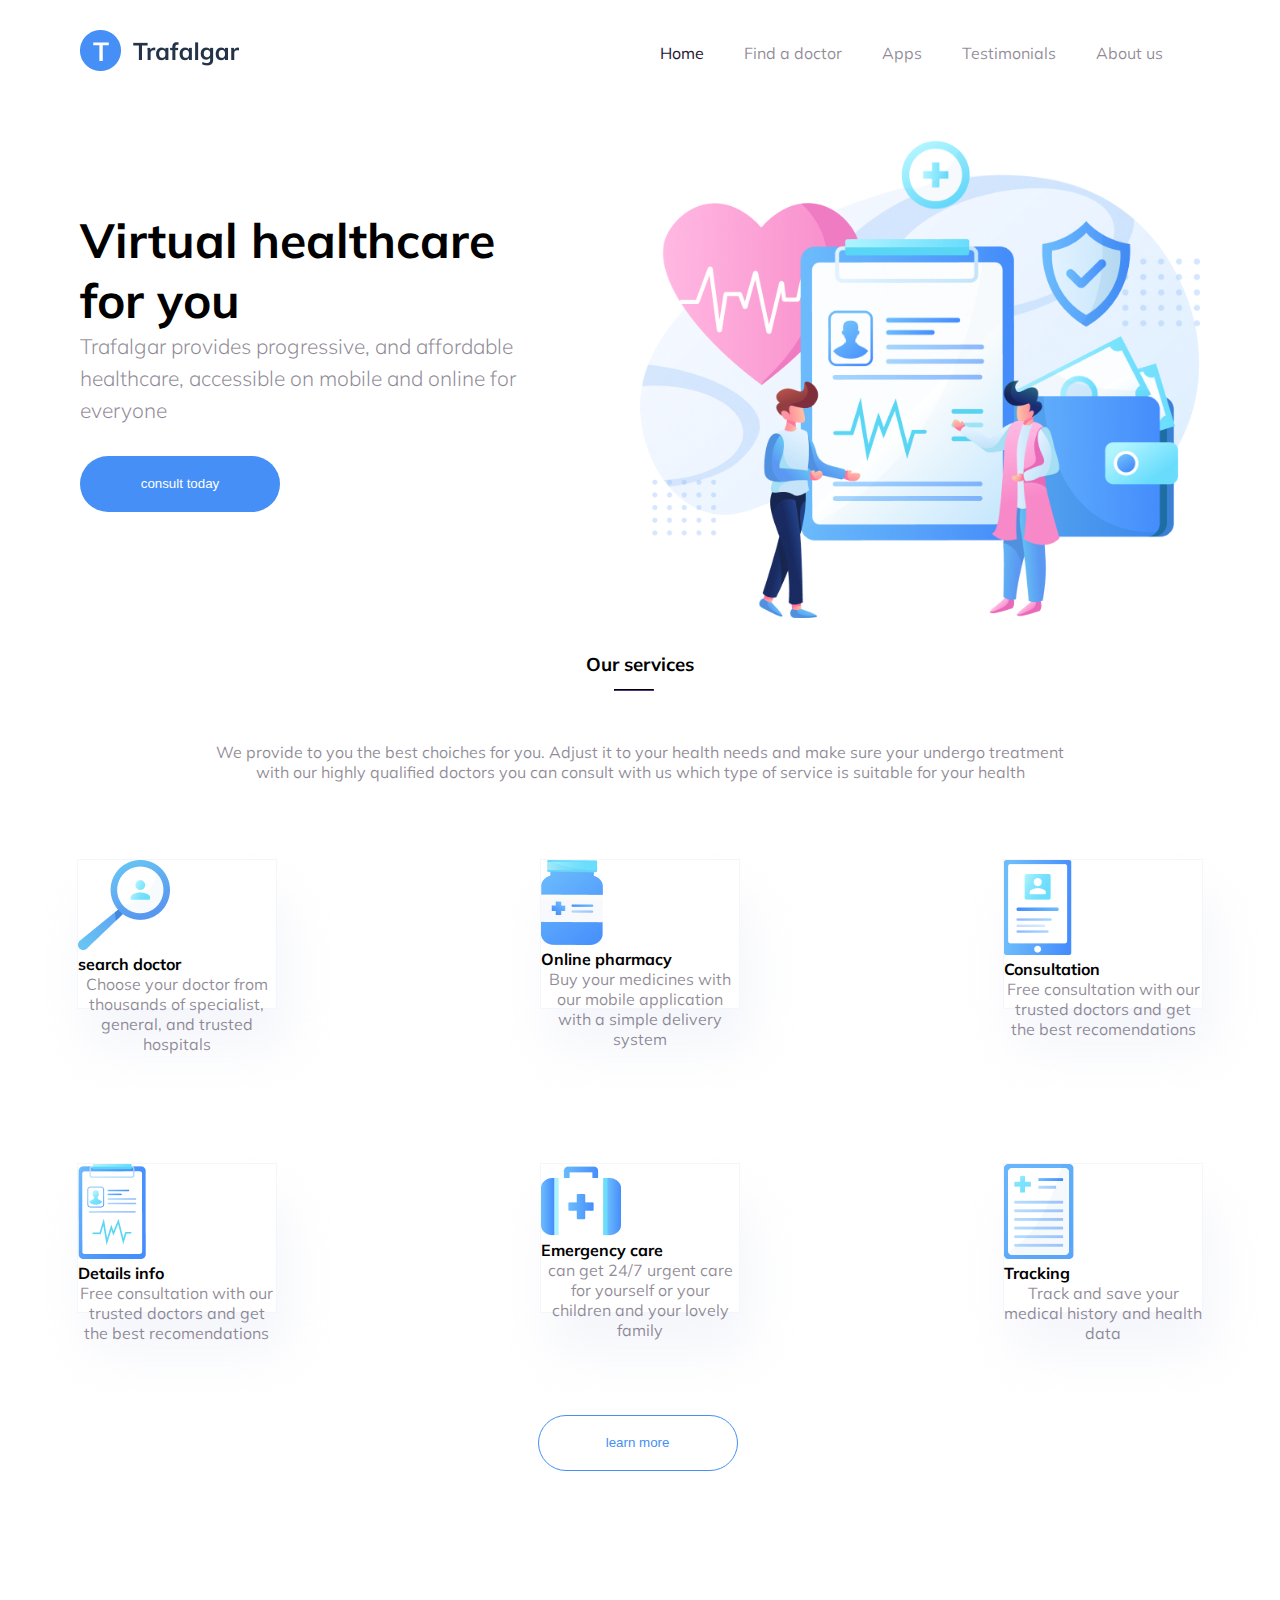
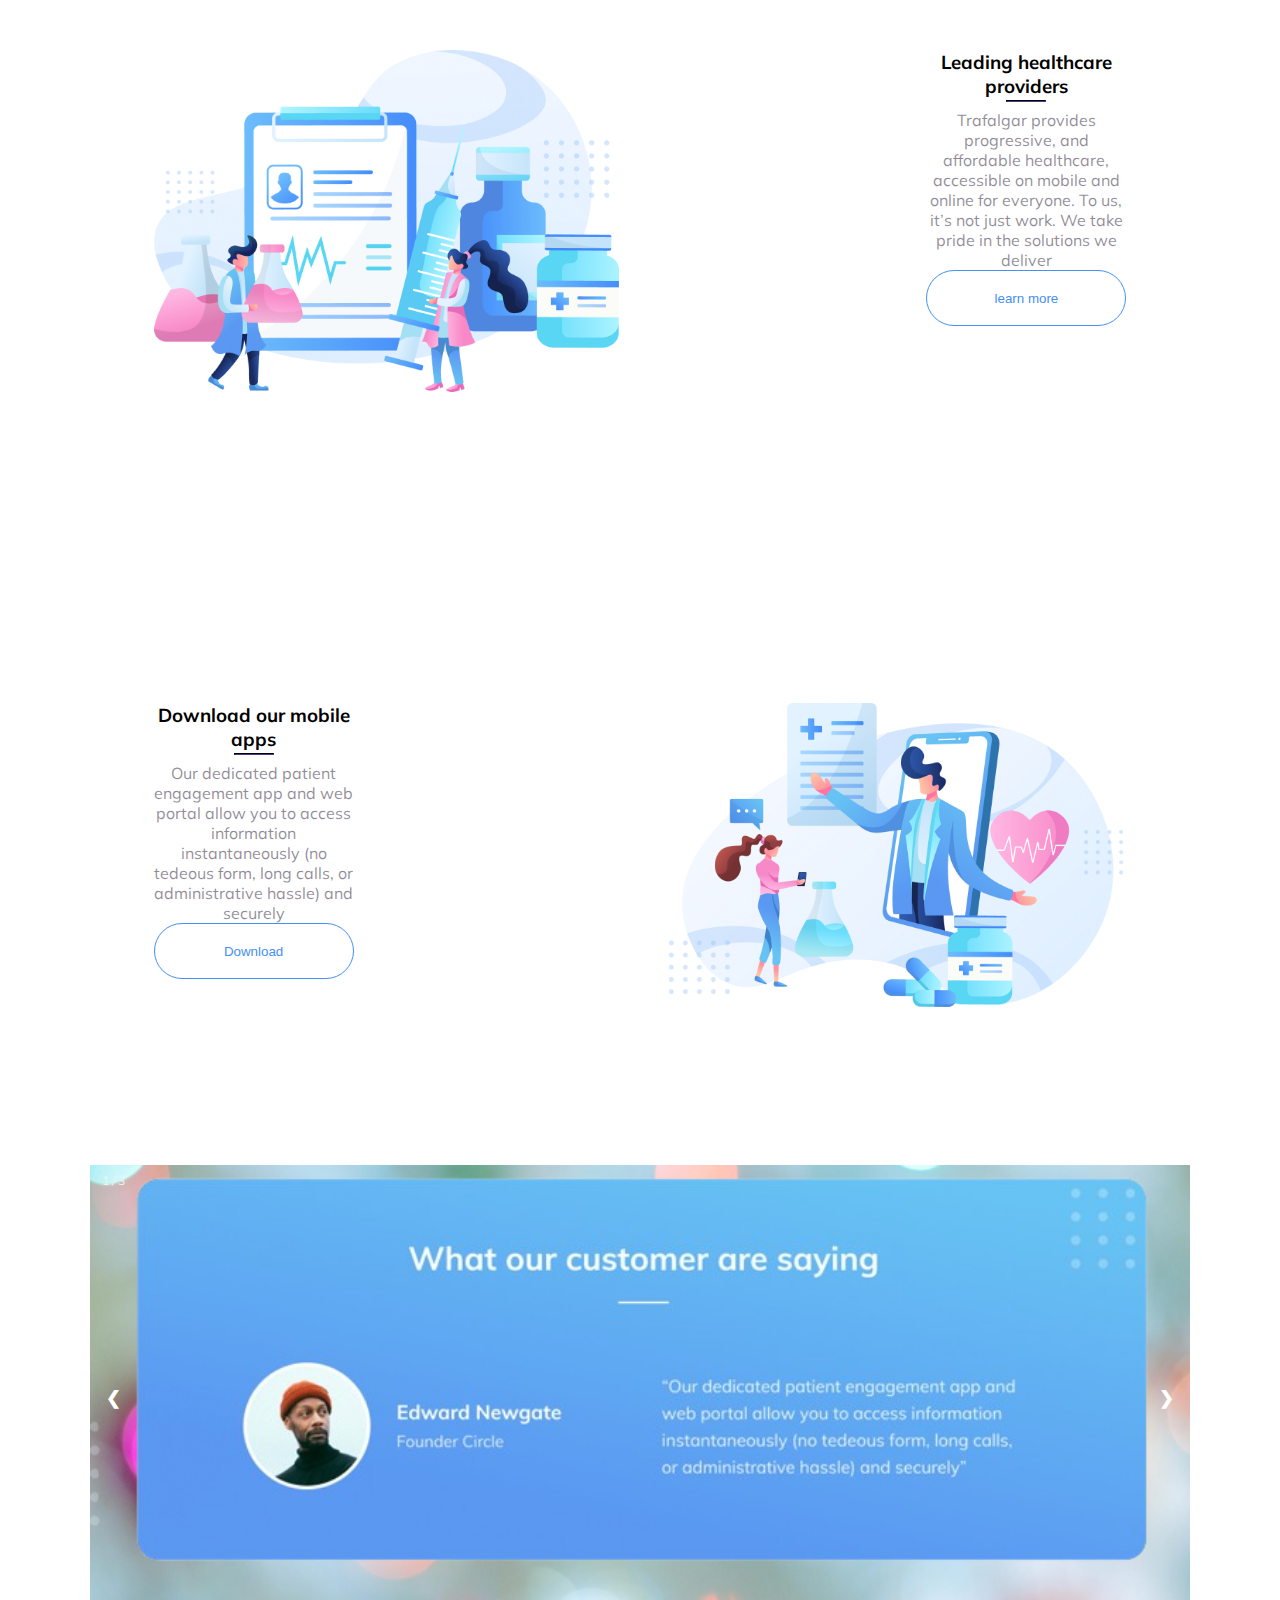
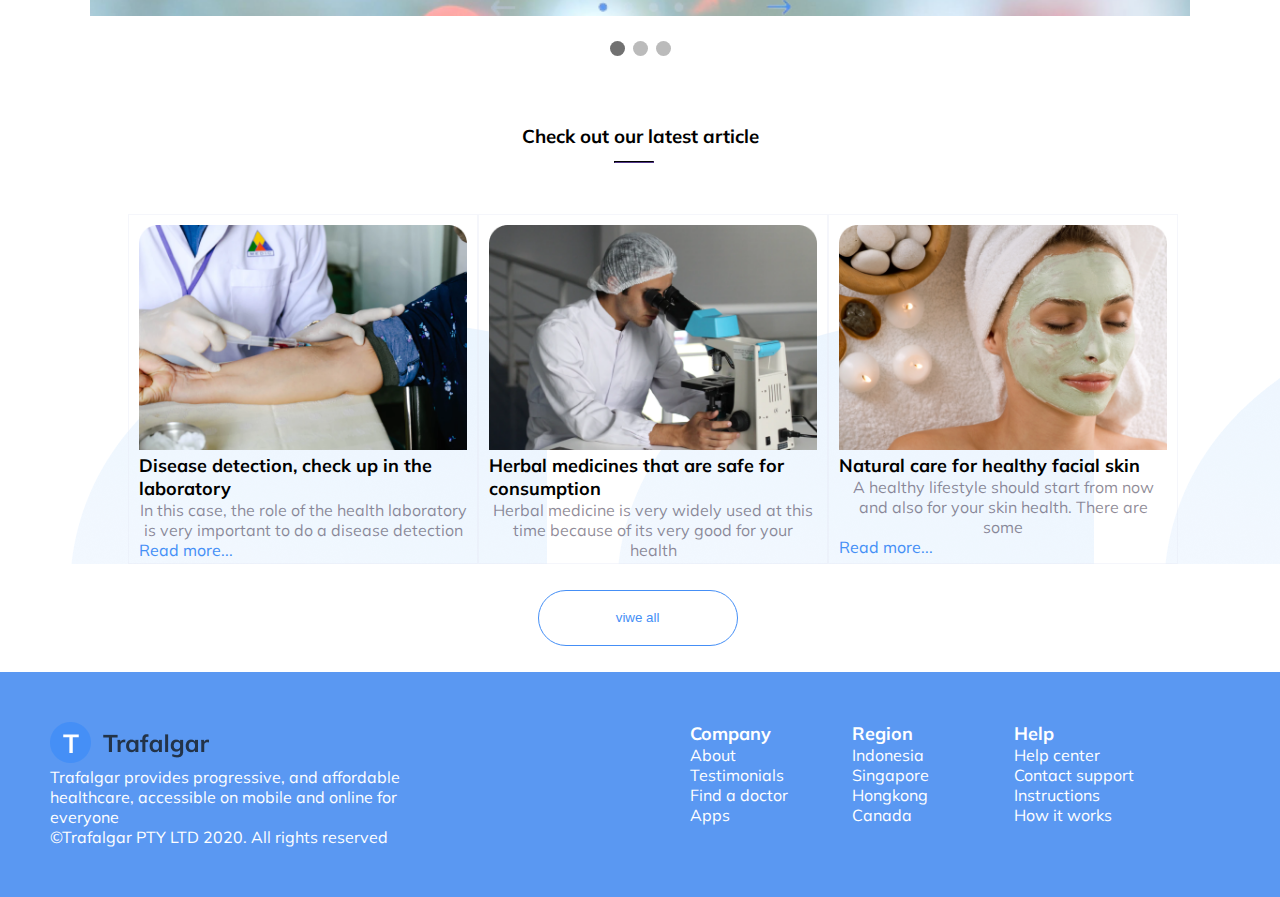
==== index.html @ da3a23da "done" ====
<!DOCTYPE html>
<html lang="en">
<head>
    <meta charset="UTF-8">
    <meta name="viewport" content="width=device-width, initial-scale=1.0">
    <title>Trafalgar</title>
    <link rel="stylesheet" href="style.css">
    <link href='https://unpkg.com/boxicons@2.1.4/css/boxicons.min.css' rel='stylesheet'>
    <link rel="preconnect" href="https://fonts.googleapis.com">
<link rel="preconnect" href="https://fonts.gstatic.com" crossorigin>
<link href="https://fonts.googleapis.com/css2?family=Mulish:ital,wght@0,200..1000;1,200..1000&display=swap" rel="stylesheet">
</head>
<body>
    <header>
        <div class="left-div">
            <img src="asset/images/logo.png" alt="tra">

        </div>
        <div class="right-div">
            <ul>
                <li><a href="#" style="color: #1F1534;"> Home</a></li>
                <li><a href="#"> Find a doctor</a></li>
                <li><a href="#">Apps</a></li>
                <li><a href="#"> Testimonials</a></li>
                <li><a href="#">About us</a></li>
               
            </ul>


        </div>
        <i class='bx bx-menu' id="menu"></i>
    </header>
    <main>
        <div class="main-1">
            <div class="left-con">
        <h2> Virtual healthcare for you</h2>
        <p class="pra">
            Trafalgar provides progressive, and affordable
            healthcare, accessible on mobile and online for everyone
        </p>
        <button class="btn-1">consult today</button>
            </div>
        </div>

        <div class="main-2">
            <div class="right-con">
            <img src="asset/images/trafalgar-header illustration 1.png" alt="Trafalgar" class="img-2">
            </div>

        </div>
    </main>
    <section class="our">
        <div>
        <h3>Our services</h3>
        <hr class="hr-1">
        
    
           
        <p class="pra-2">We provide to you the best choiches for you. Adjust it to your health needs and
             make sure your undergo treatment<br> with our highly qualified doctors you can 
             consult with us which type of service is suitable for your health</p>
             </div>
    </section>
    <section>
             <div class="box-con1">
                <div class="box-2">
               <img src="asset/images/Frame (1).png" alt="frame">
               <h4>search doctor</h4>
               <p class="pra-2">Choose your doctor from thousands of specialist, 
                general, and trusted hospitals</p>


                </div >
                <div class="box-2">
                    <img src="asset/images/Frame (2).png" alt="frame">
                    <h4> Online pharmacy</h4>
                    <p class="pra-2">Buy  your medicines with our mobile 
                        application with a simple delivery system
                        </p>
                </div>
                <div class="box-2">
                    <img src="asset/images/Frame (3).png" alt="frame">
                    <h4>Consultation</h4>
                    <p class="pra-2">Free consultation with our trusted doctors and get the best recomendations</p>
                    
                
                </div>
             </div>
             
             <div class="box-con1">
                <div class="box-2">
                    <img src="asset/images/Frame (4).png" alt="frame4">
                    
                   <h4>Details info</h4>
<p class="pra-2">Free consultation with our trusted doctors and get the best recomendations</p>
                </div>
                <div class="box-2">
                    <img src="asset/images/Frame (5).png" alt="frame5">
                    <h4>Emergency care</h4>
<p class="pra-2">can get 24/7 urgent care for yourself or your children and your
lovely family</p>
                </div>
                <div class="box-2">
                    <img src="asset/images/Frame (6).png" alt="">
                    <h4>Tracking</h4>
<p class="pra-2">Track and save your medical history and health data </p>


                </div>

             </div>
             <button class="btn-4">learn more</button>
             
           
             </section>
             <section class="con-3">
                
                    <div class="sec01">

             <img src="trafalgar-illustration sec02 1.png" alt="frame" class="img-2">
                    </div>
                </div>

                <div class="sec02">

            <h3>Leading healthcare providers</h3>
            <hr class="hr-2">
<p class="pra-3">Trafalgar provides progressive, and affordable healthcare, accessible on mobile and online for everyone. To us, it’s not just work. We take pride 
in the solutions we deliver</p>
<button class="btn-2">learn more</button>
                </div>
            
             </section>
             <section class="con-4">
               <div class=" sec03">

            <h3> Download our 
mobile apps</h3>
<hr class="hr-2">
<p class="pra-3">Our dedicated patient engagement app and 
web portal allow you to access information instantaneously (no tedeous form, long calls, 
or administrative hassle) and securely</p>
<button class="btn-2">Download</button>
</div>
<div class="sec04">

<img src="asset/images/trafalgar-illustration sec03 1.png" alt="" class="img-2">

</div>
    
 </section>
 <section>
    <div class="slideshow-container">
   
       <div class="mySlides fade">
         <div class="numbertext">1 / 3</div>
         <img src="asset/images/testimonials-removebg-preview (1).png" class="slide-img">
    
       </div>
       
       <div class="mySlides fade">
         <div class="numbertext">2 / 3</div>
         <img src="asset/images/testimonials-removebg-preview (2).png" class="slide-img">
     
       </div>
       
       <div class="mySlides fade">
         <div class="numbertext">3 / 3</div>
         <img src="asset/images/testimonials-removebg-preview.png" class="slide-img">
        
       </div>
   
       
       <a class="prev" onclick="plusSlides(-1)">❮</a>
       <a class="next" onclick="plusSlides(1)">❯</a>
       
       </div>
       <br>
       
       <div style="text-align:center">
         <span class="dot" onclick="currentSlide(1)"></span> 
         <span class="dot" onclick="currentSlide(2)"></span> 
         <span class="dot" onclick="currentSlide(3)"></span> 
       </div>
    </section>



    <section>
        <div class="out">
        <h3>Check out our latest article</h3>
        <hr class="hr-1">
        </div>
      
        <div class="mask-con">
       
            <div class="mask-1">
                <img src="asset/images/Mask Group.png" alt="mask" class="mask-img">
               <h5> Disease detection, check 
    up in the laboratory</h5>
    <p class="pra-4">In this case, the role of the health laboratory is very important to do
    a disease detection</p>
    <p class="read">Read more...</p>
    
            </div>
            <div class="mask-2">
                <img src="asset/images/Mask Group (1).png" alt="mask" class="mask-img">
               <h5>Herbal medicines that are safe for consumption</h5>
               <p class="pra-4">Herbal medicine is very widely used at this time because of its very good for your health</p>
               <p class="read">Read more...</p>
            </div>
            <div class="mask-3">
                <img src="asset/images/Mask Group (2).png" alt="mask" class="mask-img">
              <h5> Natural care for healthy 
    facial skin</h5>
    <p class="pra-4">A healthy lifestyle should start from now and also for your skin health.
    There are some</p>
    <p class="read">Read more...</p>
            </div>
           
        </div>
        <button class="btn-3">viwe all</button>
     </section>


 



 <footer>
<div class="traf">
    <div class="hd-1">
        <img src="asset/images/logo.png" alt="">
<p>Trafalgar provides progressive, and affordable healthcare, accessible on mobile and online 
for everyone</p>
<p>©Trafalgar PTY LTD 2020. All rights reserved</p>
</div>

</div>
<div class="traf-1">
    <div class="hd-2">
        <h5>Company</h5>
        
        <p>About</p>
        <p>Testimonials</p>
        <p>Find a doctor</p>
        <p>Apps</p>
        </div>


<div class="hd-3">
<h5>Region</h5>

<p>Indonesia</p>
<p>Singapore</p>
<p>Hongkong</p>
<p>Canada</p>
</div>
<div class="hd-4">
 <h5 >Help</h5>


<p>Help center   </p>
<p>Contact support</p>
<p>Instructions</p>
<p>How it works</p>
</div>
</div>

 </footer>

    <script>
        let slideIndex = 1;
        showSlides(slideIndex);
        
        function plusSlides(n) {
          showSlides(slideIndex += n);
        }
        
        function currentSlide(n) {
          showSlides(slideIndex = n);
        }
        
        function showSlides(n) {
          let i;
          let slides = document.getElementsByClassName("mySlides");
          let dots = document.getElementsByClassName("dot");
          if (n > slides.length) {slideIndex = 1}    
          if (n < 1) {slideIndex = slides.length}
          for (i = 0; i < slides.length; i++) {
            slides[i].style.display = "none";  
          }
          for (i = 0; i < dots.length; i++) {
            dots[i].className = dots[i].className.replace(" active", "");
          }
          slides[slideIndex-1].style.display = "block";  
          dots[slideIndex-1].className += " active";
        }

        </script>
</body>
</html>
---- style.css ----
*{
    padding: 0;
    margin: 0;
    box-sizing: border-box;
}
body{

    font-family: "Mulish"
    
}
header{
    width: 100%;
    display: flex;
    justify-content: space-around;
    align-items: center;
    padding:30px 80px;
}
.left-div{
    width: 50%;
  
}
.right-div{
    width:50%;
}
ul{
    display: flex;
}
ul li{
    list-style-type: none;
    display: inline;
    padding: 0 20px;
}
ul li a{
    text-decoration: none;
    color:  rgb(31, 21, 52,0.5);
    
}
#menu{
    display: none;
}

main{
    width: 100%;
    display: flex;
    padding:30px 80px;
    align-items: center;
  
}
.main-1{
    width: 50%;
    
}
.main-2{
    width: 50%;
 
}
h2{
 
    font-size: 48px;

}
.pra{
    color:  rgb(31, 21, 52,0.5);
    font-size: 21px;
    line-height: 32px;
    padding-bottom: 30px;
    font-weight: 300;
    font-family: "Mulish";
}


.left-con{
    width: 445px;
    height: 338px;
}

    

.btn-1{
    background-color: #458FF6;
    width: 200px;
    height: 56px;
    border-radius: 55px;
    border: none;
    color: white;
    
}
.btn-3{
    color: #458FF6;
    width: 200px;
    height: 56px;
    border-radius: 55px;
    border: 1px solid #458FF6;
    background-color: white;
    margin:2% 0 2% 42%;

}
.btn-2{
    color: #458FF6;
    width: 200px;
    height: 56px;
    border-radius: 55px;
    border: 1px solid #458FF6;
    background-color: white;
  

}
.btn-4{
    color: #458FF6;
    width: 200px;
    height: 56px;
    border-radius: 55px;
    border: 1px solid #458FF6;
    background-color: white;
    margin:2% 0 2% 42%;

}
.img-2{
    width: 100%;
}
.hr-1{
    border-style: 15px;
    border-color:rgb(31, 21, 52,1) ;
    height: 1px;
    width: 40px;
    margin: 1% 0 4% 48%;
   

}
.hr-2{
    border-style: 15px;
    border-color:rgb(31, 21, 52,1) ;
    height: 1px;
    width: 40px;
    margin: 1% 0 4% 40%;
    

}
h3{
    text-align: center;
}



.box-con1{
    background-image: url('asset/images/Frame.png');
    display: flex;
    background-size: cover;
    justify-content: space-between;
    align-items: center;

}

.box-2{
    width: 200px;
    height: 150px;
    margin:6%;
  box-shadow: 10px 40px 50px 0px rgb(229, 233, 246, 0.4);
  border: 1px solid  rgb(229, 233, 246, 0.4);
    
}
.pra-2,.pra-3{
    font-size: 16px;
    color:  rgb(31, 21, 52,0.5);
    text-align: center;
}

.con-3,.con-4{
    display: flex;
    width: 100%;
}
.sec01,.sec04{
    width: 70%;
    margin:12% ;
  


}

.sec02,.sec03{
    width: 30%;
    margin: 12%;
    
   

}

.pra-4{
    font-size: 16px;
    color:  rgb(31, 21, 52,0.5);
    text-align: center;
}
footer{
    width: 100%;
   
    display: flex;
    background-color:rgba(90, 152, 242, 1);
 
}

.traf{

    width: 50%;
    color: white;
    padding: 50px;
    display: flex;
   

}

.traf-1{
 
    width: 50%;

    color: white;
    padding: 50px;
    display: flex;
 


    
}
.hd-1{
    width: 70%;
}
.hd-2,.hd-3,.hd-4{
    width: 30%;

}



/* Slideshow container */
.slideshow-container {
    max-width: 1100px;
    position: relative;
    margin: auto;
  }
  
  /* Next & previous buttons */
  .prev, .next {
    cursor: pointer;
    position: absolute;
    top: 50%;
    width: auto;
    padding: 16px;
    margin-top: -22px;
    color: white;
    font-weight: bold;
    font-size: 18px;
    transition: 0.6s ease;
    border-radius: 0 3px 3px 0;
    user-select: none;
  }
  
  /* Position the "next button" to the right */
  .next {
    right: 0;
    border-radius: 3px 0 0 3px;
  }
  
  /* On hover, add a black background color with a little bit see-through */
  .prev:hover, .next:hover {
    background-color: rgba(0,0,0,0.8);
  }
  
  /* Caption text */
  .text {
    color: #f2f2f2;
    font-size: 15px;
    padding: 8px 12px;
    position: absolute;
    bottom: 8px;
    width: 100%;
    text-align: center;
  }
  
  /* Number text (1/3 etc) */
  .numbertext {
    color: #f2f2f2;
    font-size: 12px;
    padding: 8px 12px;
    position: absolute;
    top: 0;
  }
  
  /* The dots/bullets/indicators */
  .dot {
    cursor: pointer;
    height: 15px;
    width: 15px;
    margin: 0 2px;
    background-color: #bbb;
    border-radius: 50%;
    display: inline-block;
    transition: background-color 0.6s ease;
  }
  
  .active, .dot:hover {
    background-color: #717171;
  }
  
  /* Fading animation */
  .fade {
    animation-name: fade;
    animation-duration: 1.5s;
  }
  .mask-con{
    width: 100%;
    display: flex;
    align-items: center;
    padding:0 0 0 10%;
    background-image: url('asset/images/element.png');
  
}
.mask-1,.mask-2,.mask-3{
    width: 350px; /* Set a fixed width for the container */
    height: 350px; /* Set a fixed height for the container */
    border: 1px solid rgb(229, 233, 246, 0.4); /* Optional: Add a border for visibility */
    padding: 10px; /* Optional: Add padding */
    overflow: auto; /* Add scrollbars if content overflows */
    word-wrap: break-word; /* Ensure long words break to fit within the container */
    white-space: normal; /* Allow text to wrap */


    
}
.mask-img{
    width: 100%;
}
.slide-img{
    width: 100%;
}
.out{
    margin-top: 5%;
}
.read{
    color: #458FF6;
}
h5{
    font-size: 18px;
}



@media (max-width:600px) {
  
  
    header{
        padding: 10px;
        justify-content: space-between;
    }
    .right-div{
        display: none;
    }
    #menu{
        display: block;
    }
  .left-div{
    padding: 0;
  }
  main{
    flex-direction: column;
    padding: 20px;
}
.main-1,.main-2{
    width: 100%;
}
.right-con{
    width: 100%;
}
.left-con{
    width: 100%;
}
h2{
    font-size: 30px;
}
.pra{
    font-size: 18px;
}
.text{
    margin-left: 50px;
    

}
.box-con,.box-con1,.box-3{
    flex-direction: column;
    align-items: center;
}
.box-1{
    width: 200px;
    height: 150px;
    margin: 14%;
  box-shadow: 10px 40px 50px 0px rgb(229, 233, 246, 0.4);
  border: 1px solid  rgb(229, 233, 246, 0.4);
    
}
.con-3,.con-4{
    flex-direction: column;
    width: 100%;
    align-items: center;
}
.sec01,.sec02,.sec03,.sec04{
    width: 100%;
    align-items: center;
}
.mask-con{
    flex-direction: column;

}
.mask-img{
    width: 100%;
}
    
}
@media only screen and (max-width: 600px) {
    .box-1 {
      width: 100%;
    }
    .sec01,.sec04{
        width: 100%;
        margin:4% ;
      
    
    
    }
    
    .sec02,.sec03{
        width: 50%;
        margin: 5%;
        
       
    
    }
    .traf-1,.traf{
        flex-direction: column;
        line-height: 25px;
        
        
    }
 .hd-2,.hd-3{
    margin: 10% 0 0 0;
 }
 
   
    .mask-con{
        width: 100%;
        align-items: center;
        padding: 0;
        
      
    }
    .mask-1,.mask-2,.mask-3{
        padding: 0;
    }
    .slide-img{
        width: 100%;
    }
    .slideshow-container {
        max-width: 400px;
       
        margin:10%;
      }
  .btn-4,.btn-3{
    margin:2% 0 2% 30%;
  }



@keyframes fade {
  from {opacity: .4} 
  to {opacity: 1}
}

/* On smaller screens, decrease text size */
@media only screen and (max-width: 600px) {
  .prev, .next,.text {font-size: 11px}
}
}
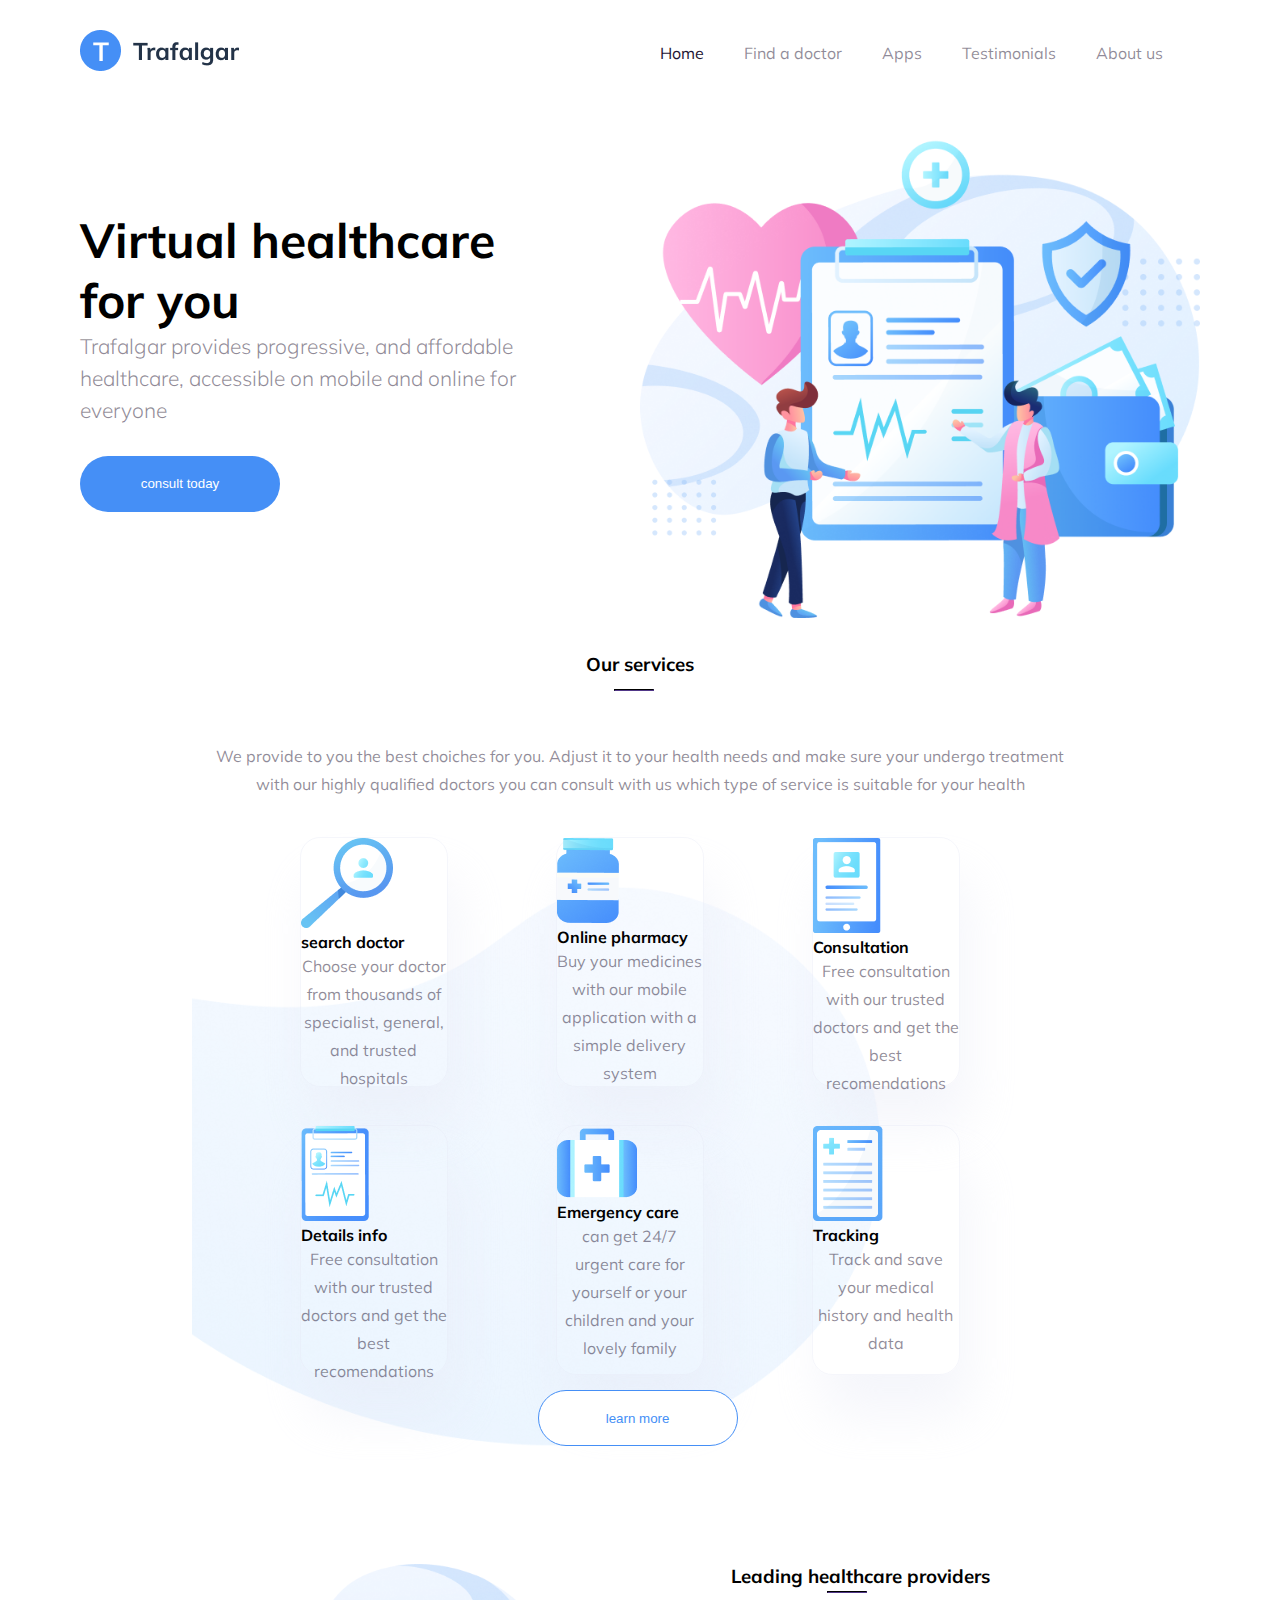
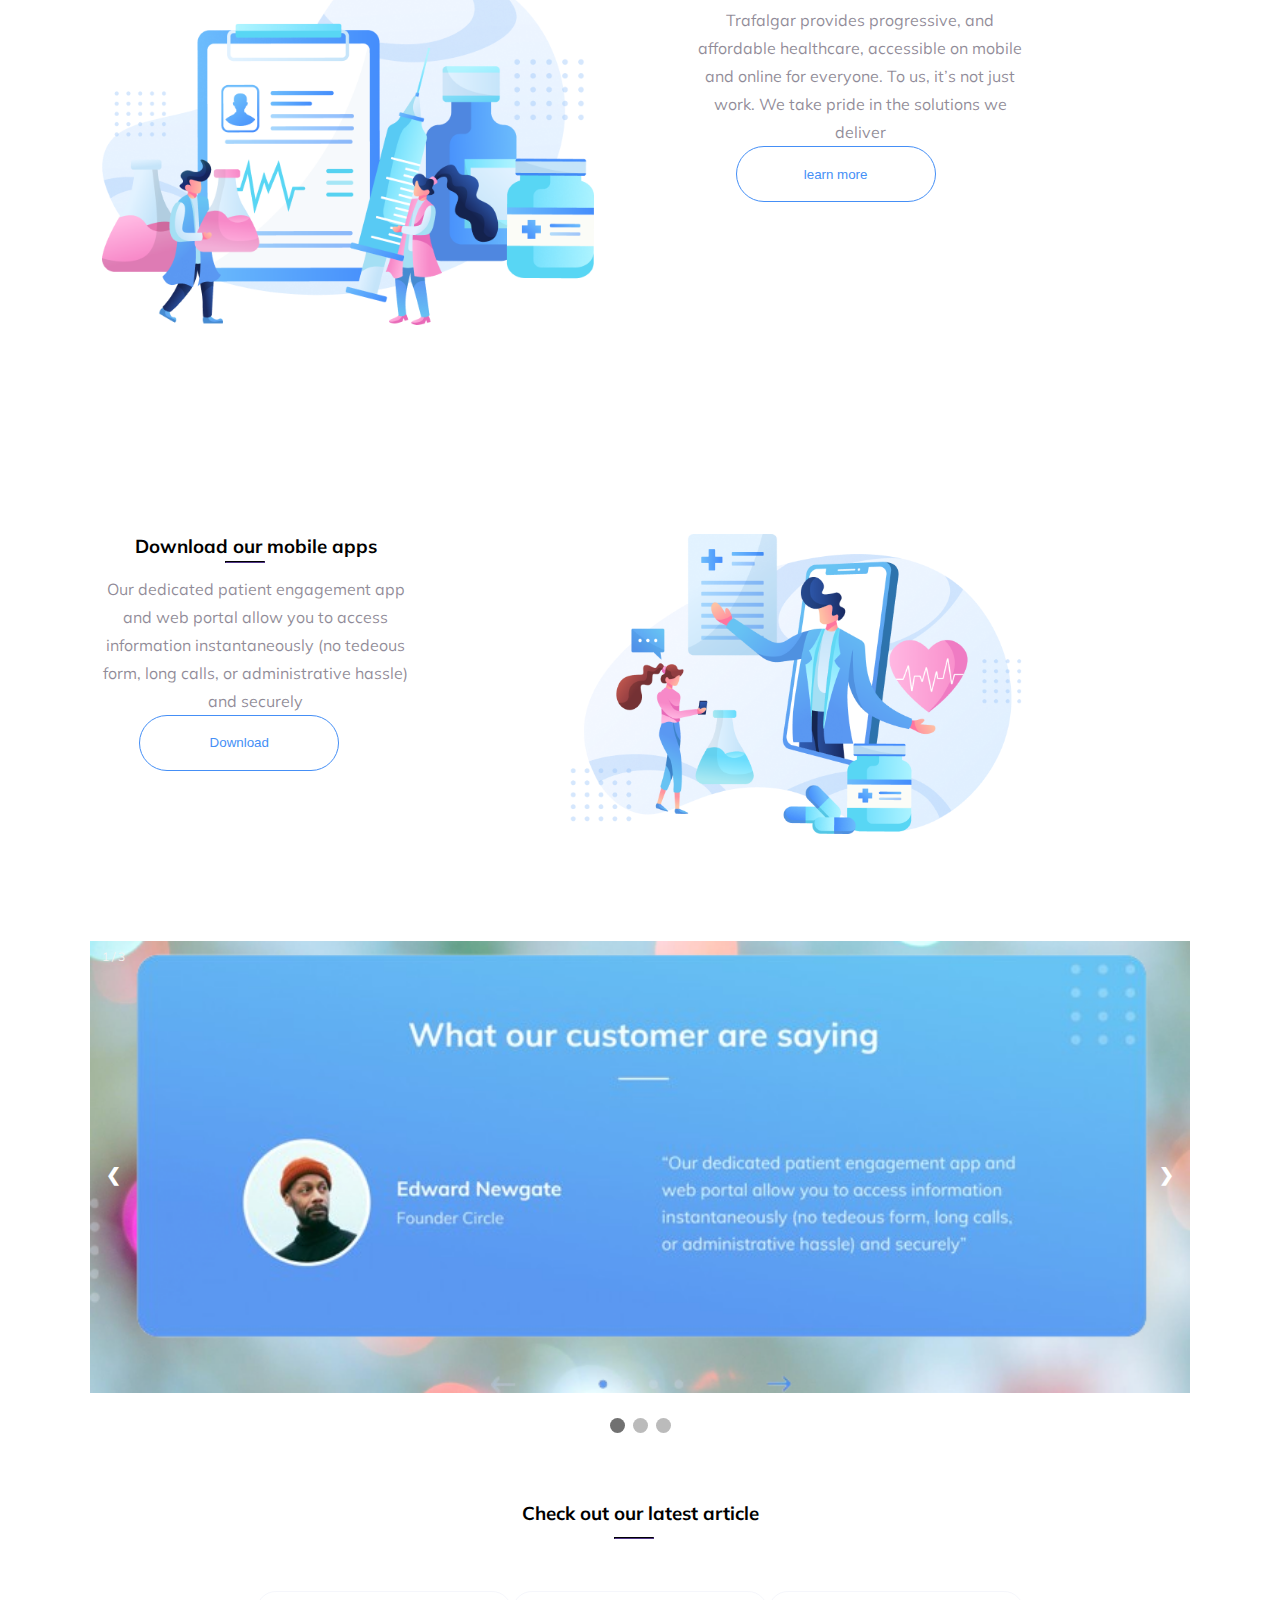
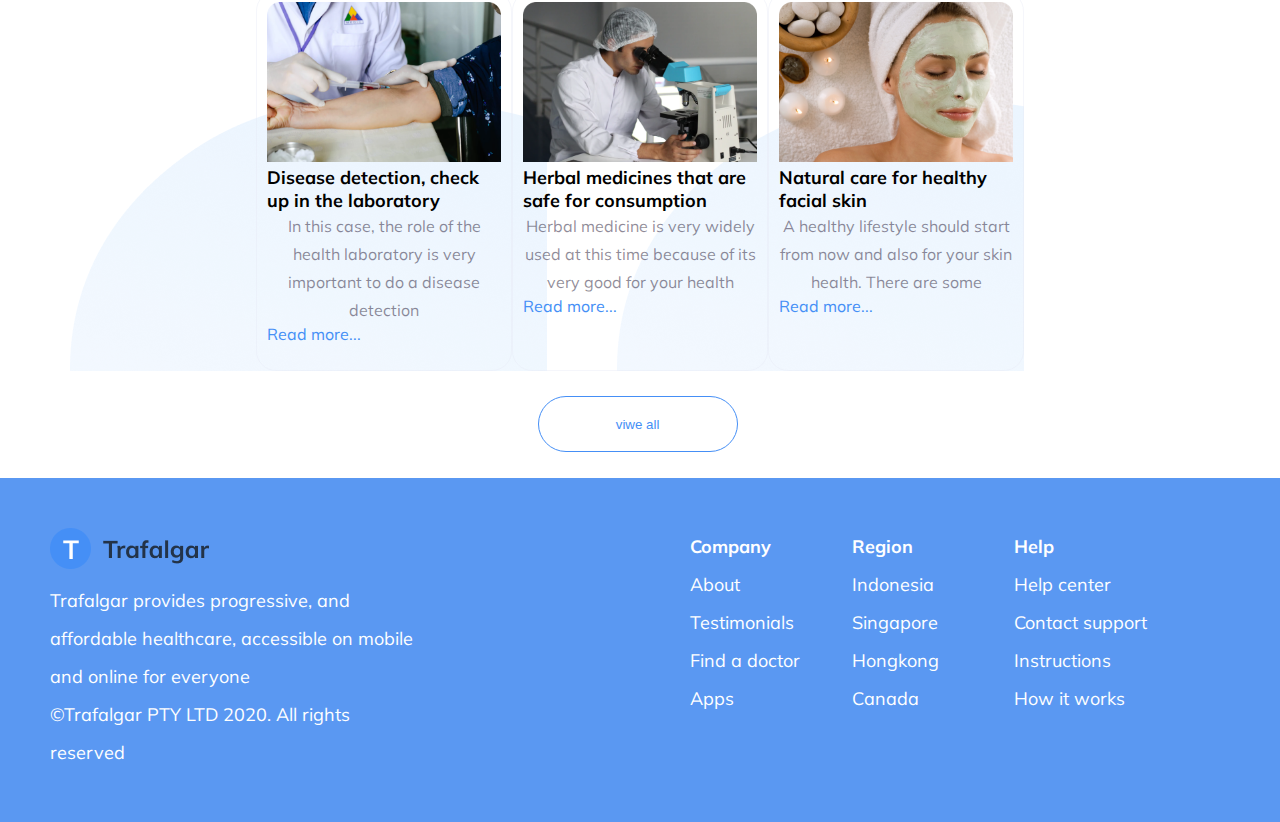
==== commit 51e85c94: "new changes" ====
--- a/index.html
+++ b/index.html
@@ -61,7 +61,7 @@
              consult with us which type of service is suitable for your health</p>
              </div>
     </section>
-    <section>
+    <section class="wall-box">
              <div class="box-con1">
                 <div class="box-2">
                <img src="asset/images/Frame (1).png" alt="frame">
--- a/style.css
+++ b/style.css
@@ -102,6 +102,7 @@
     border-radius: 55px;
     border: 1px solid #458FF6;
     background-color: white;
+    margin: 0 0 0 12%;
   
 
 }
@@ -112,7 +113,7 @@
     border-radius: 55px;
     border: 1px solid #458FF6;
     background-color: white;
-    margin:2% 0 2% 42%;
+    margin:2% 0 2% 45%;
 
 }
 .img-2{
@@ -139,47 +140,67 @@
 h3{
     text-align: center;
 }
+.wall-box{
+    background-image: url('asset/images/Frame.png');
+    background-size: cover;
+    background-position:center;
+    width: 60%;
+    margin: 0 0 0 15%;
+
+}
 
 
 
 .box-con1{
-    background-image: url('asset/images/Frame.png');
-    display: flex;
-    background-size: cover;
-    justify-content: space-between;
-    align-items: center;
+    
+
+    display: flex;
+   
+   align-items: center;
 
 }
 
 .box-2{
-    width: 200px;
-    height: 150px;
-    margin:6%;
+    width: 250px;
+    height: 250px;
+    margin:5% 0 0 14%;
   box-shadow: 10px 40px 50px 0px rgb(229, 233, 246, 0.4);
   border: 1px solid  rgb(229, 233, 246, 0.4);
+  border-radius: 20px;
+
     
 }
 .pra-2,.pra-3{
     font-size: 16px;
     color:  rgb(31, 21, 52,0.5);
     text-align: center;
+    line-height: 28px;
 }
 
 .con-3,.con-4{
     display: flex;
-    width: 100%;
-}
-.sec01,.sec04{
-    width: 70%;
-    margin:12% ;
-  
-
-
-}
-
-.sec02,.sec03{
-    width: 30%;
-    margin: 12%;
+    width: 80%;
+}
+.sec01{
+    width: 60%;
+    margin:10% 0 10% 10% ;
+
+}
+.sec02{
+    width: 40%;
+    margin:10% 0 10% 10% ;
+  
+
+
+}
+
+.sec03{
+    width: 40%;
+    margin:10% 0 10% 10% ;
+}
+.sec04{
+    width: 60%;
+    margin:10% 0% 10% 15%;
     
    
 
@@ -189,6 +210,7 @@
     font-size: 16px;
     color:  rgb(31, 21, 52,0.5);
     text-align: center;
+    line-height: 28px;
 }
 footer{
     width: 100%;
@@ -306,27 +328,29 @@
     animation-duration: 1.5s;
   }
   .mask-con{
-    width: 100%;
+    width: 80%;
     display: flex;
     align-items: center;
-    padding:0 0 0 10%;
+    padding:0 0 0 20%;
     background-image: url('asset/images/element.png');
   
 }
 .mask-1,.mask-2,.mask-3{
     width: 350px; /* Set a fixed width for the container */
-    height: 350px; /* Set a fixed height for the container */
+    height: 380px; /* Set a fixed height for the container */
     border: 1px solid rgb(229, 233, 246, 0.4); /* Optional: Add a border for visibility */
     padding: 10px; /* Optional: Add padding */
     overflow: auto; /* Add scrollbars if content overflows */
     word-wrap: break-word; /* Ensure long words break to fit within the container */
     white-space: normal; /* Allow text to wrap */
+    border-radius: 20px;
 
 
     
 }
 .mask-img{
     width: 100%;
+
 }
 .slide-img{
     width: 100%;
@@ -339,6 +363,12 @@
 }
 h5{
     font-size: 18px;
+}
+.traf-1,.traf{
+    line-height: 38px;
+    font-size: 18px;
+    
+    
 }
 
 
@@ -406,6 +436,7 @@
 }
 .mask-con{
     flex-direction: column;
+    
 
 }
 .mask-img{
@@ -434,7 +465,8 @@
     }
     .traf-1,.traf{
         flex-direction: column;
-        line-height: 25px;
+        line-height: 38px;
+        font-size: 18px;
         
         
     }
@@ -452,6 +484,7 @@
     }
     .mask-1,.mask-2,.mask-3{
         padding: 0;
+        
     }
     .slide-img{
         width: 100%;
@@ -476,4 +509,37 @@
 @media only screen and (max-width: 600px) {
   .prev, .next,.text {font-size: 11px}
 }
+}
+@media only screen and (max-width: 768px){
+
+  
+
+.box-2{
+ 
+    margin:5% 5% 5% 5%;
+}
+
+
+
+header{
+    width: 100%;
+   
+    padding:30px 30px;
+}
+}
+@media only screen and (max-width: 820px){
+
+
+.box-2{
+ 
+    margin:5% 5% 5% 5%;
+}
+
+
+
+header{
+    width: 80%;
+   
+    padding:30px 20px;
+}
 }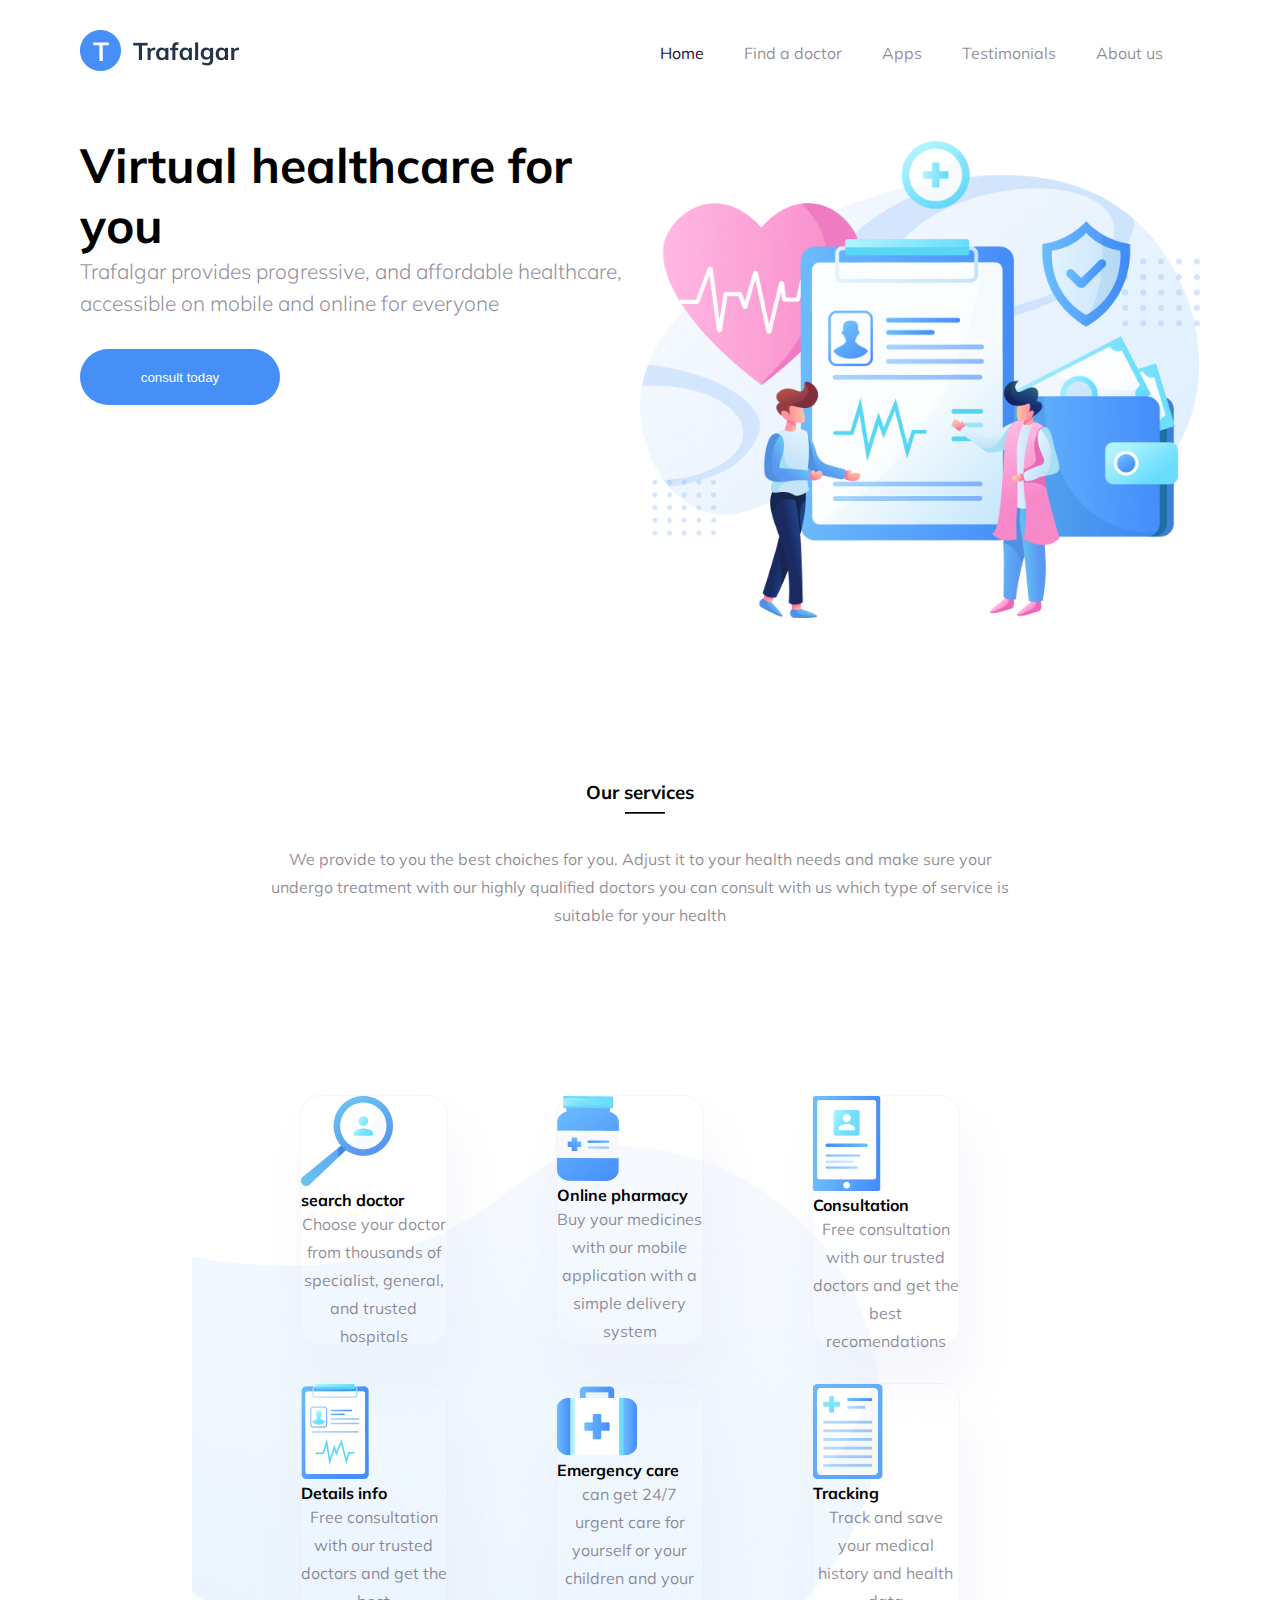
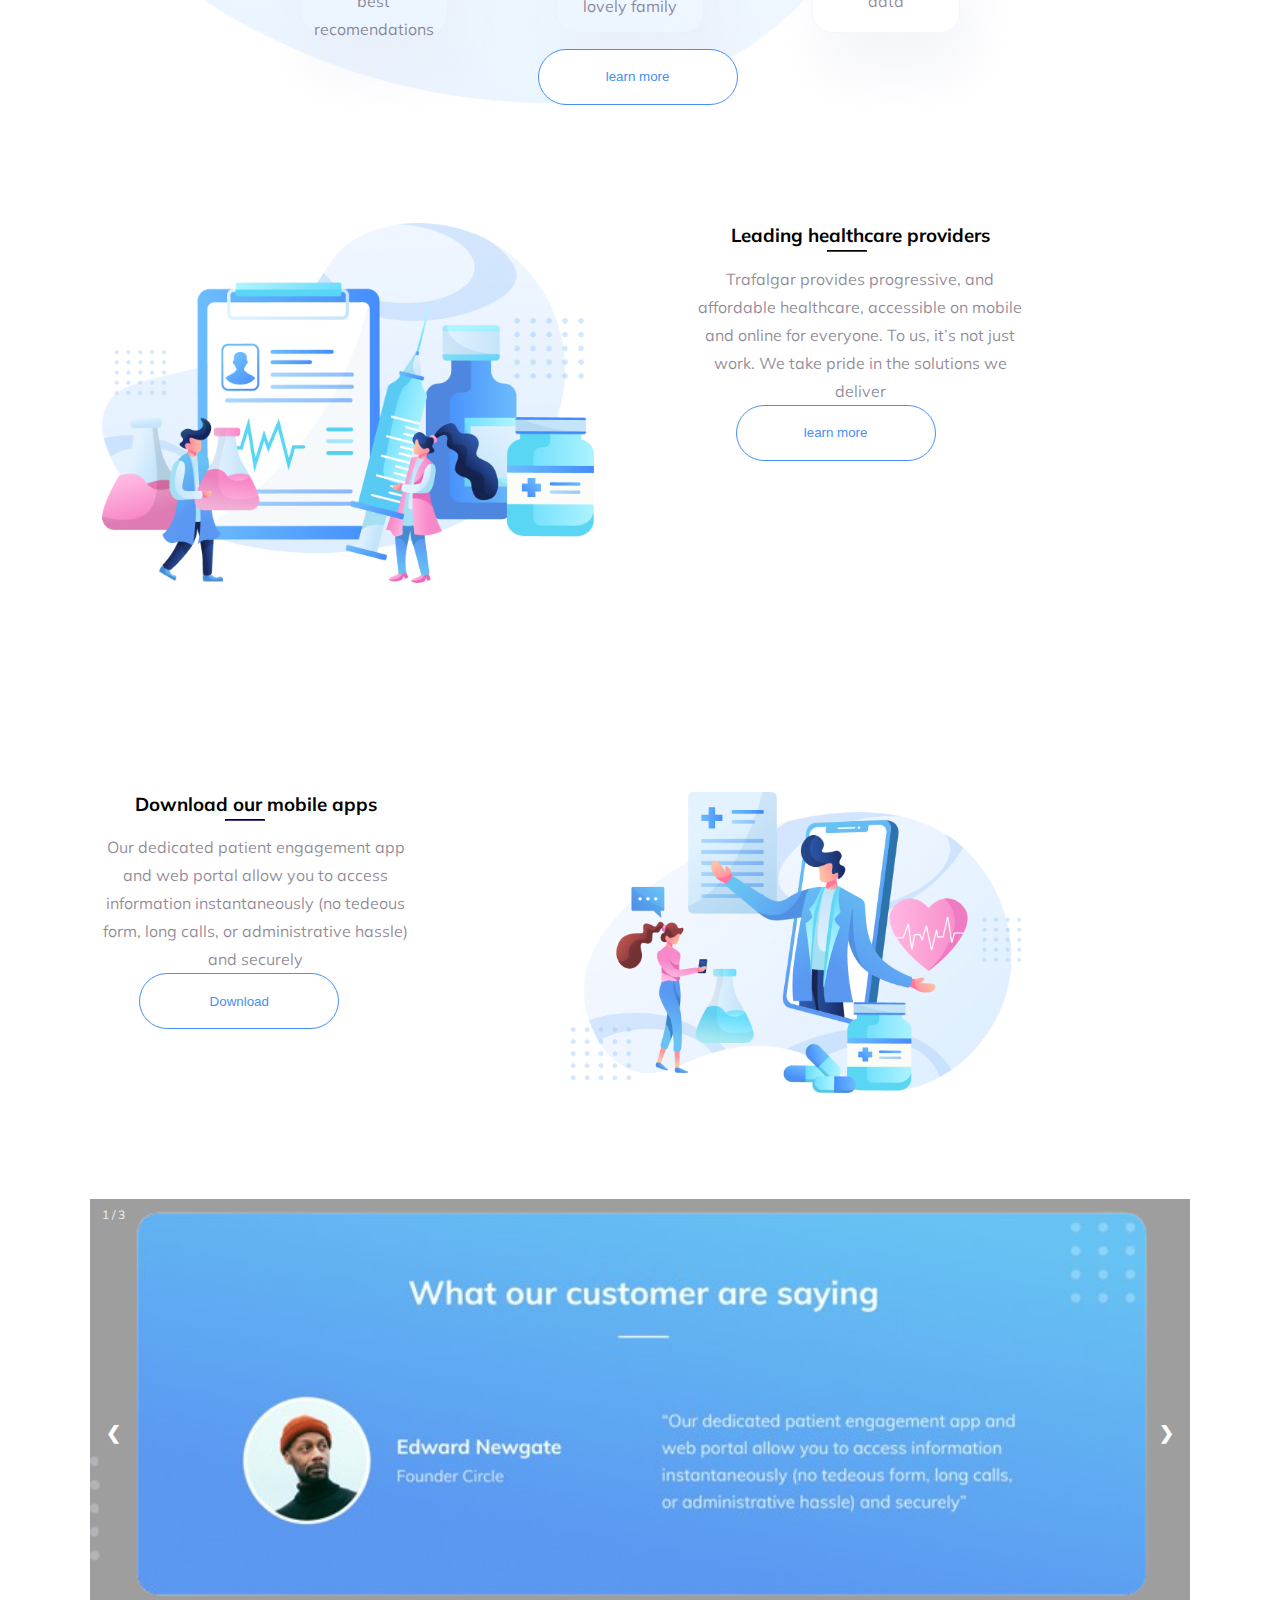
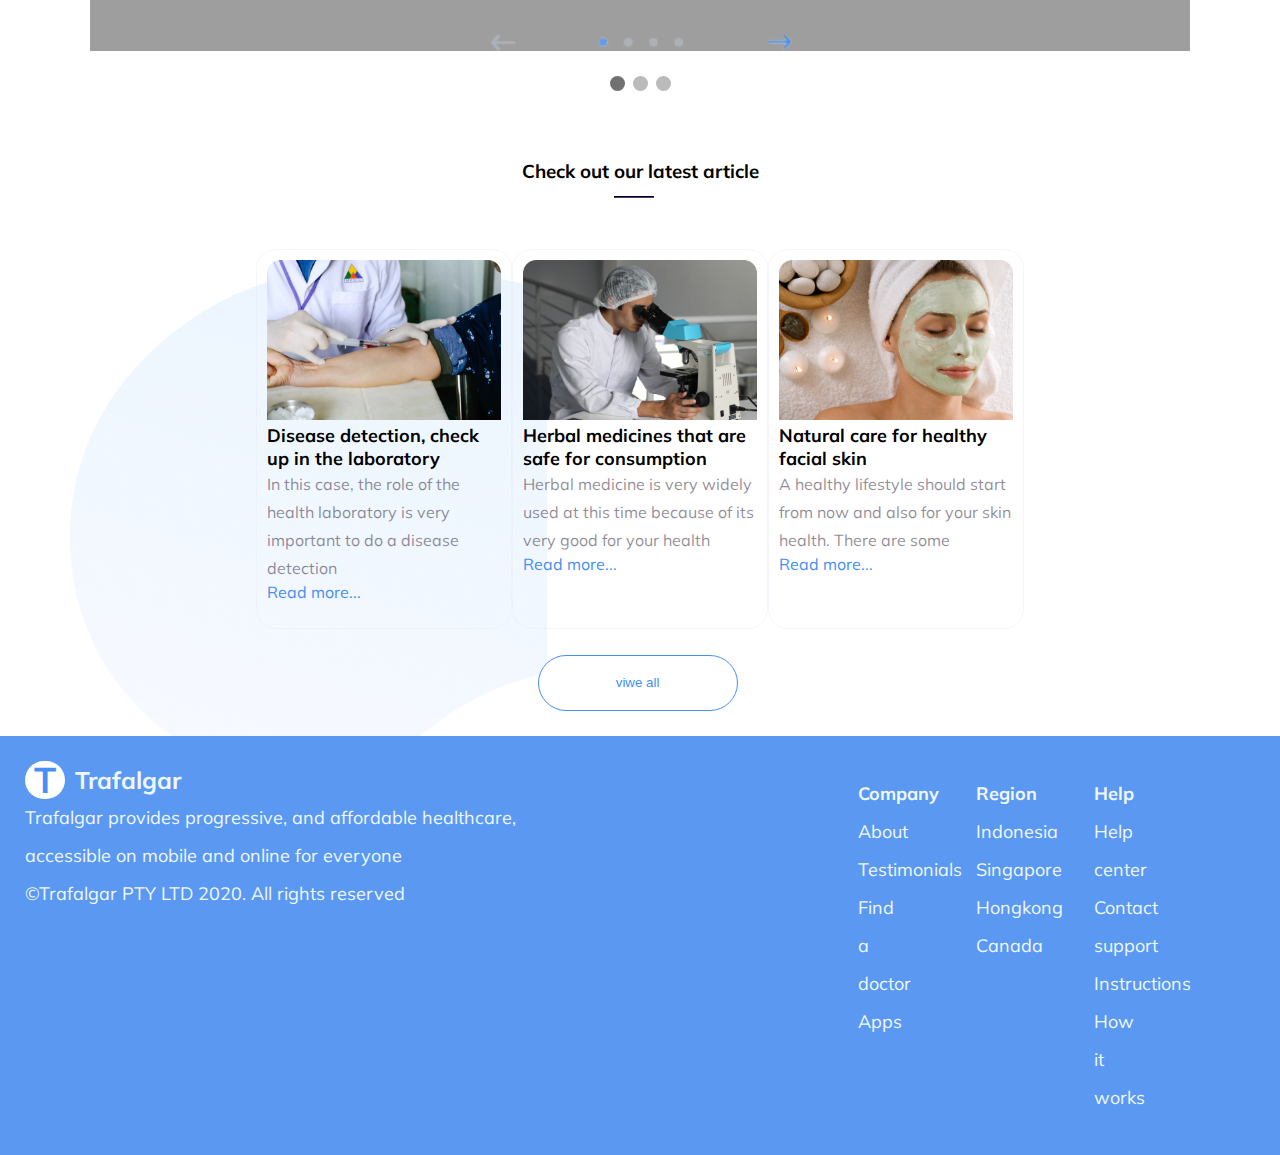
==== commit a1ad9192: "complete reponsive body structure" ====
--- a/index.html
+++ b/index.html
@@ -50,91 +50,91 @@
         </div>
     </main>
     <section class="our">
-        <div>
+        <div class="service">
         <h3>Our services</h3>
         <hr class="hr-1">
         
     
            
         <p class="pra-2">We provide to you the best choiches for you. Adjust it to your health needs and
-             make sure your undergo treatment<br> with our highly qualified doctors you can 
+             make sure your undergo treatment with our highly qualified doctors you can 
              consult with us which type of service is suitable for your health</p>
              </div>
     </section>
     <section class="wall-box">
-             <div class="box-con1">
-                <div class="box-2">
-               <img src="asset/images/Frame (1).png" alt="frame">
-               <h4>search doctor</h4>
-               <p class="pra-2">Choose your doctor from thousands of specialist, 
-                general, and trusted hospitals</p>
-
-
-                </div >
-                <div class="box-2">
-                    <img src="asset/images/Frame (2).png" alt="frame">
-                    <h4> Online pharmacy</h4>
-                    <p class="pra-2">Buy  your medicines with our mobile 
-                        application with a simple delivery system
-                        </p>
-                </div>
-                <div class="box-2">
-                    <img src="asset/images/Frame (3).png" alt="frame">
-                    <h4>Consultation</h4>
-                    <p class="pra-2">Free consultation with our trusted doctors and get the best recomendations</p>
-                    
-                
-                </div>
-             </div>
-             
-             <div class="box-con1">
-                <div class="box-2">
-                    <img src="asset/images/Frame (4).png" alt="frame4">
-                    
-                   <h4>Details info</h4>
+        <div class="box-con1">
+           <div class="box-2">
+          <img src="asset/images/Frame (1).png" alt="frame">
+          <h4>search doctor</h4>
+          <p class="pra-2">Choose your doctor from thousands of specialist, 
+           general, and trusted hospitals</p>
+
+
+           </div >
+           <div class="box-2">
+               <img src="asset/images/Frame (2).png" alt="frame">
+               <h4> Online pharmacy</h4>
+               <p class="pra-2">Buy  your medicines with our mobile 
+                   application with a simple delivery system
+                   </p>
+           </div>
+           <div class="box-2">
+               <img src="asset/images/Frame (3).png" alt="frame">
+               <h4>Consultation</h4>
+               <p class="pra-2">Free consultation with our trusted doctors and get the best recomendations</p>
+               
+           
+           </div>
+        </div>
+        
+        <div class="box-con1">
+           <div class="box-2">
+               <img src="asset/images/Frame (4).png" alt="frame4">
+               
+              <h4>Details info</h4>
 <p class="pra-2">Free consultation with our trusted doctors and get the best recomendations</p>
-                </div>
-                <div class="box-2">
-                    <img src="asset/images/Frame (5).png" alt="frame5">
-                    <h4>Emergency care</h4>
+           </div>
+           <div class="box-2">
+               <img src="asset/images/Frame (5).png" alt="frame5">
+               <h4>Emergency care</h4>
 <p class="pra-2">can get 24/7 urgent care for yourself or your children and your
 lovely family</p>
-                </div>
-                <div class="box-2">
-                    <img src="asset/images/Frame (6).png" alt="">
-                    <h4>Tracking</h4>
+           </div>
+           <div class="box-2">
+               <img src="asset/images/Frame (6).png" alt="">
+               <h4>Tracking</h4>
 <p class="pra-2">Track and save your medical history and health data </p>
 
 
-                </div>
-
-             </div>
-             <button class="btn-4">learn more</button>
-             
-           
-             </section>
-             <section class="con-3">
-                
-                    <div class="sec01">
-
-             <img src="trafalgar-illustration sec02 1.png" alt="frame" class="img-2">
-                    </div>
-                </div>
-
-                <div class="sec02">
-
-            <h3>Leading healthcare providers</h3>
-            <hr class="hr-2">
+           </div>
+
+        </div>
+        <button class="btn-4">learn more</button>
+        
+      
+        </section>
+        <section class="con-3">
+                
+            <div class="sec01">
+
+     <img src="trafalgar-illustration sec02 1.png" alt="frame" class="img-2">
+            </div>
+        </div>
+
+        <div class="sec02">
+
+    <h3>Leading healthcare providers</h3>
+    <hr class="hr-2">
 <p class="pra-3">Trafalgar provides progressive, and affordable healthcare, accessible on mobile and online for everyone. To us, it’s not just work. We take pride 
 in the solutions we deliver</p>
 <button class="btn-2">learn more</button>
-                </div>
-            
-             </section>
-             <section class="con-4">
-               <div class=" sec03">
-
-            <h3> Download our 
+        </div>
+    
+     </section>
+     <section class="con-4">
+       <div class=" sec03">
+
+    <h3> Download our 
 mobile apps</h3>
 <hr class="hr-2">
 <p class="pra-3">Our dedicated patient engagement app and 
@@ -147,14 +147,14 @@
 <img src="asset/images/trafalgar-illustration sec03 1.png" alt="" class="img-2">
 
 </div>
-    
- </section>
- <section>
+
+</section>
+<section>
     <div class="slideshow-container">
    
        <div class="mySlides fade">
          <div class="numbertext">1 / 3</div>
-         <img src="asset/images/testimonials-removebg-preview (1).png" class="slide-img">
+         <img src="asset/images/testimonials-removebg-preview.png" class="slide-img">
     
        </div>
        
@@ -183,10 +183,7 @@
          <span class="dot" onclick="currentSlide(3)"></span> 
        </div>
     </section>
-
-
-
-    <section>
+    <section class="mask-sec">
         <div class="out">
         <h3>Check out our latest article</h3>
         <hr class="hr-1">
@@ -222,81 +219,82 @@
         <button class="btn-3">viwe all</button>
      </section>
 
-
- 
-
-
-
- <footer>
-<div class="traf">
-    <div class="hd-1">
-        <img src="asset/images/logo.png" alt="">
-<p>Trafalgar provides progressive, and affordable healthcare, accessible on mobile and online 
-for everyone</p>
-<p>©Trafalgar PTY LTD 2020. All rights reserved</p>
-</div>
-
-</div>
-<div class="traf-1">
-    <div class="hd-2">
-        <h5>Company</h5>
-        
-        <p>About</p>
-        <p>Testimonials</p>
-        <p>Find a doctor</p>
-        <p>Apps</p>
-        </div>
-
-
-<div class="hd-3">
-<h5>Region</h5>
-
-<p>Indonesia</p>
-<p>Singapore</p>
-<p>Hongkong</p>
-<p>Canada</p>
-</div>
-<div class="hd-4">
- <h5 >Help</h5>
-
-
-<p>Help center   </p>
-<p>Contact support</p>
-<p>Instructions</p>
-<p>How it works</p>
-</div>
-</div>
-
- </footer>
-
-    <script>
-        let slideIndex = 1;
-        showSlides(slideIndex);
-        
-        function plusSlides(n) {
-          showSlides(slideIndex += n);
-        }
-        
-        function currentSlide(n) {
-          showSlides(slideIndex = n);
-        }
-        
-        function showSlides(n) {
-          let i;
-          let slides = document.getElementsByClassName("mySlides");
-          let dots = document.getElementsByClassName("dot");
-          if (n > slides.length) {slideIndex = 1}    
-          if (n < 1) {slideIndex = slides.length}
-          for (i = 0; i < slides.length; i++) {
-            slides[i].style.display = "none";  
-          }
-          for (i = 0; i < dots.length; i++) {
-            dots[i].className = dots[i].className.replace(" active", "");
-          }
-          slides[slideIndex-1].style.display = "block";  
-          dots[slideIndex-1].className += " active";
-        }
-
-        </script>
+   
+     <footer>
+        <div class="footer-1">
+            <div class="traf">
+                <div class="hd-tr">
+                    <h1 class="hd-t">T</h1> <h1 class="hd-s">Trafalgar</h1>
+                   </div>
+            <p>Trafalgar provides progressive, and affordable healthcare, accessible on mobile and online 
+            for everyone</p>
+            <p>©Trafalgar PTY LTD 2020. All rights reserved</p>
+            </div>
+            </div>
+        
+                <div class="traf-1">
+                    <div class="hd-2">
+                        <h5>Company</h5>
+                        
+                        <p>About</p>
+                        <p>Testimonials</p>
+                        <p>Find a doctor</p>
+                        <p>Apps</p>
+                        </div>
+                
+                
+                <div class="hd-2">
+                <h5>Region</h5>
+                
+                <p>Indonesia</p>
+                <p>Singapore</p>
+                <p>Hongkong</p>
+                <p>Canada</p>
+                </div>
+                <div class="hd-2">
+                 <h5 >Help</h5>
+                
+                
+                <p>Help center   </p>
+                <p>Contact support</p>
+                <p>Instructions</p>
+                <p>How it works</p>
+                </div>
+
+            </div>
+        </div>
+    </footer>
+
+
+
+<script>
+    let slideIndex = 1;
+    showSlides(slideIndex);
+    
+    function plusSlides(n) {
+      showSlides(slideIndex += n);
+    }
+    
+    function currentSlide(n) {
+      showSlides(slideIndex = n);
+    }
+    
+    function showSlides(n) {
+      let i;
+      let slides = document.getElementsByClassName("mySlides");
+      let dots = document.getElementsByClassName("dot");
+      if (n > slides.length) {slideIndex = 1}    
+      if (n < 1) {slideIndex = slides.length}
+      for (i = 0; i < slides.length; i++) {
+        slides[i].style.display = "none";  
+      }
+      for (i = 0; i < dots.length; i++) {
+        dots[i].className = dots[i].className.replace(" active", "");
+      }
+      slides[slideIndex-1].style.display = "block";  
+      dots[slideIndex-1].className += " active";
+    }
+    </script>
+    
 </body>
 </html>--- a/style.css
+++ b/style.css
@@ -5,8 +5,8 @@
 }
 body{
 
-    font-family: "Mulish"
-    
+    font-family: "Mulish", sans-serif;
+  
 }
 header{
     width: 100%;
@@ -43,7 +43,7 @@
     width: 100%;
     display: flex;
     padding:30px 80px;
-    align-items: center;
+    align-items: start;
   
 }
 .main-1{
@@ -70,11 +70,10 @@
 
 
 .left-con{
-    width: 445px;
-    height: 338px;
-}
-
-    
+    width: 100%;
+  
+}
+
 
 .btn-1{
     background-color: #458FF6;
@@ -83,6 +82,120 @@
     border-radius: 55px;
     border: none;
     color: white;
+    
+}
+.img-2{
+    width: 100%;
+}
+.hr-1{
+    border-style: 15px;
+    border-color:rgb(31, 21, 52,1) ;
+    height: 1px;
+    width: 40px;
+    margin: 1% 0 4% 48%;
+   
+
+}
+h3{
+    text-align: center;
+    font-family: "Mulish";
+
+}
+.pra-2,.pra-3{
+    font-size: 16px;
+    color:  rgb(31, 21, 52,0.5);
+    text-align: center;
+    line-height: 28px;
+}
+.service{
+    width: 60%;
+    margin:10% 0 10% 20%;
+
+}
+.wall-box{
+    background-image: url('asset/images/Frame.png');
+    background-size: cover;
+    background-position:center;
+    width: 60%;
+    margin: 0 0 0 15%;
+    
+
+}
+.btn-2{
+    color: #458FF6;
+    width: 200px;
+    height: 56px;
+    border-radius: 55px;
+    border: 1px solid #458FF6;
+    background-color: white;
+    margin: 0 0 0 12%;
+  
+
+}
+.hr-2{
+    border-style: 15px;
+    border-color:rgb(31, 21, 52,1) ;
+    height: 1px;
+    width: 40px;
+    margin: 1% 0 4% 40%;
+    
+
+}
+.con-3,.con-4{
+    display: flex;
+    width: 80%;
+}
+.sec01{
+    width: 60%;
+    margin:10% 0 10% 10% ;
+
+}
+.sec02{
+    width: 40%;
+    margin:10% 0 10% 10% ;
+  
+
+
+}
+
+.sec03{
+    width: 40%;
+    margin:10% 0 10% 10% ;
+}
+.sec04{
+    width: 60%;
+    margin:10% 0% 10% 15%;
+    
+   
+
+}
+
+.pra-4{
+    font-size: 16px;
+    color:  rgb(31, 21, 52,0.5);
+    text-align: start;
+    line-height: 28px;
+}
+
+
+
+.box-con1{
+    
+
+    display: flex;
+   
+   align-items: center;
+
+}
+
+.box-2{
+    width: 250px;
+    height: 250px;
+    margin:5% 0 0 14%;
+  box-shadow: 10px 40px 50px 0px rgb(229, 233, 246, 0.4);
+  border: 1px solid  rgb(229, 233, 246, 0.4);
+  border-radius: 20px;
+
     
 }
 .btn-3{
@@ -95,17 +208,6 @@
     margin:2% 0 2% 42%;
 
 }
-.btn-2{
-    color: #458FF6;
-    width: 200px;
-    height: 56px;
-    border-radius: 55px;
-    border: 1px solid #458FF6;
-    background-color: white;
-    margin: 0 0 0 12%;
-  
-
-}
 .btn-4{
     color: #458FF6;
     width: 200px;
@@ -116,141 +218,49 @@
     margin:2% 0 2% 45%;
 
 }
-.img-2{
-    width: 100%;
-}
-.hr-1{
-    border-style: 15px;
-    border-color:rgb(31, 21, 52,1) ;
-    height: 1px;
-    width: 40px;
-    margin: 1% 0 4% 48%;
-   
-
-}
-.hr-2{
-    border-style: 15px;
-    border-color:rgb(31, 21, 52,1) ;
-    height: 1px;
-    width: 40px;
-    margin: 1% 0 4% 40%;
-    
-
-}
-h3{
-    text-align: center;
-}
-.wall-box{
-    background-image: url('asset/images/Frame.png');
-    background-size: cover;
-    background-position:center;
-    width: 60%;
-    margin: 0 0 0 15%;
-
-}
-
-
-
-.box-con1{
-    
-
-    display: flex;
-   
-   align-items: center;
-
-}
-
-.box-2{
-    width: 250px;
-    height: 250px;
-    margin:5% 0 0 14%;
-  box-shadow: 10px 40px 50px 0px rgb(229, 233, 246, 0.4);
-  border: 1px solid  rgb(229, 233, 246, 0.4);
+
+.mask-con{
+  width: 80%;
+  display: flex;
+  text-align: start;
+  padding:0 0 0 20%;
+ 
+
+}
+.mask-sec{
+  background-image: url('asset/images/element.png');
+  background-repeat: no-repeat;
+  
+}
+.mask-1,.mask-2,.mask-3{
+  width: 350px; /* Set a fixed width for the container */
+  height: 380px; /* Set a fixed height for the container */
+  border: 1px solid rgb(229, 233, 246, 0.4); /* Optional: Add a border for visibility */
+  padding: 10px; /* Optional: Add padding */
+  overflow: auto; /* Add scrollbars if content overflows */
+  word-wrap: break-word; /* Ensure long words break to fit within the container */
+  white-space: normal; /* Allow text to wrap */
   border-radius: 20px;
 
-    
-}
-.pra-2,.pra-3{
-    font-size: 16px;
-    color:  rgb(31, 21, 52,0.5);
-    text-align: center;
-    line-height: 28px;
-}
-
-.con-3,.con-4{
-    display: flex;
-    width: 80%;
-}
-.sec01{
-    width: 60%;
-    margin:10% 0 10% 10% ;
-
-}
-.sec02{
-    width: 40%;
-    margin:10% 0 10% 10% ;
-  
-
-
-}
-
-.sec03{
-    width: 40%;
-    margin:10% 0 10% 10% ;
-}
-.sec04{
-    width: 60%;
-    margin:10% 0% 10% 15%;
-    
-   
-
-}
-
-.pra-4{
-    font-size: 16px;
-    color:  rgb(31, 21, 52,0.5);
-    text-align: center;
-    line-height: 28px;
-}
-footer{
-    width: 100%;
-   
-    display: flex;
-    background-color:rgba(90, 152, 242, 1);
- 
-}
-
-.traf{
-
-    width: 50%;
-    color: white;
-    padding: 50px;
-    display: flex;
-   
-
-}
-
-.traf-1{
- 
-    width: 50%;
-
-    color: white;
-    padding: 50px;
-    display: flex;
- 
-
-
-    
-}
-.hd-1{
-    width: 70%;
-}
-.hd-2,.hd-3,.hd-4{
-    width: 30%;
-
-}
-
-
+
+  
+}
+.mask-img{
+  width: 100%;
+
+}
+.slide-img{
+  width: 100%;
+}
+.out{
+  margin-top: 5%;
+}
+.read{
+  color: #458FF6;
+}
+h5{
+  font-size: 18px;
+}
 
 /* Slideshow container */
 .slideshow-container {
@@ -327,52 +337,134 @@
     animation-name: fade;
     animation-duration: 1.5s;
   }
-  .mask-con{
-    width: 80%;
-    display: flex;
-    align-items: center;
-    padding:0 0 0 20%;
-    background-image: url('asset/images/element.png');
-  
-}
-.mask-1,.mask-2,.mask-3{
-    width: 350px; /* Set a fixed width for the container */
-    height: 380px; /* Set a fixed height for the container */
-    border: 1px solid rgb(229, 233, 246, 0.4); /* Optional: Add a border for visibility */
-    padding: 10px; /* Optional: Add padding */
-    overflow: auto; /* Add scrollbars if content overflows */
-    word-wrap: break-word; /* Ensure long words break to fit within the container */
-    white-space: normal; /* Allow text to wrap */
-    border-radius: 20px;
-
-
-    
-}
-.mask-img{
-    width: 100%;
-
-}
-.slide-img{
-    width: 100%;
-}
-.out{
-    margin-top: 5%;
-}
-.read{
+  .hd-t{
+    background-color: white;
     color: #458FF6;
-}
-h5{
-    font-size: 18px;
-}
-.traf-1,.traf{
+    border-radius: 50px;
+    width: 40px;
+    text-align: center;
+     font-family: "Mulish"
+
+}
+.hd-tr{
+    display: flex;
+    gap: 10px;
+}
+.hd-s{
+    font-size: 24px;
+     font-family: "Mulish"
+}
+
+
+.traf-1{
+    display: flex;
+    color: aliceblue;
+    width: 30%;
+    gap: 80px;
+    margin: 3%;
+
+  
+}
+.traf{
+    width: 70%;
+    color: aliceblue;
+    margin: 3%;
     line-height: 38px;
     font-size: 18px;
-    
-    
-}
-
-
-
+
+
+
+}
+footer{
+width: 100%;
+
+display: flex;
+background-color:rgba(90, 152, 242, 1);
+
+
+
+}
+.hd-2{
+width: 10%;
+line-height: 38px;
+font-size: 18px;
+}
+
+@media (min-width:760px) and (max-width:1030px){
+    header{
+        width: 100%;
+       padding: 5%;
+    }
+    .right-div{
+        display: none;
+    }
+    #menu{
+        display: block;
+        width: 20%;
+    }
+    .left-div{
+        width: 80%;
+    }
+    .box-con,.box-con1,.box-3{
+        flex-direction: column;
+        align-items: center;
+    }
+    .box-1{
+        width: 200px;
+        height: 150px;
+        margin: 14%;
+      box-shadow: 10px 40px 50px 0px rgb(229, 233, 246, 0.4);
+      border: 1px solid  rgb(229, 233, 246, 0.4);
+        
+    }
+    .wall-box{
+        background-image: url('asset/images/Frame.png');
+        background-size: contain;
+        background-position:center;
+        background-repeat: repeat;
+        width: 60%;
+        
+    
+    
+    }
+    .mask-con{
+        width: 100%;
+        align-items: center;
+        padding: 0;
+        flex-direction: column;
+        
+      
+    }
+    .mask-1,.mask-2,.mask-3{
+        padding: 0;
+        
+    }
+    .slide-img{
+        width: 100%;
+    }
+  
+.traf-1{
+    flex-direction: column;
+}
+    
+}
+@keyframes fade {
+    from {opacity: .4} 
+    to {opacity: 1}
+  }
+  
+  /* On smaller screens, decrease text size */
+  @media only screen and (max-width: 600px) {
+    .prev, .next,.text {font-size: 11px}
+    .slide-img{
+        width: 100%;
+    }
+    .slideshow-container {
+        max-width: 400px;
+       
+        margin:10%;
+      }
+  }
 @media (max-width:600px) {
   
   
@@ -385,6 +477,7 @@
     }
     #menu{
         display: block;
+
     }
   .left-div{
     padding: 0;
@@ -407,11 +500,6 @@
 }
 .pra{
     font-size: 18px;
-}
-.text{
-    margin-left: 50px;
-    
-
 }
 .box-con,.box-con1,.box-3{
     flex-direction: column;
@@ -425,121 +513,51 @@
   border: 1px solid  rgb(229, 233, 246, 0.4);
     
 }
-.con-3,.con-4{
+.wall-box{
+    background-image: url('asset/images/Frame.png');
+    background-size: contain;
+    background-position:center;
+    background-repeat: repeat;
+    width: 60%;
+
+
+}
+.box-1 {
+    width: 100%;
+  }
+ 
+
+  .con-3,.con-4{
     flex-direction: column;
     width: 100%;
     align-items: center;
 }
 .sec01,.sec02,.sec03,.sec04{
-    width: 100%;
+    width: 80%;
     align-items: center;
-}
+  
+}
+
+  
 .mask-con{
+    width: 100%;
+    align-items: center;
+    padding: 0;
     flex-direction: column;
     
-
-}
-.mask-img{
-    width: 100%;
-}
-    
-}
-@media only screen and (max-width: 600px) {
-    .box-1 {
-      width: 100%;
-    }
-    .sec01,.sec04{
-        width: 100%;
-        margin:4% ;
-      
-    
-    
-    }
-    
-    .sec02,.sec03{
-        width: 50%;
-        margin: 5%;
-        
-       
-    
-    }
-    .traf-1,.traf{
-        flex-direction: column;
-        line-height: 38px;
-        font-size: 18px;
-        
-        
-    }
- .hd-2,.hd-3{
-    margin: 10% 0 0 0;
- }
- 
-   
-    .mask-con{
-        width: 100%;
-        align-items: center;
-        padding: 0;
-        
-      
-    }
-    .mask-1,.mask-2,.mask-3{
-        padding: 0;
-        
-    }
-    .slide-img{
-        width: 100%;
-    }
-    .slideshow-container {
-        max-width: 400px;
-       
-        margin:10%;
-      }
-  .btn-4,.btn-3{
-    margin:2% 0 2% 30%;
-  }
-
-
-
-@keyframes fade {
-  from {opacity: .4} 
-  to {opacity: 1}
-}
-
-/* On smaller screens, decrease text size */
-@media only screen and (max-width: 600px) {
-  .prev, .next,.text {font-size: 11px}
-}
-}
-@media only screen and (max-width: 768px){
-
-  
-
-.box-2{
- 
-    margin:5% 5% 5% 5%;
-}
-
-
-
-header{
-    width: 100%;
-   
-    padding:30px 30px;
-}
-}
-@media only screen and (max-width: 820px){
-
-
-.box-2{
- 
-    margin:5% 5% 5% 5%;
-}
-
-
-
-header{
-    width: 80%;
-   
-    padding:30px 20px;
-}
-}+  
+}
+.mask-1,.mask-2,.mask-3{
+    padding: 0;
+    
+}
+.slide-img{
+    width: 100%;
+}
+
+.traf-1{
+    flex-direction: column;
+}
+
+
+}
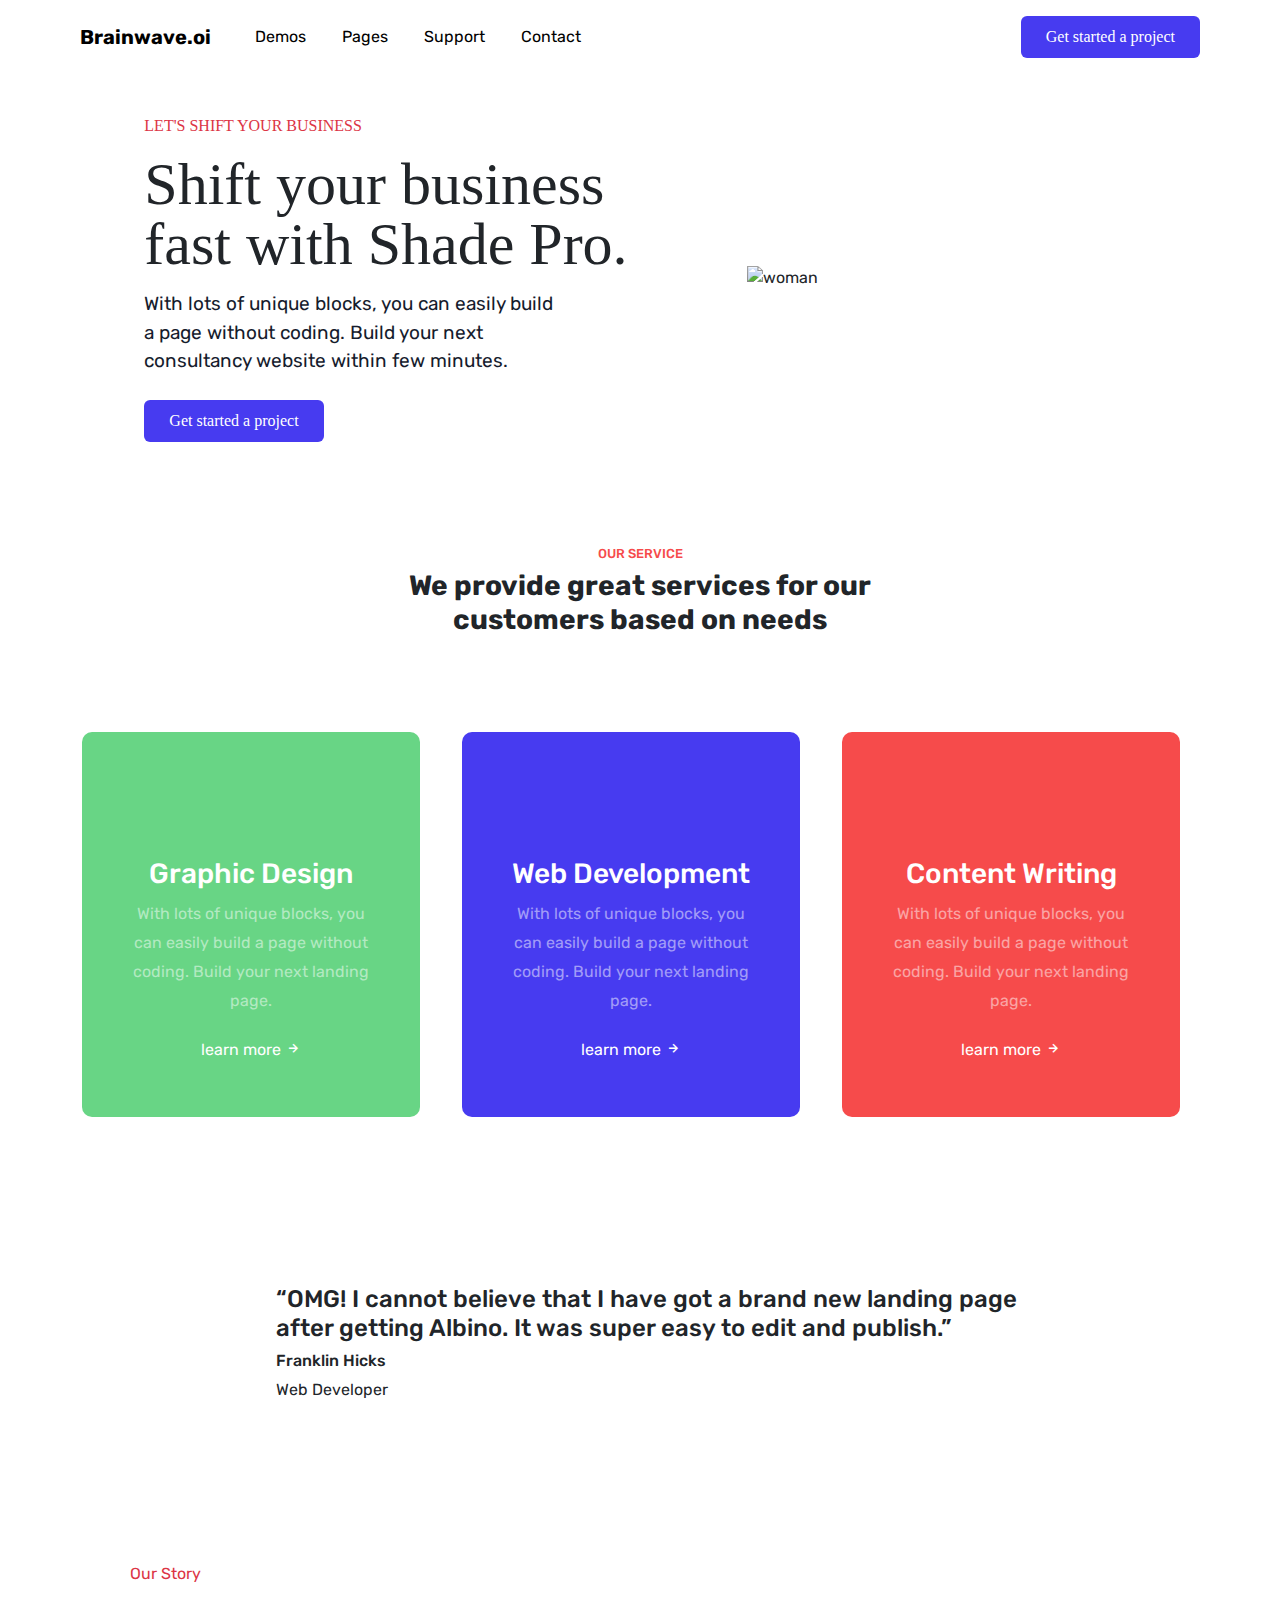
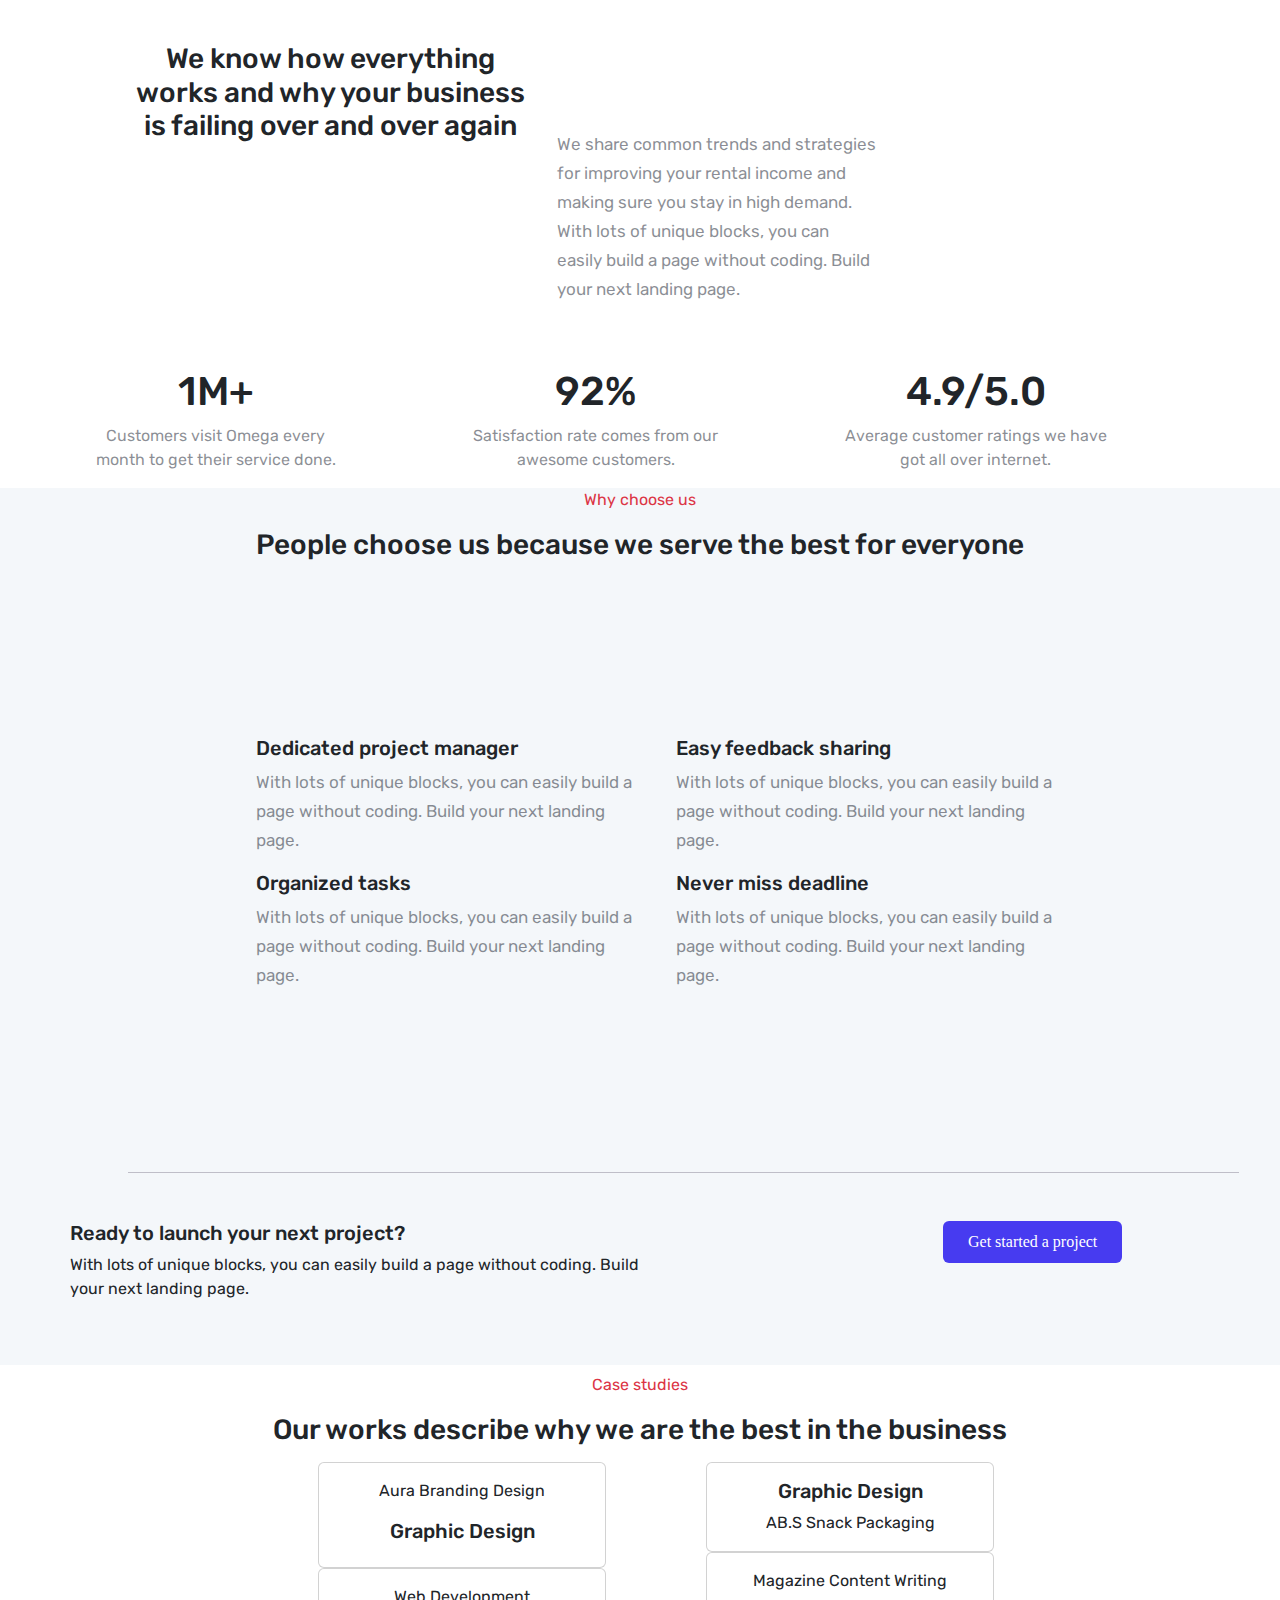
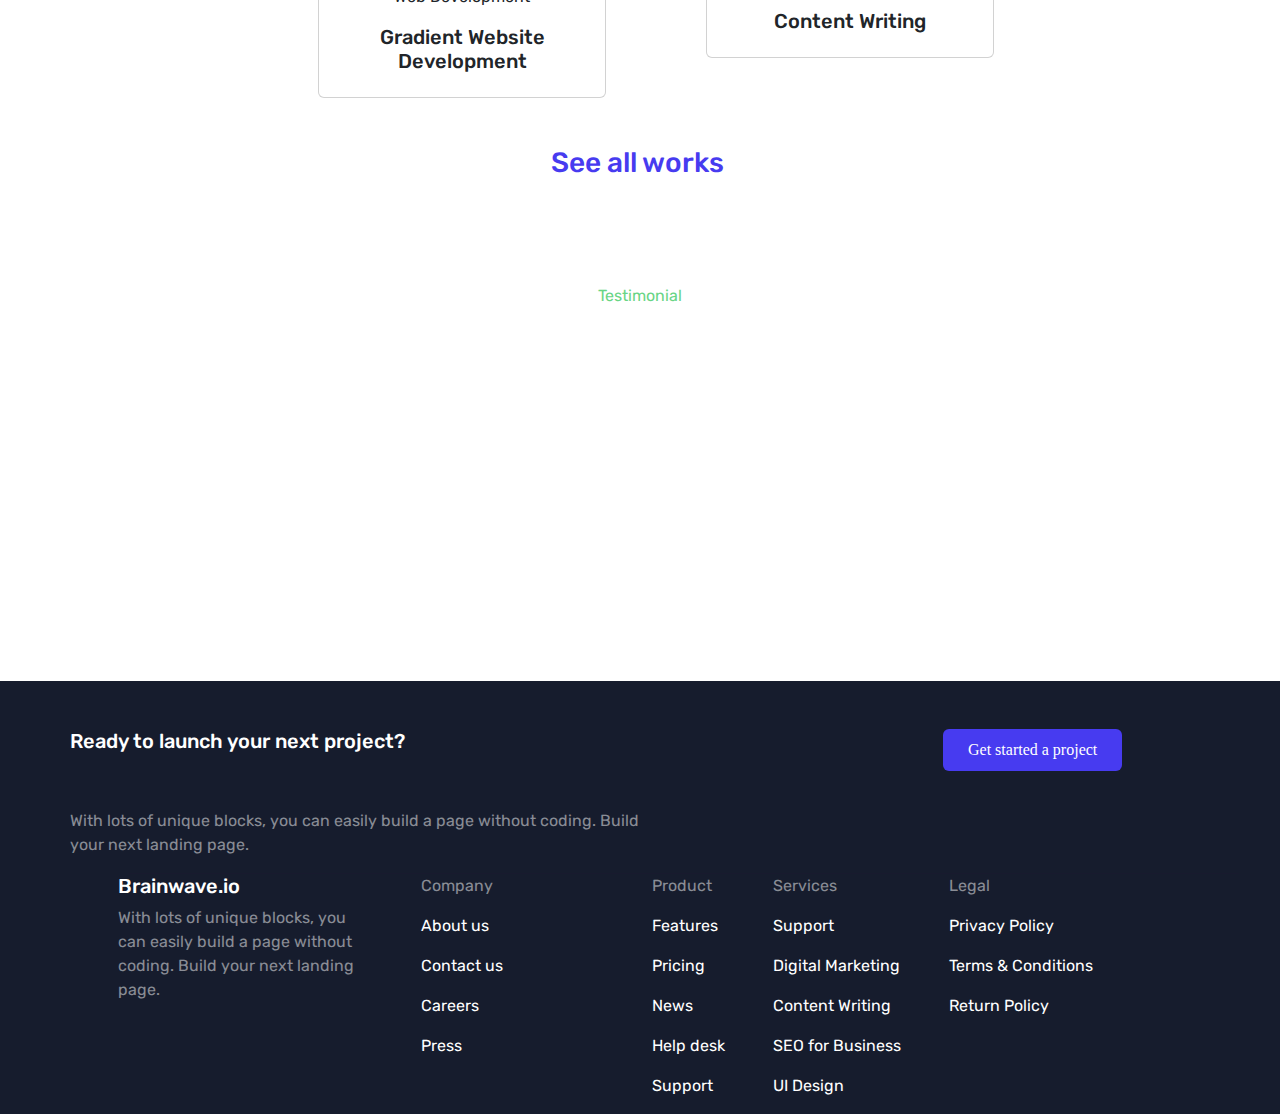
==== commit 43938877: "new origin" ====
--- a/index.html
+++ b/index.html
@@ -1,300 +1,437 @@
 <!DOCTYPE html>
 <html lang="en">
+
 <head>
-    <meta charset="UTF-8">
-    <meta name="viewport" content="width=device-width, initial-scale=1.0">
-    <title>Trafalgar</title>
-    <link rel="stylesheet" href="style.css">
-    <link href='https://unpkg.com/boxicons@2.1.4/css/boxicons.min.css' rel='stylesheet'>
-    <link rel="preconnect" href="https://fonts.googleapis.com">
-<link rel="preconnect" href="https://fonts.gstatic.com" crossorigin>
-<link href="https://fonts.googleapis.com/css2?family=Mulish:ital,wght@0,200..1000;1,200..1000&display=swap" rel="stylesheet">
+  <meta charset="UTF-8">
+  <meta name="viewport" content="width=device-width, initial-scale=1.0">
+  <title>Brainwave.oi</title>
+  <link href="https://cdn.jsdelivr.net/npm/bootstrap@5.3.3/dist/css/bootstrap.min.css" rel="stylesheet"
+    integrity="sha384-QWTKZyjpPEjISv5WaRU9OFeRpok6YctnYmDr5pNlyT2bRjXh0JMhjY6hW+ALEwIH" crossorigin="anonymous">
+  <link rel="stylesheet" href="style.css">
+  <link rel="shortcut icon" href="favicon.icon" type="assets/images/favicon.ico">
+  <link href='https://unpkg.com/boxicons@2.1.4/css/boxicons.min.css' rel='stylesheet'>
+
 </head>
+
 <body>
+  <div class="top-section ">
     <header>
-        <div class="left-div">
-            <img src="asset/images/logo.png" alt="tra">
-
-        </div>
-        <div class="right-div">
-            <ul>
-                <li><a href="#" style="color: #1F1534;"> Home</a></li>
-                <li><a href="#"> Find a doctor</a></li>
-                <li><a href="#">Apps</a></li>
-                <li><a href="#"> Testimonials</a></li>
-                <li><a href="#">About us</a></li>
-               
+      <nav class="navbar navbar-expand-lg ">
+        <div class="container-fluid bygon p-0">
+          <a class="navbar-brand fw-bold" href="#">Brainwave.oi</a>
+          <button class="navbar-toggler" type="button" data-bs-toggle="collapse"
+            data-bs-target="#navbarSupportedContent" aria-controls="navbarSupportedContent" aria-expanded="false"
+            aria-label="Toggle navigation">
+            <span class="navbar-toggler-icon"></span>
+          </button>
+          <div class="collapse navbar-collapse" id="navbarSupportedContent">
+            <ul class="navbar-nav me-auto mb-2 mb-lg-0">
+              <li class="nav-item">
+                <a class="nav-link active" aria-current="page" href="#">Demos</a>
+
+              </li>
+              <li class="nav-item">
+                <a class="nav-link active" aria-current="page" href="#">Pages</a>
+              </li>
+              <li class="nav-item">
+                <a class="nav-link active" aria-current="page" href="#">Support</a>
+              </li>
+              <li class="nav-item">
+                <a class="nav-link active" aria-current="page" href="#">Contact</a>
+              </li>
             </ul>
-
-
-        </div>
-        <i class='bx bx-menu' id="menu"></i>
+            <button type="button" class="btn  get-button px-4 py-2">Get started a project</button>
+
+
+          </div>
+        </div>
+      </nav>
+
     </header>
-    <main>
-        <div class="main-1">
-            <div class="left-con">
-        <h2> Virtual healthcare for you</h2>
-        <p class="pra">
-            Trafalgar provides progressive, and affordable
-            healthcare, accessible on mobile and online for everyone
-        </p>
-        <button class="btn-1">consult today</button>
-            </div>
-        </div>
-
-        <div class="main-2">
-            <div class="right-con">
-            <img src="asset/images/trafalgar-header illustration 1.png" alt="Trafalgar" class="img-2">
-            </div>
-
-        </div>
-    </main>
-    <section class="our">
-        <div class="service">
-        <h3>Our services</h3>
-        <hr class="hr-1">
+     <div class="hero-section py-5 ">
+      <div class="row align-items-center ">
+        <div class="col-12 col-sm-12 col-md-7 ">
+          <div class="hero-all m-auto">
+
+            <p class="text-danger text-hero"> LET'S SHIFT YOUR BUSINESS</p>
+            <h1 class="text-hero2 lh-1"> Shift your business fast with Shade Pro.</h1>
+            <p class=" py-2 text-hero3">With lots of unique blocks, you can easily build a page without coding.
+              Build your next consultancy website within few minutes.</p>
+            <button type="button" class="btn  get-button px-4 py-2">Get started a project</button>
+          </div> 
+
+
+
+        </div> 
+         <div class="col col-12 col-sm-12 col-md-5  ">
+          <img src="assets/images/Image.png" alt="woman" class="top-img">
+
+        </div>
+      </div> 
+
+    </div>
+
+  </div>
+
+  <div class="m-auto p-5 my-5 our-ser">
+     <h2 class="service">OUR SERVICE</h2>
+
+    <h3 class="ser-con m-auto fw-bold">We provide great services for our customers based on needs</h3> 
+
+
+
+<!--boxese-->
+
+    <div class="container text-center my-5">
+      <div class="row business ">
+        <div class="col col-12 col-sm-12 col-md-4  gap-5 py-5  plug">
+          <div class=" box-con1 py-5  ">
+            <img src="assets/images/Designer-rafiki.png" alt="" class="">
+
+            <h3 class="pt-5 hero-hd">Graphic Design</h3>
+            <p class="hero-sm px-5">With lots of unique blocks, you can easily
+              build a page without coding. Build your next landing page.</p>
+            <button class="btn my-btn">learn more
+              <i class='bx bx-right-arrow-alt'></i>
+            </button>
+
+          </div>
+        </div>
+        <div class="col col-12 col-sm-12 col-md-4 gap-5 py-5 plug ">
+          <div class="box-con2 py-5 ">
+            <img src="assets/images/Programming-rafiki.png" alt="">
+
+            <h3 class="hero-hd pt-5">Web Development</h3>
+            <p class="hero-sm px-5">With lots of unique blocks, you can easily build a
+              page without coding. Build your next landing page.</p>
+            <button class="btn my-btn">learn more
+              <i class='bx bx-right-arrow-alt'></i>
+            </button>
+          </div>
+        </div>
+        <div class="col col-12 col-sm-12 col-md-4 gap-5 py-5 plug">
+          <div class="box-con3  py-5">
+            <img src="assets/images/Notes-rafiki.png " alt="" class="box-img">
+            <h3 class="hero-hd pt-5"> Content Writing</h3>
+            <p class="hero-sm px-5">With lots of unique blocks, you can easily
+              build a page without coding. Build your next landing page.</p>
+            <button class="btn my-btn">learn more
+              <i class='bx bx-right-arrow-alt'></i>
+            </button>
+          </div>
+        </div>
+      </div>
+    </div>
+
+  </div> 
+
+    <div class="container px-5 py-5 omg-con ">
+    <div class="row omg ">
+      <div class="col col-12 col-sm-12 col-md-2">
+        <img src="assets/images/Oval (1).png" alt="" class="px-5">
+      </div>
+      <div class="col col-12 col-sm-12 col-md-10 ">
+        <div class="px-5 ">
+          <img src="assets/images/Stars.png" alt="">
+          <h4>“OMG! I cannot believe that I have got a brand new landing page after getting Albino. It was super easy to
+            edit and publish.”</h4>
+          <h6>Franklin Hicks</h6>
+          <p>Web Developer</p>
+        </div>
+      </div>
+
+    </div>
+  </div> 
+
+      <!-- our story -->
+    <div class="container text-center my-5  main-story">
+        <div class="row main-story-con ">
+          <div class="col col-12 col-sm-12 col-md-5 main-story-2">
+            <div class="story-con mx-5 my-5">
+              <p class="text-danger story-4 text-start">Our Story</p>
+              <h3 class="my-5 story-1 py-2">We know how everything works and why your business is failing over and over again</h3>   
+               <div class="story-con ">
+                <img src="assets/images/1.png" alt="" class="story">
+              </div> 
+            </div>
+    
+          </div>
+           <div class="col col-12 col-sm-12 col-md-7">
+            <div class="story-con-2  my-5">
+              <div class="my-5">
+    
+                <img src="assets/images/2.png" alt="" class="story-2">
+              </div>
+              <div class="my-5 mx-5">
+    
+                <img src="assets/images/3.png" alt="" class="story-3 ">
+              </div>
+            </div>
+     
+   
+            <div class="story-text w-50">
+    
+              <p class="story-text-2">We share common trends and strategies for improving your rental income and making sure
+                you stay in high demand.
+                With lots of unique blocks, you can easily build a page without coding. Build your next landing page.</p>
+    
+            </div>
+    
+    
+          </div>
+    
+        </div>
+      </div>  
+
+      <div class="container text-center omega ">
+        <div class="row">
+          <div class="col col-12 col-sm-12 col-md-4">
+            <div class="w-75">
+           <h1> 1M+</h1>
+            <p class="text-sm">Customers visit Omega every month to get their service done.</p>
+            </div>
+          </div>
+          <div class="col col-12 col-sm-12 col-md-4">
+            <div class="w-75">
+           <h1>92%</h1>
+           <p class="text-sm">Satisfaction rate comes from our awesome customers.</p>
+            </div>
+          </div>
+          <div class="col col-12 col-sm-12 col-md-4">
+            <div class="w-75">
+            <h1>4.9/5.0</h1>
+            <p class="text-sm"> Average customer ratings we have got all over internet.</p>
+            </div>
+          </div>
+        </div>
+      </div> 
+  
+    
+      <div class="center-section text-center py-5 m-auto peace ">
+        <div class="headd " >
+        <p class="text-danger">Why choose us</p>
+      <h3 >People choose us because we serve the best for everyone</h3>
+        </div>
+
+          
+  <div class="container text-start w-100 py-3 peace">
+    <div class="row  papa  ">
+      <div class="col-4 col-12 col-sm-12 col-md-6 ">
+        <div class="d-flex box-wid gap-4">
+          <div class="justify-content-start">
+            <img src="assets/images/Icon (1).png" alt="" class="icon-img">
+          </div>
+          <div  class="icon-s ">
+      <h5>Dedicated project manager</h5>
+      <p class="small">With lots of unique blocks, you can easily build a page without coding. Build your next landing page.</p>
+        </div>
+        </div>
         
-    
-           
-        <p class="pra-2">We provide to you the best choiches for you. Adjust it to your health needs and
-             make sure your undergo treatment with our highly qualified doctors you can 
-             consult with us which type of service is suitable for your health</p>
-             </div>
-    </section>
-    <section class="wall-box">
-        <div class="box-con1">
-           <div class="box-2">
-          <img src="asset/images/Frame (1).png" alt="frame">
-          <h4>search doctor</h4>
-          <p class="pra-2">Choose your doctor from thousands of specialist, 
-           general, and trusted hospitals</p>
-
-
-           </div >
-           <div class="box-2">
-               <img src="asset/images/Frame (2).png" alt="frame">
-               <h4> Online pharmacy</h4>
-               <p class="pra-2">Buy  your medicines with our mobile 
-                   application with a simple delivery system
-                   </p>
-           </div>
-           <div class="box-2">
-               <img src="asset/images/Frame (3).png" alt="frame">
-               <h4>Consultation</h4>
-               <p class="pra-2">Free consultation with our trusted doctors and get the best recomendations</p>
-               
-           
-           </div>
+        <div class="d-flex  box-wid gap-4">
+          <div>
+            <img src=" assets/images/Icon (2).png" alt="" class="icon-img" >
+          </div>
+          <div  class="icon-s  gap-4">
+          <h5>Organized tasks</h5>
+          <p class="small">With lots of unique blocks, you can easily build a page without coding. Build your next landing page.</p>
+        </div>
+        </div>
+  
+      </div>
+      <div class="col col-12 col-sm-12 col-md-6">
+        <div class="d-flex box-wid gap-4">
+          <div>
+            <img src=" assets/images/Icon.png " alt="" class="icon-img">
+          </div>
+          <div  class="icon-s">
+          <h5>Easy feedback sharing</h5>
+          <p class="small">With lots of unique blocks, you can easily build a page without coding. Build your next landing page.</p>
+        </div>
+        </div>
+        <div class="d-flex box-wid gap-4">
+          <div> 
+            <img src="assets/images/Icon (3).png" alt="" class="icon-img">
+          </div>
+          <div  class="icon-s">
+          <h5>Never miss deadline</h5>
+          <p class="small">With lots of unique blocks, you can easily build a page without coding. Build your next landing page.</p>
+        </div>
+        </div>
+      </div>
+    
+    </div>
+  </div>
+
+  <hr class="hr-1"> 
+
+   <div class="container get-pro text-start py-5 px-5">
+    <div class="row ">
+      <div class="col col-12 col-sm-12 col-md-9">
+        <div class="obo py-5">
+      <h5>Ready to launch your next project?</h5>
+      <p>With lots of unique blocks, you can easily build a page without coding. Build your next landing page.</p>
+      </div>
+      </div>
+      <div class="col  col-12 col-sm-12 col-md-3 py-5">
+        <button type="button" class="btn  get-button px-4 py-2">Get started a project</button>
+      </div>
+     
+    </div>
+  </div>
+  </div>
+
+  <!--case-studies-->
+
+   <div class="text-center py-2">
+    <div class="case ">
+    <p class="text-danger">Case studies</p>
+    <h3>Our works describe why we are the best in the business</h3>
+    </div>
+  </div>
+  
+  <div class="container text-center card-best py-5">
+  
+    <div class="row card-set">
+      <div class="col col-12 col-sm-12 col-md-4 card-best-2">
+  
+        <div class="card" style="width: 18rem;">
+          <img src="assets/images/Img.png" alt="">
+          <div class="card-body">
+            <p class="card-text">Aura Branding Design<p>
+                <h5>Graphic Design</h5>
+          </div>
+        </div>
+        <div class="card" style="width: 18rem;">
+  <img src="assets/images/Img (2).png" alt="">
+          <div class="card-body">
+            <p class="card-text">Web Development</p>
+            <h5> Gradient Website Development</h5>
+          </div>
         </div>
         
-        <div class="box-con1">
-           <div class="box-2">
-               <img src="asset/images/Frame (4).png" alt="frame4">
-               
-              <h4>Details info</h4>
-<p class="pra-2">Free consultation with our trusted doctors and get the best recomendations</p>
-           </div>
-           <div class="box-2">
-               <img src="asset/images/Frame (5).png" alt="frame5">
-               <h4>Emergency care</h4>
-<p class="pra-2">can get 24/7 urgent care for yourself or your children and your
-lovely family</p>
-           </div>
-           <div class="box-2">
-               <img src="asset/images/Frame (6).png" alt="">
-               <h4>Tracking</h4>
-<p class="pra-2">Track and save your medical history and health data </p>
-
-
-           </div>
-
-        </div>
-        <button class="btn-4">learn more</button>
+     
+       
+      </div>
+      <div class="col col-12 col-sm-12 col-md-4 card-best-2">
+        <div class="card" style="width: 18rem;">
+          <img src="assets/images/Img (1).png" alt="">
+          <div class="card-body"><h5>Graphic Design</h5>
+            <p class="card-text">AB.S Snack Packaging</p>
+          </div>
+        </div>
+        <div class="card" style="width: 18rem;">
+          <img src="assets/images/Img (3).png" alt="">
+          <div class="card-body">
+            <p class="card-text">Magazine Content Writing</p>
+            <h5>Content Writing</h5>
+          </div>
+        </div>
+  
+     
+      </div>
+      
+    </div>
+  </div>
+  <h3 class="work text-center py-5">See all works
+    <img src="assets/images/tail-right.png" alt="">
+  </h3>
+
+  <div class="footer-section text-center py-5 ">
+
+      
+    
+          <p class="primary-1">Testimonial</p>
+          <div class="primary-2 py-5 ">
+          <h3 class="primary-6">“Simply the best. Better than all the rest. I’d recommend this product to beginners and advanced users.”</h3>
+          </div>
+          <img src="assets/images/Oval (2).png" alt="">
         
-      
-        </section>
-        <section class="con-3">
-                
-            <div class="sec01">
-
-     <img src="trafalgar-illustration sec02 1.png" alt="frame" class="img-2">
-            </div>
-        </div>
-
-        <div class="sec02">
-
-    <h3>Leading healthcare providers</h3>
-    <hr class="hr-2">
-<p class="pra-3">Trafalgar provides progressive, and affordable healthcare, accessible on mobile and online for everyone. To us, it’s not just work. We take pride 
-in the solutions we deliver</p>
-<button class="btn-2">learn more</button>
-        </div>
-    
-     </section>
-     <section class="con-4">
-       <div class=" sec03">
-
-    <h3> Download our 
-mobile apps</h3>
-<hr class="hr-2">
-<p class="pra-3">Our dedicated patient engagement app and 
-web portal allow you to access information instantaneously (no tedeous form, long calls, 
-or administrative hassle) and securely</p>
-<button class="btn-2">Download</button>
-</div>
-<div class="sec04">
-
-<img src="asset/images/trafalgar-illustration sec03 1.png" alt="" class="img-2">
-
-</div>
-
-</section>
-<section>
-    <div class="slideshow-container">
-   
-       <div class="mySlides fade">
-         <div class="numbertext">1 / 3</div>
-         <img src="asset/images/testimonials-removebg-preview.png" class="slide-img">
-    
+          <p class="primary-3">Ian Klein</p>
+          <p class="primary-4">Digital Marketer</p>
+  
+        
+     
+    
+  
+  </div>
+
+  <footer class="footer-section-1">
+    <div class="container text-start py-5 px-5 get-pro">
+      <div class="row">
+        <div class="col col-12 col-sm-12 col-md-9">
+          <div class="obo">
+        <h5 class="footer-text py-5">Ready to launch your next project?</h5>
+        <p class="primary-4">With lots of unique blocks, you can easily build a page without coding. Build your next landing page.</p>
+        </div>
+        </div>
+        <div class="col  col-12 col-sm-12 col-md-3 py-5">
+          <button type="button" class="btn  get-button px-4 py-2">Get started a project</button>
+        </div>
+
+       
+      </div>
+    </div>
+    <hr class="hr-1"> 
+  <div class="container text-start  footer-main  px-5">
+    <div class="row ">
+      <div class="col d-flex gap-5">
+       <div class="w-50">
+        <h5 class="footer-text">Brainwave.io</h5>
+        <p class="primary-4">With lots of unique blocks, you can easily build a page without coding. Build your next landing page.</p>
        </div>
-       
-       <div class="mySlides fade">
-         <div class="numbertext">2 / 3</div>
-         <img src="asset/images/testimonials-removebg-preview (2).png" class="slide-img">
-     
+       <div>
+        <p class="footer-text-2">Company</p>
+        <p class="footer-text">About us</p>
+        <p class="footer-text"> Contact us</p>
+        <p class="footer-text"> Careers</p>
+        <p class="footer-text"> Press</p>
+  
        </div>
-       
-       <div class="mySlides fade">
-         <div class="numbertext">3 / 3</div>
-         <img src="asset/images/testimonials-removebg-preview.png" class="slide-img">
+      </div>
+      <div class="col d-flex gap-5">
+       <div>
+        <p class="footer-text-2">Product</p>
+        <p class="footer-text">Features </p>
+        <p class="footer-text">Pricing</p>
+        <p class="footer-text">News</p>
+        <p class="footer-text">Help desk </p>
+        <p class="footer-text">Support</p>
+       </div>
+       <div>
+        <p class="footer-text-2">Services</p>
+        <p class="footer-text">Support</p>
+        <p class="footer-text"> Digital Marketing</p>
+        <p class="footer-text"> Content Writing</p>
+        <p class="footer-text"> SEO for Business</p>
         
+          <p class="footer-text">UI Design</p>
        </div>
-   
-       
-       <a class="prev" onclick="plusSlides(-1)">❮</a>
-       <a class="next" onclick="plusSlides(1)">❯</a>
-       
+       <div>
+        <p class="footer-text-2">Legal</p>
+        <p class="footer-text">Privacy Policy</p>
+        <p class="footer-text">Terms & Conditions</p>
+        <p class="footer-text">Return Policy</p>
        </div>
-       <br>
-       
-       <div style="text-align:center">
-         <span class="dot" onclick="currentSlide(1)"></span> 
-         <span class="dot" onclick="currentSlide(2)"></span> 
-         <span class="dot" onclick="currentSlide(3)"></span> 
-       </div>
-    </section>
-    <section class="mask-sec">
-        <div class="out">
-        <h3>Check out our latest article</h3>
-        <hr class="hr-1">
-        </div>
-      
-        <div class="mask-con">
-       
-            <div class="mask-1">
-                <img src="asset/images/Mask Group.png" alt="mask" class="mask-img">
-               <h5> Disease detection, check 
-    up in the laboratory</h5>
-    <p class="pra-4">In this case, the role of the health laboratory is very important to do
-    a disease detection</p>
-    <p class="read">Read more...</p>
-    
-            </div>
-            <div class="mask-2">
-                <img src="asset/images/Mask Group (1).png" alt="mask" class="mask-img">
-               <h5>Herbal medicines that are safe for consumption</h5>
-               <p class="pra-4">Herbal medicine is very widely used at this time because of its very good for your health</p>
-               <p class="read">Read more...</p>
-            </div>
-            <div class="mask-3">
-                <img src="asset/images/Mask Group (2).png" alt="mask" class="mask-img">
-              <h5> Natural care for healthy 
-    facial skin</h5>
-    <p class="pra-4">A healthy lifestyle should start from now and also for your skin health.
-    There are some</p>
-    <p class="read">Read more...</p>
-            </div>
-           
-        </div>
-        <button class="btn-3">viwe all</button>
-     </section>
-
-   
-     <footer>
-        <div class="footer-1">
-            <div class="traf">
-                <div class="hd-tr">
-                    <h1 class="hd-t">T</h1> <h1 class="hd-s">Trafalgar</h1>
-                   </div>
-            <p>Trafalgar provides progressive, and affordable healthcare, accessible on mobile and online 
-            for everyone</p>
-            <p>©Trafalgar PTY LTD 2020. All rights reserved</p>
-            </div>
-            </div>
-        
-                <div class="traf-1">
-                    <div class="hd-2">
-                        <h5>Company</h5>
-                        
-                        <p>About</p>
-                        <p>Testimonials</p>
-                        <p>Find a doctor</p>
-                        <p>Apps</p>
-                        </div>
-                
-                
-                <div class="hd-2">
-                <h5>Region</h5>
-                
-                <p>Indonesia</p>
-                <p>Singapore</p>
-                <p>Hongkong</p>
-                <p>Canada</p>
-                </div>
-                <div class="hd-2">
-                 <h5 >Help</h5>
-                
-                
-                <p>Help center   </p>
-                <p>Contact support</p>
-                <p>Instructions</p>
-                <p>How it works</p>
-                </div>
-
-            </div>
-        </div>
-    </footer>
-
-
-
-<script>
-    let slideIndex = 1;
-    showSlides(slideIndex);
-    
-    function plusSlides(n) {
-      showSlides(slideIndex += n);
-    }
-    
-    function currentSlide(n) {
-      showSlides(slideIndex = n);
-    }
-    
-    function showSlides(n) {
-      let i;
-      let slides = document.getElementsByClassName("mySlides");
-      let dots = document.getElementsByClassName("dot");
-      if (n > slides.length) {slideIndex = 1}    
-      if (n < 1) {slideIndex = slides.length}
-      for (i = 0; i < slides.length; i++) {
-        slides[i].style.display = "none";  
-      }
-      for (i = 0; i < dots.length; i++) {
-        dots[i].className = dots[i].className.replace(" active", "");
-      }
-      slides[slideIndex-1].style.display = "block";  
-      dots[slideIndex-1].className += " active";
-    }
-    </script>
-    
+      </div>
+    
+    </div>
+  </div>
+  </footer> 
+
+
+
+
+
+
+
+
+
+
+
+
+  <script src="https://cdn.jsdelivr.net/npm/bootstrap@5.3.3/dist/js/bootstrap.bundle.min.js"
+    integrity="sha384-YvpcrYf0tY3lHB60NNkmXc5s9fDVZLESaAA55NDzOxhy9GkcIdslK1eN7N6jIeHz"
+    crossorigin="anonymous"></script>
 </body>
+
 </html>--- a/style.css
+++ b/style.css
@@ -1,563 +1,513 @@
+
+@import url('https://fonts.googleapis.com/css2?family=Rubik:ital,wght@0,300..900;1,300..900&display=swap');
+@font-face{
+    font-family: gilroysemibold;
+    src: url("./assets/gilroy/Gilroy-SemiBold.ttf");
+}
 *{
     padding: 0;
     margin: 0;
-    box-sizing: border-box;
 }
 body{
-
-    font-family: "Mulish", sans-serif;
+   
+    font-family: "Rubik",sans-serif;
+    overflow:scroll;
+    background-color: white;
   
-}
-header{
-    width: 100%;
+    
+}
+.top-section{
+    background-image: url('assets/images/Bitmap.png');
+    padding: 0.5rem 5rem;
+    width: 100%;
+  
+
+}
+.get-button{
+    background: rgba(71, 59, 240, 1);
+    color: white;
+    font-family: gilroybold;
+  
+    
+}
+.get-button:hover{
+    color: rgba(71, 59, 240, 1) ;
+    border: 2px solid rgba(71, 59, 240, 1);
+    font-family: gilroybold;
+}
+.nav-item{
+    padding-left: 20px;
+   
+
+}
+.text-hero{
+    font-family: gilroybold;
+
+}
+.text-hero2{
+    font-size: 60px;
+    width: 100%;
+    font-family: gilroysemibold;
+
+}
+.text-hero3{
+    width: 80%;
+    font-size: 19px;
+    color: rgba(22, 28, 45, 1);
+
+}
+.hero-all{
+    width: 80%;
+}
+.service{
+    color: rgba(246, 75, 75, 1);
+    font-size: 13px;
+    text-align: center;
+}
+.service-2{
+    color: rgba(22, 28, 45, 1);
+    font-weight: 700px;
+    text-align: center;
+    line-height: 48px;
+
+
+}
+.ser-con{
+    width: 500px;
+    text-align: center;
+    margin: auto;
+}
+
+.box-1{
     display: flex;
-    justify-content: space-around;
-    align-items: center;
-    padding:30px 80px;
-}
-.left-div{
+    margin: auto;
+}
+.box-con1,.box-con2,.box-con3{
+   
+    width: 95%;
+    /* height: 450px; */
+    border-radius: 10px;
+
+}
+.box-con1{
+    background-color: rgba(104, 213, 133, 1);
+    line-height: 29px;
+}
+.box-con2{
+    background-color: rgba(71, 59, 240, 1);
+    line-height: 29px;
+ 
+
+
+
+}
+.box-con3{
+    background: rgba(246, 75, 75, 1);
+    line-height: 29px;
+   
+
+
+}
+.hero-sm{
+    color: rgb(255, 255, 2555,0.5);
+    text-align: center;
+}
+.my-btn{
+    color: rgb(255, 255, 255, 1);
+}
+
+.top-img{
+    width: 100%;
+}
+.story{
+    width: 100%;
+    
+    
+}
+.story-2{
+    width: 318px;
+}
+.story-3{
+    width: 160px;
+}
+.story-con{
+    width: 400px;
+
+   
+}
+.story-con-2{
     width: 50%;
+    display: flex;
+}
+
+.story-text-2{
+    color: rgba(22, 28, 45, 0.5) ;
+    font-size: 17px;
+    line-height: 29px;
+    text-align: start;
+
+    
+
+}
+.hero-hd{
+    color: white;
+    line-height: 34px;
+}
+.text-sm{
+    color: rgba(22, 28, 45, 0.5);
+
+}
+.box-img{
+    width: 28%;
+}
+.center-section{
+    background-color: rgba(244, 247, 250, 1);
+    padding: 0 !important;
+}
+.small{
+    color: rgba(22, 28, 45, 0.5);
+
+    font-size: 17px;
+    line-height: 29px;
+}
+.headd{
+    width: 100%;
+    padding: 0 !important;
+    margin: 0 !important;
+ 
+    
   
-}
-.right-div{
-    width:50%;
-}
-ul{
-    display: flex;
-}
-ul li{
-    list-style-type: none;
-    display: inline;
-    padding: 0 20px;
-}
-ul li a{
-    text-decoration: none;
-    color:  rgb(31, 21, 52,0.5);
-    
-}
-#menu{
-    display: none;
-}
-
-main{
-    width: 100%;
-    display: flex;
-    padding:30px 80px;
-    align-items: start;
-  
-}
-.main-1{
-    width: 50%;
-    
-}
-.main-2{
-    width: 50%;
- 
-}
-h2{
- 
-    font-size: 48px;
-
-}
-.pra{
-    color:  rgb(31, 21, 52,0.5);
-    font-size: 21px;
-    line-height: 32px;
-    padding-bottom: 30px;
-    font-weight: 300;
-    font-family: "Mulish";
-}
-
-
-.left-con{
-    width: 100%;
-  
-}
-
-
-.btn-1{
-    background-color: #458FF6;
-    width: 200px;
-    height: 56px;
-    border-radius: 55px;
-    border: none;
-    color: white;
-    
-}
-.img-2{
+   
+}
+.box-wid{
+    width: 409px;
+}
+.papa{
+    padding: 150px;
+}
+.obo{
+    width: 589px;
+}
+.card-best{
+    margin-left: 330px !important;
+    padding: 0 !important;
+}
+.footer-section{
+    background-image: url('assets/images/BG\ \(1\).png');
+    width: 100%;
+}
+.primary-1{
+    color : rgba(104, 213, 133, 1);
+
+}
+.primary-2{
+
+   color: rgba(255, 255, 255, 0.9);
+   width: 1000px;
+   line-height: 44px;
+   padding-left: 400px;
+
+
+}
+.primary-3{
+    color: rgb(255, 255, 255, 0.9);
+}
+.primary-4{
+    color: rgb(255, 255, 255, 0.5);
+}
+
+.footer-section-1{
+    background-color: rgba(22, 28, 45, 1);
+    width: 100%;
+
+    
+}
+.footer-text{
+    color: rgba(255, 255, 255, 1);
+
+}
+.footer-text-2{
+    color: rgba(255, 255, 255, 0.5)
+}
+.card-best-2{
+    padding: 0 !important;
+    margin: 0 !important;
+}
+.our-ser{
+    padding: 0 !important;
+}
+.omg-con{
+    margin: 0 !important;
+    padding-left: 50px !important;
+    width: 100%;
+}
+   .story-con-2 {
+    width: 100%;
+}
+.omega{
     width: 100%;
 }
 .hr-1{
     border-style: 15px;
     border-color:rgb(31, 21, 52,1) ;
     height: 1px;
-    width: 40px;
-    margin: 1% 0 4% 48%;
-   
-
-}
-h3{
-    text-align: center;
-    font-family: "Mulish";
-
-}
-.pra-2,.pra-3{
-    font-size: 16px;
-    color:  rgb(31, 21, 52,0.5);
-    text-align: center;
-    line-height: 28px;
-}
-.service{
-    width: 60%;
-    margin:10% 0 10% 20%;
-
-}
-.wall-box{
-    background-image: url('asset/images/Frame.png');
-    background-size: cover;
-    background-position:center;
-    width: 60%;
-    margin: 0 0 0 15%;
-    
-
-}
-.btn-2{
-    color: #458FF6;
-    width: 200px;
-    height: 56px;
-    border-radius: 55px;
-    border: 1px solid #458FF6;
-    background-color: white;
-    margin: 0 0 0 12%;
-  
-
-}
-.hr-2{
-    border-style: 15px;
-    border-color:rgb(31, 21, 52,1) ;
-    height: 1px;
-    width: 40px;
-    margin: 1% 0 4% 40%;
-    
-
-}
-.con-3,.con-4{
-    display: flex;
-    width: 80%;
-}
-.sec01{
-    width: 60%;
-    margin:10% 0 10% 10% ;
-
-}
-.sec02{
-    width: 40%;
-    margin:10% 0 10% 10% ;
-  
-
-
-}
-
-.sec03{
-    width: 40%;
-    margin:10% 0 10% 10% ;
-}
-.sec04{
-    width: 60%;
-    margin:10% 0% 10% 15%;
-    
-   
-
-}
-
-.pra-4{
-    font-size: 16px;
-    color:  rgb(31, 21, 52,0.5);
-    text-align: start;
-    line-height: 28px;
-}
-
-
-
-.box-con1{
-    
-
-    display: flex;
-   
-   align-items: center;
-
-}
-
-.box-2{
-    width: 250px;
-    height: 250px;
-    margin:5% 0 0 14%;
-  box-shadow: 10px 40px 50px 0px rgb(229, 233, 246, 0.4);
-  border: 1px solid  rgb(229, 233, 246, 0.4);
-  border-radius: 20px;
-
-    
-}
-.btn-3{
-    color: #458FF6;
-    width: 200px;
-    height: 56px;
-    border-radius: 55px;
-    border: 1px solid #458FF6;
-    background-color: white;
-    margin:2% 0 2% 42%;
-
-}
-.btn-4{
-    color: #458FF6;
-    width: 200px;
-    height: 56px;
-    border-radius: 55px;
-    border: 1px solid #458FF6;
-    background-color: white;
-    margin:2% 0 2% 45%;
-
-}
-
-.mask-con{
-  width: 80%;
-  display: flex;
-  text-align: start;
-  padding:0 0 0 20%;
- 
-
-}
-.mask-sec{
-  background-image: url('asset/images/element.png');
-  background-repeat: no-repeat;
-  
-}
-.mask-1,.mask-2,.mask-3{
-  width: 350px; /* Set a fixed width for the container */
-  height: 380px; /* Set a fixed height for the container */
-  border: 1px solid rgb(229, 233, 246, 0.4); /* Optional: Add a border for visibility */
-  padding: 10px; /* Optional: Add padding */
-  overflow: auto; /* Add scrollbars if content overflows */
-  word-wrap: break-word; /* Ensure long words break to fit within the container */
-  white-space: normal; /* Allow text to wrap */
-  border-radius: 20px;
-
-
-  
-}
-.mask-img{
-  width: 100%;
-
-}
-.slide-img{
-  width: 100%;
-}
-.out{
-  margin-top: 5%;
-}
-.read{
-  color: #458FF6;
-}
-h5{
-  font-size: 18px;
-}
-
-/* Slideshow container */
-.slideshow-container {
-    max-width: 1100px;
-    position: relative;
-    margin: auto;
-  }
-  
-  /* Next & previous buttons */
-  .prev, .next {
-    cursor: pointer;
-    position: absolute;
-    top: 50%;
-    width: auto;
-    padding: 16px;
-    margin-top: -22px;
-    color: white;
-    font-weight: bold;
-    font-size: 18px;
-    transition: 0.6s ease;
-    border-radius: 0 3px 3px 0;
-    user-select: none;
-  }
-  
-  /* Position the "next button" to the right */
-  .next {
-    right: 0;
-    border-radius: 3px 0 0 3px;
-  }
-  
-  /* On hover, add a black background color with a little bit see-through */
-  .prev:hover, .next:hover {
-    background-color: rgba(0,0,0,0.8);
-  }
-  
-  /* Caption text */
-  .text {
-    color: #f2f2f2;
-    font-size: 15px;
-    padding: 8px 12px;
-    position: absolute;
-    bottom: 8px;
-    width: 100%;
-    text-align: center;
-  }
-  
-  /* Number text (1/3 etc) */
-  .numbertext {
-    color: #f2f2f2;
-    font-size: 12px;
-    padding: 8px 12px;
-    position: absolute;
-    top: 0;
-  }
-  
-  /* The dots/bullets/indicators */
-  .dot {
-    cursor: pointer;
-    height: 15px;
-    width: 15px;
-    margin: 0 2px;
-    background-color: #bbb;
-    border-radius: 50%;
-    display: inline-block;
-    transition: background-color 0.6s ease;
-  }
-  
-  .active, .dot:hover {
-    background-color: #717171;
-  }
-  
-  /* Fading animation */
-  .fade {
-    animation-name: fade;
-    animation-duration: 1.5s;
-  }
-  .hd-t{
-    background-color: white;
-    color: #458FF6;
-    border-radius: 50px;
-    width: 40px;
-    text-align: center;
-     font-family: "Mulish"
-
-}
-.hd-tr{
-    display: flex;
-    gap: 10px;
-}
-.hd-s{
-    font-size: 24px;
-     font-family: "Mulish"
-}
-
-
-.traf-1{
-    display: flex;
-    color: aliceblue;
-    width: 30%;
-    gap: 80px;
-    margin: 3%;
-
-  
-}
-.traf{
-    width: 70%;
-    color: aliceblue;
-    margin: 3%;
-    line-height: 38px;
-    font-size: 18px;
-
-
-
-}
-footer{
-width: 100%;
-
-display: flex;
-background-color:rgba(90, 152, 242, 1);
-
-
-
-}
-.hd-2{
-width: 10%;
-line-height: 38px;
-font-size: 18px;
-}
+    width: 1111px;
+    margin:0 40% 0 10% ;
+}
+.icon-s{
+    width: 100%;
+}
+.get-pro{
+    padding: 0 !important;
+    width: 100%;
+}
+.work{
+    color: rgba(71, 59, 240, 1);
+
+}
+
 
 @media (min-width:760px) and (max-width:1030px){
-    header{
-        width: 100%;
-       padding: 5%;
-    }
-    .right-div{
-        display: none;
-    }
-    #menu{
-        display: block;
-        width: 20%;
-    }
-    .left-div{
-        width: 80%;
-    }
-    .box-con,.box-con1,.box-3{
+    .business{
         flex-direction: column;
-        align-items: center;
-    }
-    .box-1{
-        width: 200px;
-        height: 150px;
-        margin: 14%;
-      box-shadow: 10px 40px 50px 0px rgb(229, 233, 246, 0.4);
-      border: 1px solid  rgb(229, 233, 246, 0.4);
-        
-    }
-    .wall-box{
-        background-image: url('asset/images/Frame.png');
-        background-size: contain;
-        background-position:center;
-        background-repeat: repeat;
-        width: 60%;
-        
-    
-    
-    }
-    .mask-con{
-        width: 100%;
-        align-items: center;
-        padding: 0;
+    }
+    .box-con1,.box-con2,.box-con3{
+   
+        width: 200% !important;
+        /* height: 350px; */
+        border-radius: 8px;
+        /* padding: 0 !important; */
+        margin: 0 !important;
+    }
+
+        .plug {
+          
+            padding: 25px !important;
+            margin-left: 150px !important; 
+        } 
+
+    .omg-con{
+        padding-left: 70px !important;
+
+    }
+    
+    .omg{
         flex-direction: column;
+    }
+    .main-story-con{
+        flex-direction: column;
+    }
+    .story-text{
+        width: 100% !important;
+
+    }
+    .papa{
+       
+        flex-direction: column !important;
+    }
+    .headd{
+        width: 100%;
+       
         
       
-    }
-    .mask-1,.mask-2,.mask-3{
+       
+    }
+    .hr-1{
+        border-style: 15px;
+        border-color:rgb(31, 21, 52,1) ;
+        height: 1px;
+        width: 711px;
+        margin: 1% 40% 4% 10%;
+    }
+    .primary-2{
+
+        color: rgba(255, 255, 255, 0.9);
+        width: 100%;
+        line-height: 44px;
+        padding-left: 0;
+     
+     
+     }
+     .card-set{
+        flex-direction: column;
+     }
+     .get-pro{
+        padding: 0 !important;
+        width: 100%;
+    }
+
+}
+@media (max-width:600px){
+    body {
+        overflow-x: hidden !important;
+    }
+    .nav-item{
         padding: 0;
-        
-    }
-    .slide-img{
-        width: 100%;
-    }
+    }
+    .top-section{
+        padding: 0.1rem 0.5rem;
+        width: 100%;
+    }
+    .text-hero2{
+        font-size: 30px;
+    
+    
+    }
+  .hero-section{
+    padding-left: 50px !important;
+    width: 100%;
+  }
+    .primary-2{
+
+        color: rgba(255, 255, 255, 0.9);
+        width: 100%;
+        line-height: 44px;
+        padding-left: 0;
+     
+     
+     }
+     .case{
+      width: 100%;
+    
+     }
+    .icon-s{
+        width: 100%;
+    }
+    .papa{
+        width: 100%;
+    }
+    .story-text{
+        padding-left: 50px;
+        width: 70% !important;
+    }
+    .text-hero3{
+        width: 100%;
+        font-size: 16px;
+       
+    
+    }
+    .hr-1{
+        border-style: 15px;
+        border-color:rgb(31, 21, 52,1) ;
+        height: 1px;
+        width: 311px;
+        margin: 1% 40% 4% 10%;
+    }
+    .omega{
+        width: 100%;
+        padding-left: 55px !important;
+    }
+    .ser-con{
+        width: 250px;
+        margin: 0;
+    }
+    .our-ser{
+        padding: 0 !important;
+        margin: 0 !important;
+        width: 100%;
+    }
+    .icon-img{
+        width: 70%;
+    }
+    .box-con1,.box-con2,.box-con3{
+   
+        width: 90% !important;
+        /* height: 350px; */
+        border-radius: 8px;
+        /* padding: 0 !important; */
+        margin: 0 !important;
+
+    
+    }
+    .story-3{
+        width: 130px;
+    }
+    .box-main{
+        padding: 0 !important;
+        margin: 0 !important;
+        width: 100%;
+    }
+    .story-4{
+       padding-left: 50px;
+       margin: 0 !important;
+    }
+    .plug {
+        width: 100%;
+        padding: 25px !important;
+        margin: 0px !important; 
+    } 
+    .story-con-2 {
+        width: 100%;
+    }
+
+    .top-img{
+        padding: 20px;
+    }
+
+    .bygon {
+        padding: 10px !important;
+    }
+    .story-con-2{
+        flex-direction: column;
+    }
+    .story{
+        width: 80%;
+    }
+    .story-1{
+        margin: 0 !important;
+        padding-left: 45px !important;
+       width:300px ;
+    }
+.story-con{
+    padding: 0 !important;
+    margin: 0 !important;
+    width: 100%;
+}
+.main-story{
+   
+    padding: 0 !important;
+    margin: 0 !important;
+}
+.main-story-2{
+    margin: 0 !important;
+    padding: 0 !important;
+}
+.papa{
+    padding: 20px;
+}
+.headd{
+    width: auto;
+
+}
+ .footer-section{
+    width: 100%;
+ }   
   
-.traf-1{
-    flex-direction: column;
-}
-    
-}
-@keyframes fade {
-    from {opacity: .4} 
-    to {opacity: 1}
-  }
-  
-  /* On smaller screens, decrease text size */
-  @media only screen and (max-width: 600px) {
-    .prev, .next,.text {font-size: 11px}
-    .slide-img{
-        width: 100%;
-    }
-    .slideshow-container {
-        max-width: 400px;
-       
-        margin:10%;
-      }
-  }
-@media (max-width:600px) {
-  
-  
-    header{
-        padding: 10px;
-        justify-content: space-between;
-    }
-    .right-div{
-        display: none;
-    }
-    #menu{
-        display: block;
-
-    }
-  .left-div{
-    padding: 0;
-  }
-  main{
-    flex-direction: column;
-    padding: 20px;
-}
-.main-1,.main-2{
-    width: 100%;
-}
-.right-con{
-    width: 100%;
-}
-.left-con{
-    width: 100%;
-}
-h2{
-    font-size: 30px;
-}
-.pra{
-    font-size: 18px;
-}
-.box-con,.box-con1,.box-3{
-    flex-direction: column;
-    align-items: center;
-}
-.box-1{
-    width: 200px;
-    height: 150px;
-    margin: 14%;
-  box-shadow: 10px 40px 50px 0px rgb(229, 233, 246, 0.4);
-  border: 1px solid  rgb(229, 233, 246, 0.4);
-    
-}
-.wall-box{
-    background-image: url('asset/images/Frame.png');
-    background-size: contain;
-    background-position:center;
-    background-repeat: repeat;
-    width: 60%;
-
-
-}
-.box-1 {
-    width: 100%;
-  }
- 
-
-  .con-3,.con-4{
-    flex-direction: column;
-    width: 100%;
-    align-items: center;
-}
-.sec01,.sec02,.sec03,.sec04{
-    width: 80%;
-    align-items: center;
-  
-}
-
-  
-.mask-con{
-    width: 100%;
-    align-items: center;
-    padding: 0;
-    flex-direction: column;
-    
-  
-}
-.mask-1,.mask-2,.mask-3{
-    padding: 0;
-    
-}
-.slide-img{
-    width: 100%;
-}
-
-.traf-1{
-    flex-direction: column;
-}
-
-
-}
+   
+.footer-main{
+    width: 100%;
+}
+.box-wid{
+    width: 380px;
+}
+.obo{
+    width: 289px;
+}
+.card-best-2{
+    padding: 5px !important;
+}
+.card-best{
+    margin-left: 30px !important;
+}
+.get-pro{
+    padding-left: 50px !important;
+    margin: 0 !important;
+    width: 100%;
+}
+.peace{
+    padding: 0 !important;
+    margin: 0 !important;
+    width: 100%;
+}
+
+}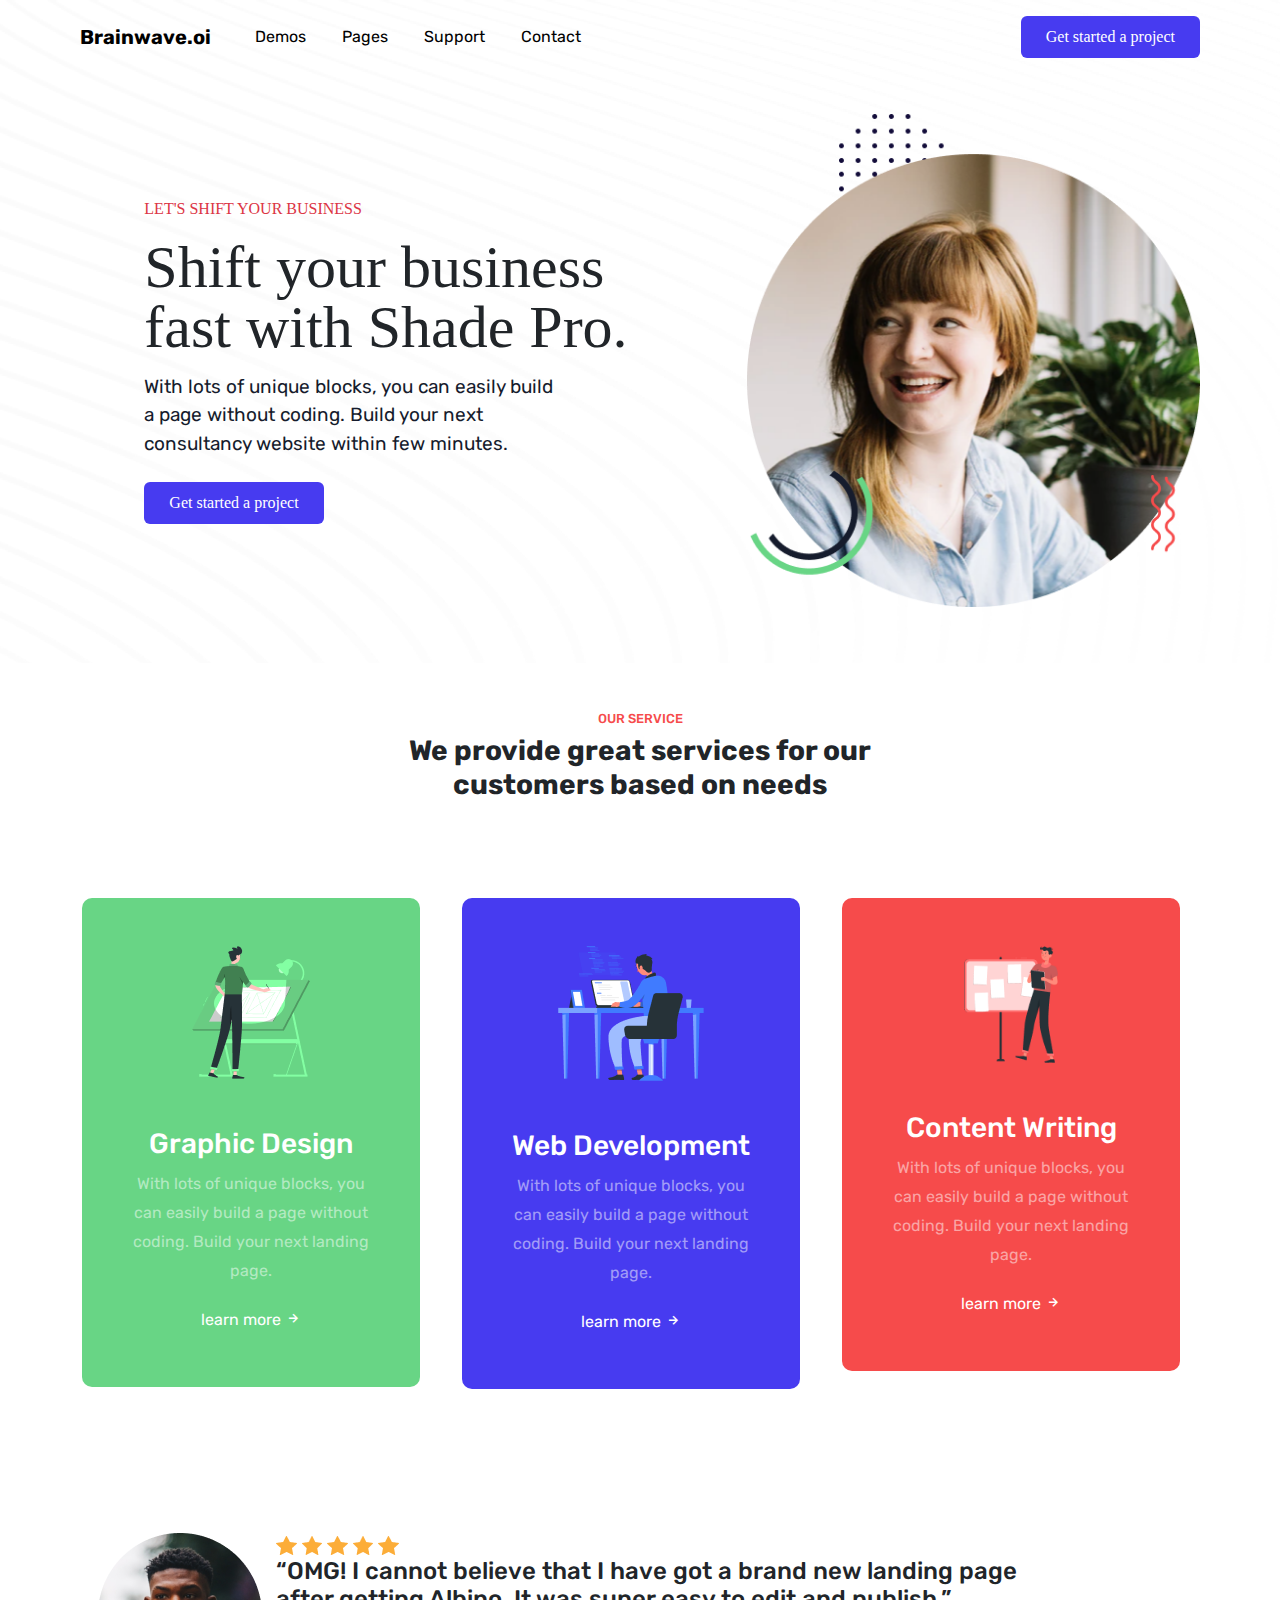
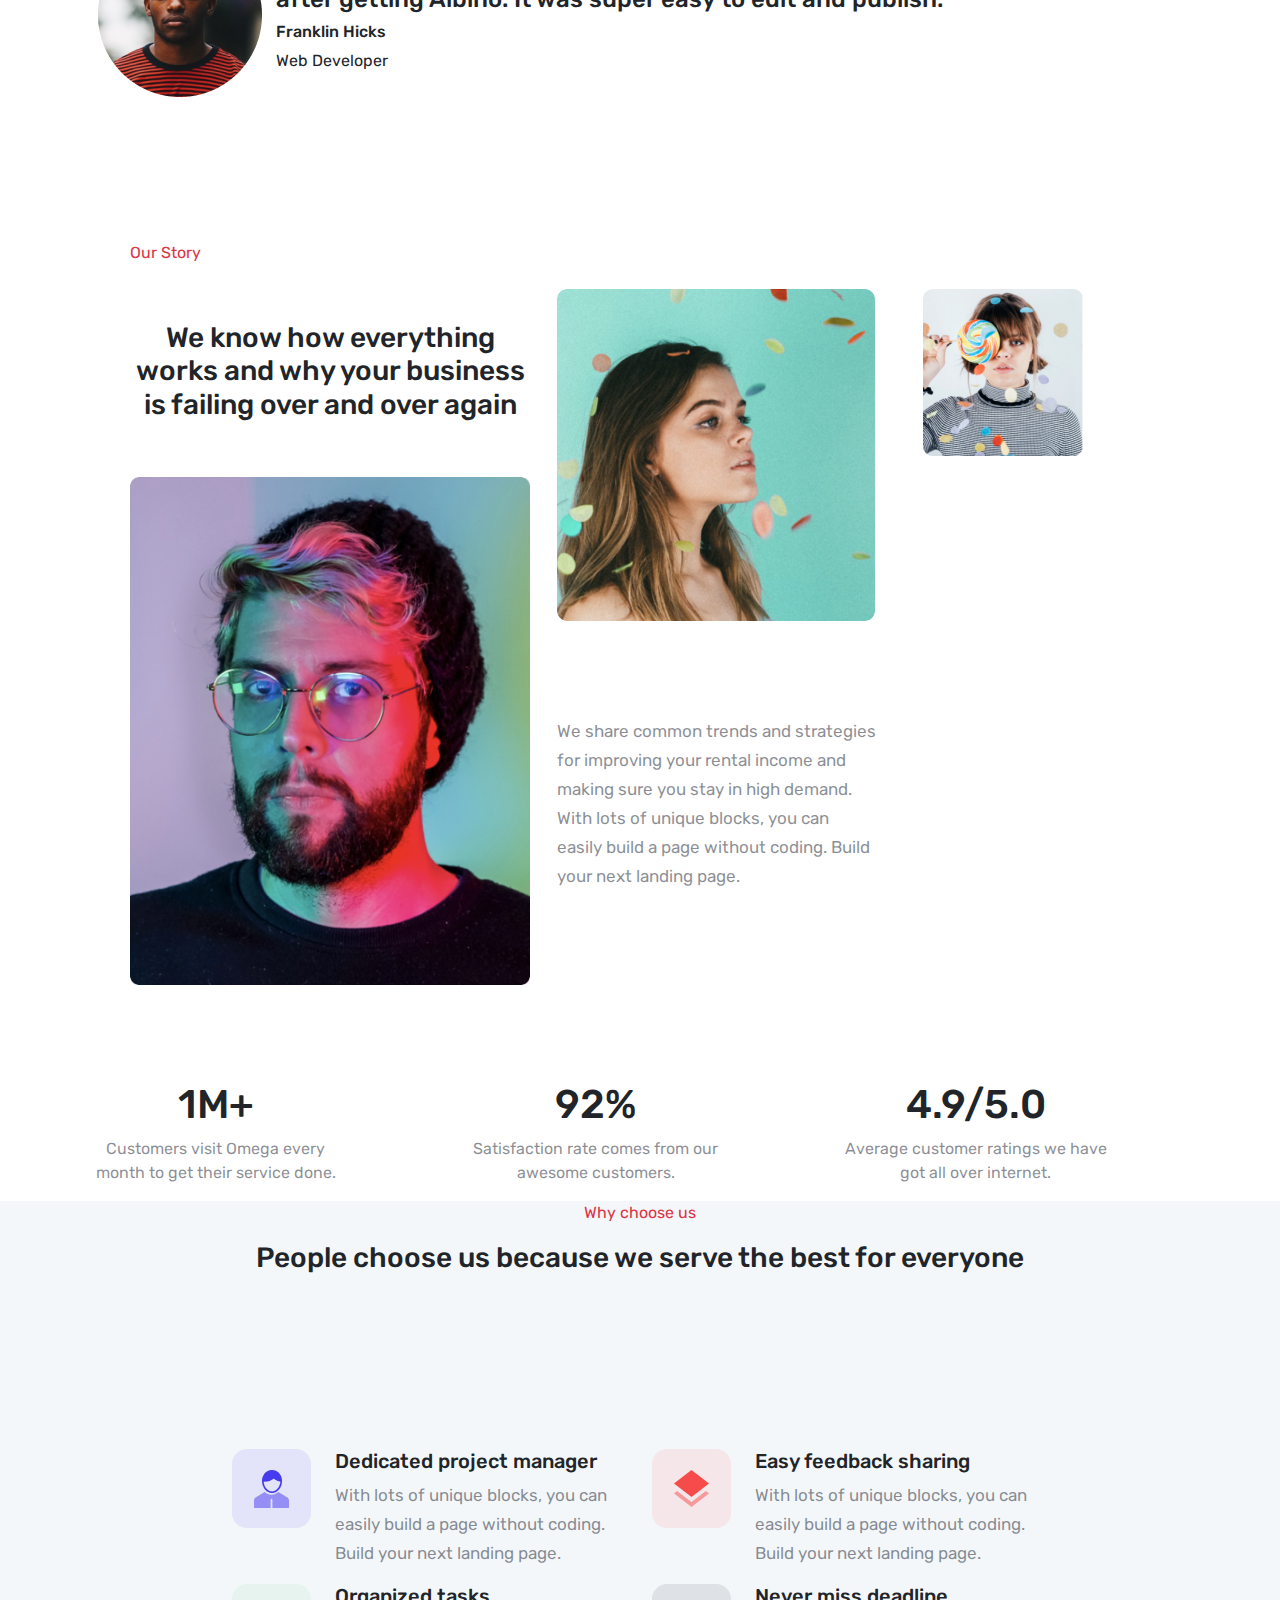
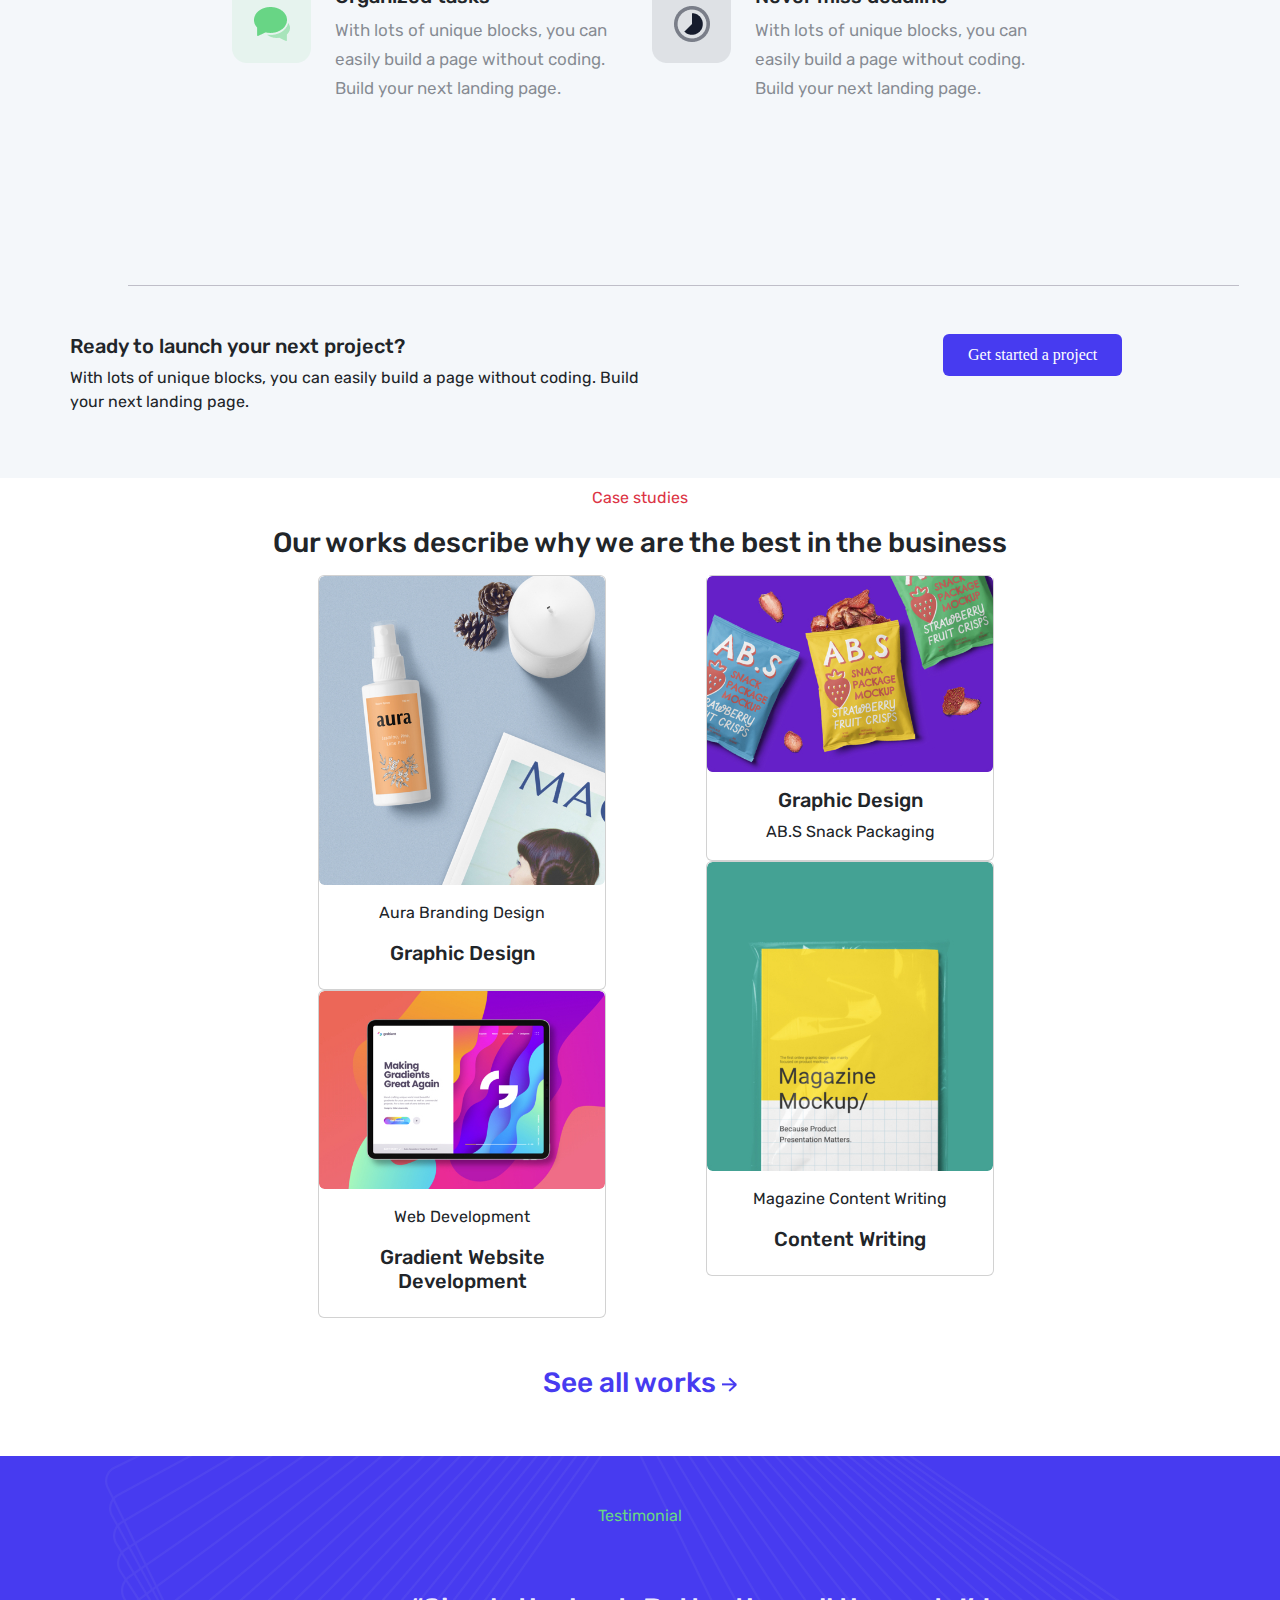
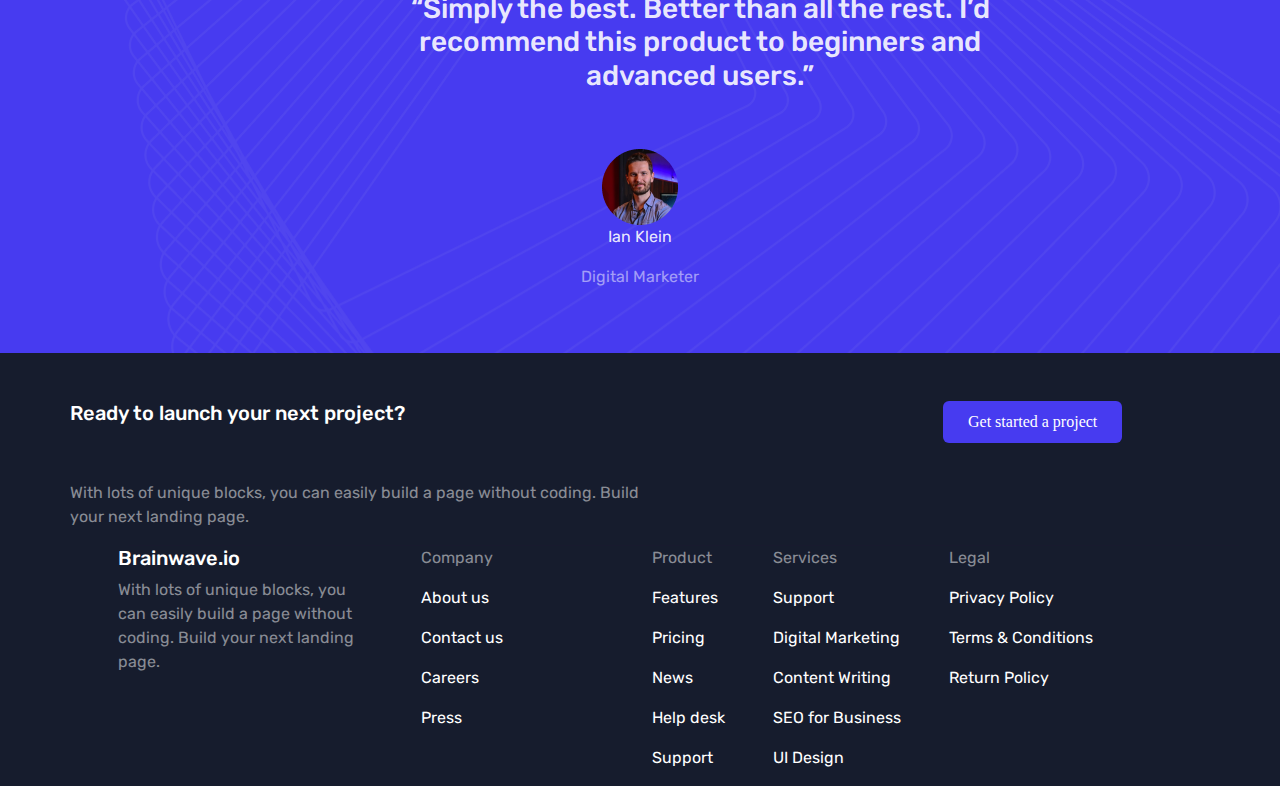
==== commit 52c41a80: "not responsive yet" ====
--- a/index.html
+++ b/index.html
@@ -64,7 +64,7 @@
 
         </div> 
          <div class="col col-12 col-sm-12 col-md-5  ">
-          <img src="assets/images/Image.png" alt="woman" class="top-img">
+          <img src="/images/Image.png" alt="woman" class="top-img">
 
         </div>
       </div> 
@@ -86,7 +86,7 @@
       <div class="row business ">
         <div class="col col-12 col-sm-12 col-md-4  gap-5 py-5  plug">
           <div class=" box-con1 py-5  ">
-            <img src="assets/images/Designer-rafiki.png" alt="" class="">
+            <img src="/images/Designer-rafiki.png" alt="" class="">
 
             <h3 class="pt-5 hero-hd">Graphic Design</h3>
             <p class="hero-sm px-5">With lots of unique blocks, you can easily
@@ -99,7 +99,7 @@
         </div>
         <div class="col col-12 col-sm-12 col-md-4 gap-5 py-5 plug ">
           <div class="box-con2 py-5 ">
-            <img src="assets/images/Programming-rafiki.png" alt="">
+            <img src="/images/Programming-rafiki.png" alt="">
 
             <h3 class="hero-hd pt-5">Web Development</h3>
             <p class="hero-sm px-5">With lots of unique blocks, you can easily build a
@@ -111,7 +111,7 @@
         </div>
         <div class="col col-12 col-sm-12 col-md-4 gap-5 py-5 plug">
           <div class="box-con3  py-5">
-            <img src="assets/images/Notes-rafiki.png " alt="" class="box-img">
+            <img src="/images/Notes-rafiki.png " alt="" class="box-img">
             <h3 class="hero-hd pt-5"> Content Writing</h3>
             <p class="hero-sm px-5">With lots of unique blocks, you can easily
               build a page without coding. Build your next landing page.</p>
@@ -128,11 +128,11 @@
     <div class="container px-5 py-5 omg-con ">
     <div class="row omg ">
       <div class="col col-12 col-sm-12 col-md-2">
-        <img src="assets/images/Oval (1).png" alt="" class="px-5">
+        <img src="/images/Oval (1).png" alt="" class="px-5">
       </div>
       <div class="col col-12 col-sm-12 col-md-10 ">
         <div class="px-5 ">
-          <img src="assets/images/Stars.png" alt="">
+          <img src="/images/Stars.png" alt="">
           <h4>“OMG! I cannot believe that I have got a brand new landing page after getting Albino. It was super easy to
             edit and publish.”</h4>
           <h6>Franklin Hicks</h6>
@@ -151,7 +151,7 @@
               <p class="text-danger story-4 text-start">Our Story</p>
               <h3 class="my-5 story-1 py-2">We know how everything works and why your business is failing over and over again</h3>   
                <div class="story-con ">
-                <img src="assets/images/1.png" alt="" class="story">
+                <img src="/images/1.png" alt="" class="story">
               </div> 
             </div>
     
@@ -160,11 +160,11 @@
             <div class="story-con-2  my-5">
               <div class="my-5">
     
-                <img src="assets/images/2.png" alt="" class="story-2">
+                <img src="/images/2.png" alt="" class="story-2">
               </div>
               <div class="my-5 mx-5">
     
-                <img src="assets/images/3.png" alt="" class="story-3 ">
+                <img src="/images/3.png" alt="" class="story-3 ">
               </div>
             </div>
      
@@ -219,7 +219,7 @@
       <div class="col-4 col-12 col-sm-12 col-md-6 ">
         <div class="d-flex box-wid gap-4">
           <div class="justify-content-start">
-            <img src="assets/images/Icon (1).png" alt="" class="icon-img">
+            <img src="/images/Icon (1).png" alt="" class="icon-img">
           </div>
           <div  class="icon-s ">
       <h5>Dedicated project manager</h5>
@@ -229,7 +229,7 @@
         
         <div class="d-flex  box-wid gap-4">
           <div>
-            <img src=" assets/images/Icon (2).png" alt="" class="icon-img" >
+            <img src=" /images/Icon (2).png" alt="" class="icon-img" >
           </div>
           <div  class="icon-s  gap-4">
           <h5>Organized tasks</h5>
@@ -241,7 +241,7 @@
       <div class="col col-12 col-sm-12 col-md-6">
         <div class="d-flex box-wid gap-4">
           <div>
-            <img src=" assets/images/Icon.png " alt="" class="icon-img">
+            <img src=" /images/Icon.png " alt="" class="icon-img">
           </div>
           <div  class="icon-s">
           <h5>Easy feedback sharing</h5>
@@ -250,7 +250,7 @@
         </div>
         <div class="d-flex box-wid gap-4">
           <div> 
-            <img src="assets/images/Icon (3).png" alt="" class="icon-img">
+            <img src="/images/Icon (3).png" alt="" class="icon-img">
           </div>
           <div  class="icon-s">
           <h5>Never miss deadline</h5>
@@ -295,14 +295,14 @@
       <div class="col col-12 col-sm-12 col-md-4 card-best-2">
   
         <div class="card" style="width: 18rem;">
-          <img src="assets/images/Img.png" alt="">
+          <img src="/images/Img.png" alt="">
           <div class="card-body">
             <p class="card-text">Aura Branding Design<p>
                 <h5>Graphic Design</h5>
           </div>
         </div>
         <div class="card" style="width: 18rem;">
-  <img src="assets/images/Img (2).png" alt="">
+  <img src="/images/Img (2).png" alt="">
           <div class="card-body">
             <p class="card-text">Web Development</p>
             <h5> Gradient Website Development</h5>
@@ -314,13 +314,13 @@
       </div>
       <div class="col col-12 col-sm-12 col-md-4 card-best-2">
         <div class="card" style="width: 18rem;">
-          <img src="assets/images/Img (1).png" alt="">
+          <img src="/images/Img (1).png" alt="">
           <div class="card-body"><h5>Graphic Design</h5>
             <p class="card-text">AB.S Snack Packaging</p>
           </div>
         </div>
         <div class="card" style="width: 18rem;">
-          <img src="assets/images/Img (3).png" alt="">
+          <img src="/images/Img (3).png" alt="">
           <div class="card-body">
             <p class="card-text">Magazine Content Writing</p>
             <h5>Content Writing</h5>
@@ -333,7 +333,7 @@
     </div>
   </div>
   <h3 class="work text-center py-5">See all works
-    <img src="assets/images/tail-right.png" alt="">
+    <img src="/images/tail-right.png" alt="">
   </h3>
 
   <div class="footer-section text-center py-5 ">
@@ -344,7 +344,7 @@
           <div class="primary-2 py-5 ">
           <h3 class="primary-6">“Simply the best. Better than all the rest. I’d recommend this product to beginners and advanced users.”</h3>
           </div>
-          <img src="assets/images/Oval (2).png" alt="">
+          <img src="/images/Oval (2).png" alt="">
         
           <p class="primary-3">Ian Klein</p>
           <p class="primary-4">Digital Marketer</p>
--- a/style.css
+++ b/style.css
@@ -2,7 +2,7 @@
 @import url('https://fonts.googleapis.com/css2?family=Rubik:ital,wght@0,300..900;1,300..900&display=swap');
 @font-face{
     font-family: gilroysemibold;
-    src: url("./assets/gilroy/Gilroy-SemiBold.ttf");
+    src: url("./gilroy/Gilroy-SemiBold.ttf");
 }
 *{
     padding: 0;
@@ -13,11 +13,13 @@
     font-family: "Rubik",sans-serif;
     overflow:scroll;
     background-color: white;
+    overflow-x: hidden !important;
+overflow: auto;
   
     
 }
 .top-section{
-    background-image: url('assets/images/Bitmap.png');
+    background-image: url('/images/Bitmap.png');
     padding: 0.5rem 5rem;
     width: 100%;
   
@@ -193,7 +195,7 @@
     padding: 0 !important;
 }
 .footer-section{
-    background-image: url('assets/images/BG\ \(1\).png');
+    background-image: url('/images/BG\ \(1\).png');
     width: 100%;
 }
 .primary-1{
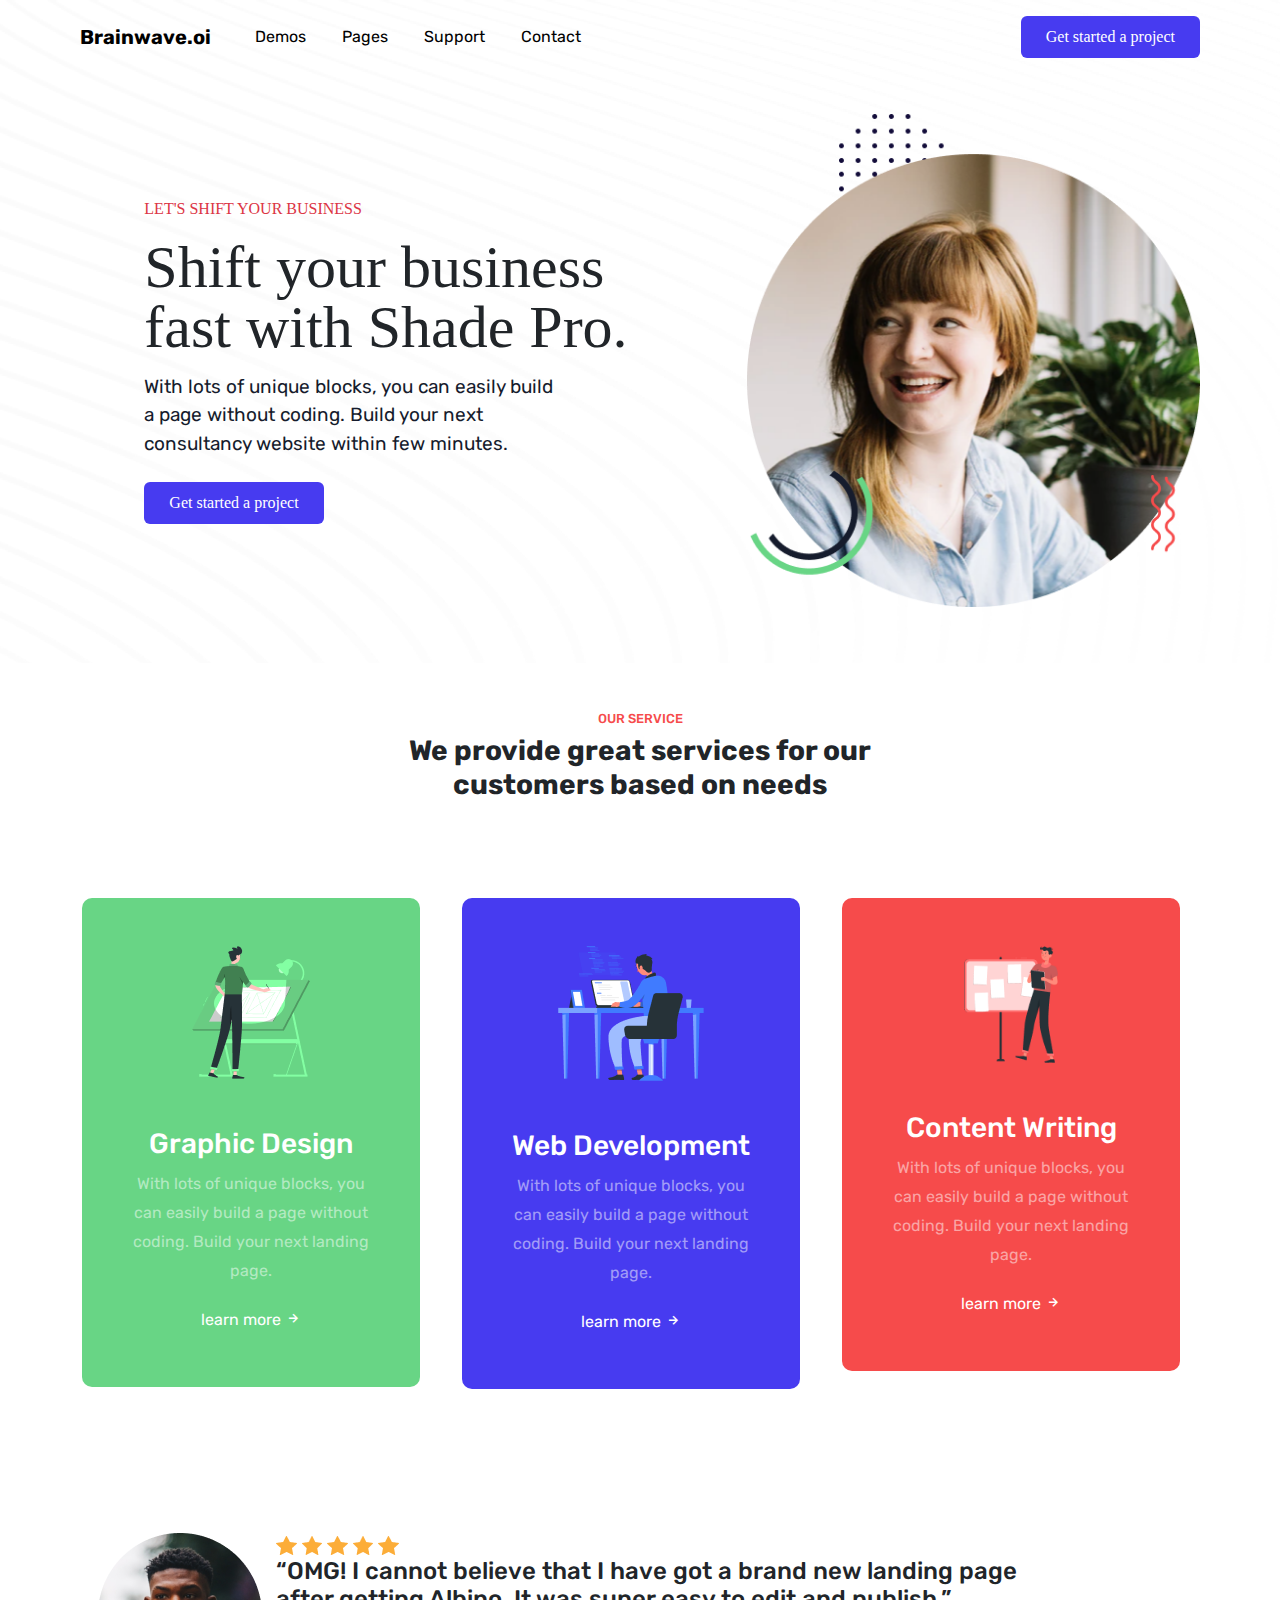
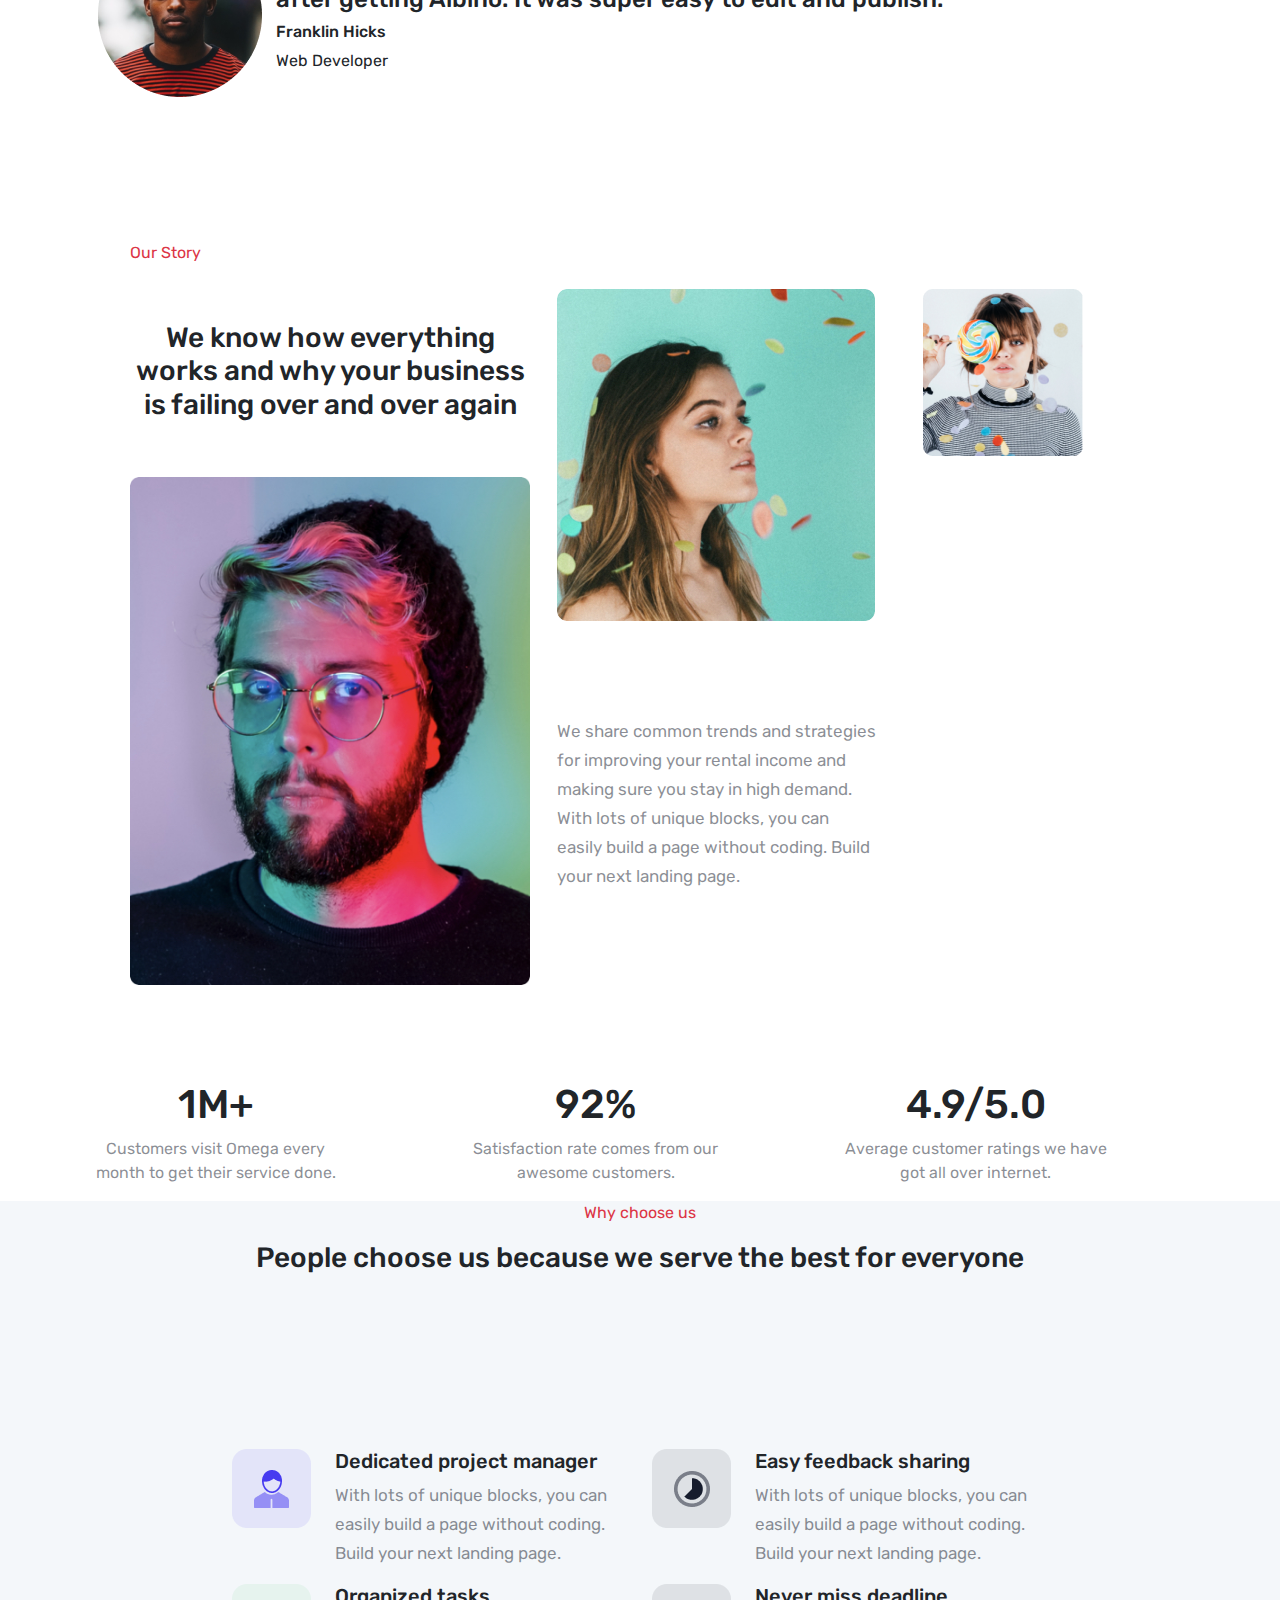
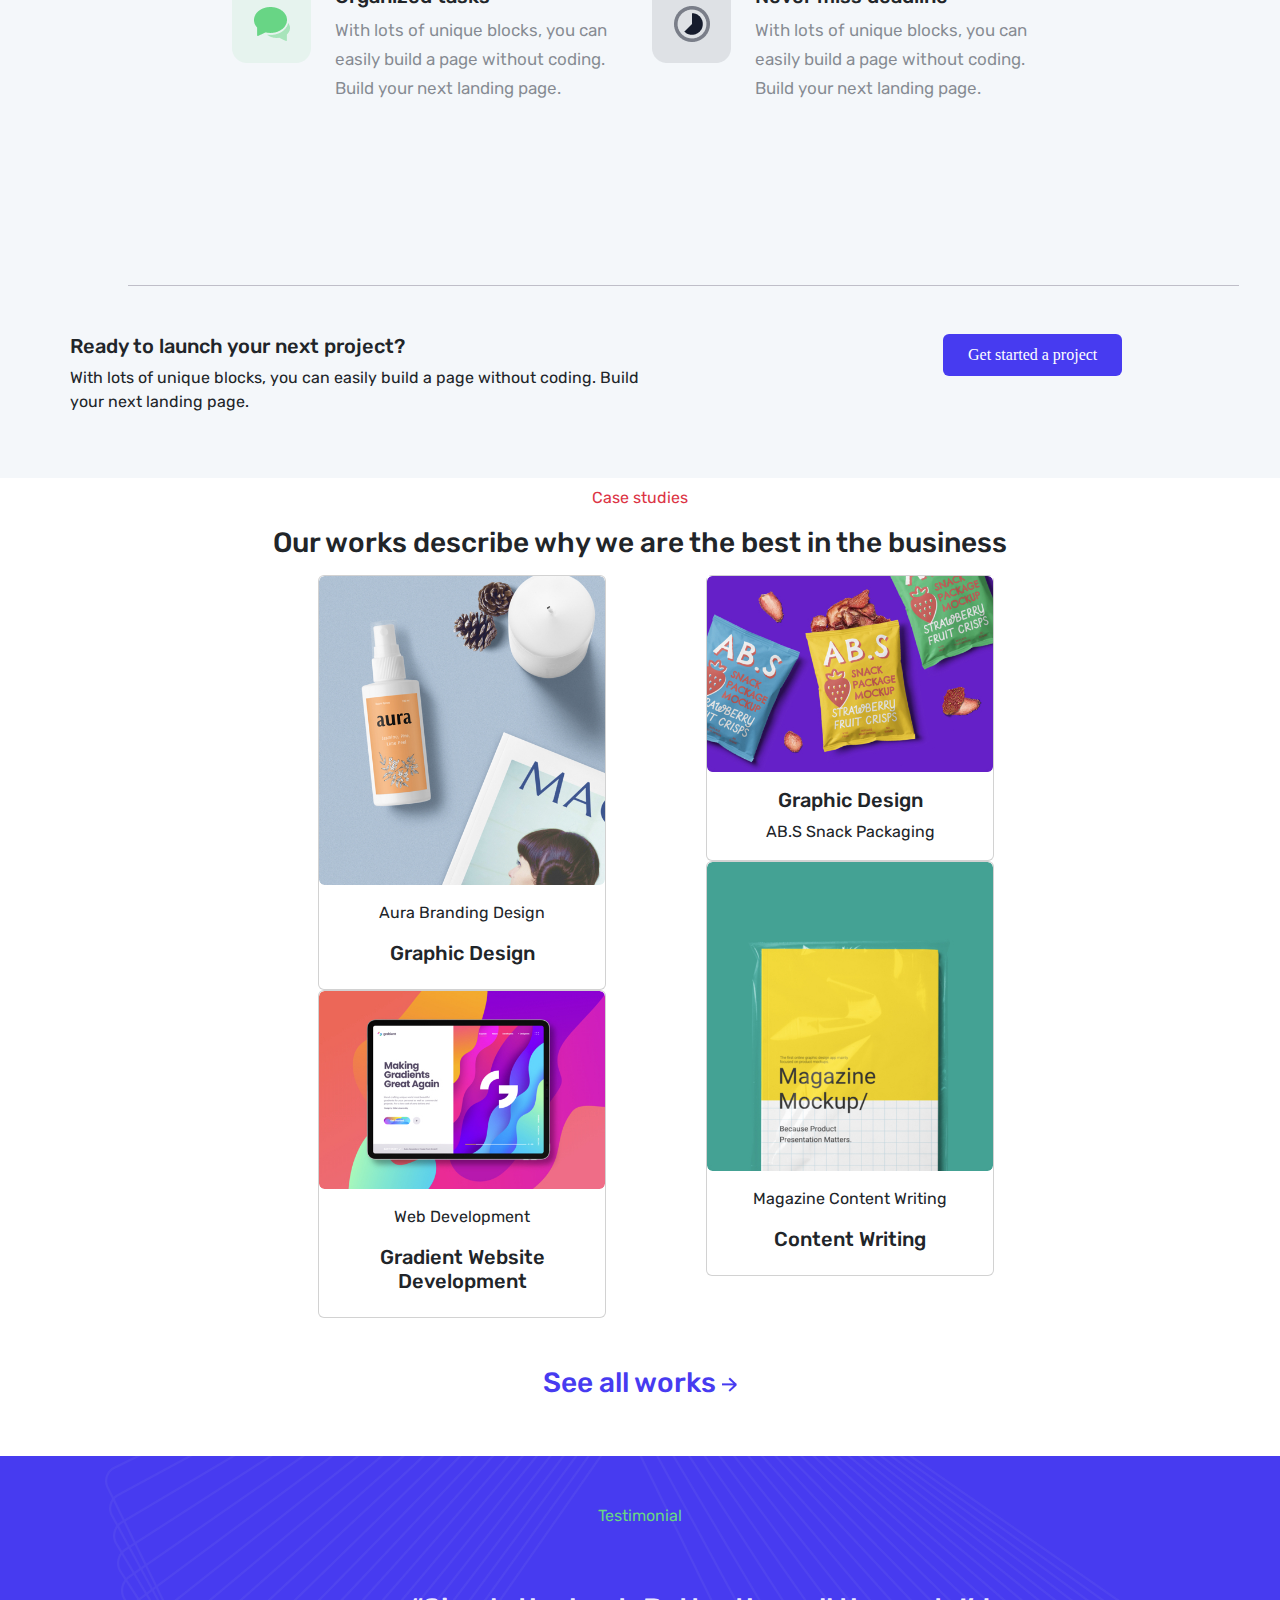
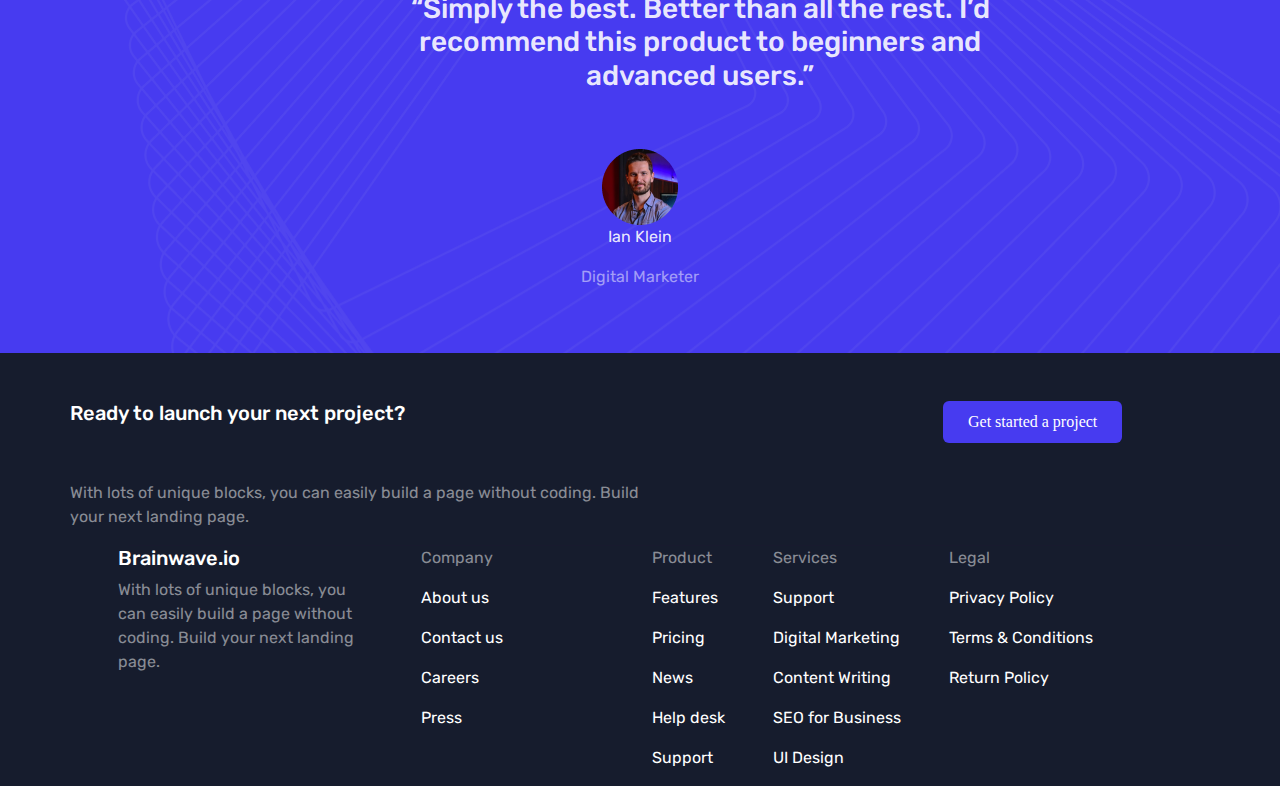
==== commit e57d46a1: "new commit" ====
--- a/index.html
+++ b/index.html
@@ -64,7 +64,7 @@
 
         </div> 
          <div class="col col-12 col-sm-12 col-md-5  ">
-          <img src="/images/Image.png" alt="woman" class="top-img">
+          <img src="asset/Image.png" alt="woman" class="top-img">
 
         </div>
       </div> 
@@ -86,7 +86,7 @@
       <div class="row business ">
         <div class="col col-12 col-sm-12 col-md-4  gap-5 py-5  plug">
           <div class=" box-con1 py-5  ">
-            <img src="/images/Designer-rafiki.png" alt="" class="">
+            <img src="asset/Designer-rafiki.png" alt="" class="">
 
             <h3 class="pt-5 hero-hd">Graphic Design</h3>
             <p class="hero-sm px-5">With lots of unique blocks, you can easily
@@ -99,7 +99,7 @@
         </div>
         <div class="col col-12 col-sm-12 col-md-4 gap-5 py-5 plug ">
           <div class="box-con2 py-5 ">
-            <img src="/images/Programming-rafiki.png" alt="">
+            <img src="asset/Programming-rafiki.png" alt="">
 
             <h3 class="hero-hd pt-5">Web Development</h3>
             <p class="hero-sm px-5">With lots of unique blocks, you can easily build a
@@ -111,7 +111,7 @@
         </div>
         <div class="col col-12 col-sm-12 col-md-4 gap-5 py-5 plug">
           <div class="box-con3  py-5">
-            <img src="/images/Notes-rafiki.png " alt="" class="box-img">
+            <img src="asset/Notes-rafiki.png" alt="" class="box-img">
             <h3 class="hero-hd pt-5"> Content Writing</h3>
             <p class="hero-sm px-5">With lots of unique blocks, you can easily
               build a page without coding. Build your next landing page.</p>
@@ -128,11 +128,11 @@
     <div class="container px-5 py-5 omg-con ">
     <div class="row omg ">
       <div class="col col-12 col-sm-12 col-md-2">
-        <img src="/images/Oval (1).png" alt="" class="px-5">
+        <img src="asset/Oval (1).png" alt="" class="px-5">
       </div>
       <div class="col col-12 col-sm-12 col-md-10 ">
         <div class="px-5 ">
-          <img src="/images/Stars.png" alt="">
+          <img src="asset/Stars.png" alt="">
           <h4>“OMG! I cannot believe that I have got a brand new landing page after getting Albino. It was super easy to
             edit and publish.”</h4>
           <h6>Franklin Hicks</h6>
@@ -151,7 +151,7 @@
               <p class="text-danger story-4 text-start">Our Story</p>
               <h3 class="my-5 story-1 py-2">We know how everything works and why your business is failing over and over again</h3>   
                <div class="story-con ">
-                <img src="/images/1.png" alt="" class="story">
+                <img src="asset/1.png" alt="" class="story">
               </div> 
             </div>
     
@@ -160,11 +160,11 @@
             <div class="story-con-2  my-5">
               <div class="my-5">
     
-                <img src="/images/2.png" alt="" class="story-2">
+                <img src="asset/2.png" alt="" class="story-2">
               </div>
               <div class="my-5 mx-5">
     
-                <img src="/images/3.png" alt="" class="story-3 ">
+                <img src="asset/3.png" alt="" class="story-3 ">
               </div>
             </div>
      
@@ -219,7 +219,7 @@
       <div class="col-4 col-12 col-sm-12 col-md-6 ">
         <div class="d-flex box-wid gap-4">
           <div class="justify-content-start">
-            <img src="/images/Icon (1).png" alt="" class="icon-img">
+            <img src="asset/Icon (1).png" alt="" class="icon-img">
           </div>
           <div  class="icon-s ">
       <h5>Dedicated project manager</h5>
@@ -229,7 +229,7 @@
         
         <div class="d-flex  box-wid gap-4">
           <div>
-            <img src=" /images/Icon (2).png" alt="" class="icon-img" >
+            <img src="asset/Icon (2).png" alt="" class="icon-img" >
           </div>
           <div  class="icon-s  gap-4">
           <h5>Organized tasks</h5>
@@ -241,7 +241,7 @@
       <div class="col col-12 col-sm-12 col-md-6">
         <div class="d-flex box-wid gap-4">
           <div>
-            <img src=" /images/Icon.png " alt="" class="icon-img">
+            <img src="asset/Icon (3).png" alt="" class="icon-img">
           </div>
           <div  class="icon-s">
           <h5>Easy feedback sharing</h5>
@@ -250,7 +250,7 @@
         </div>
         <div class="d-flex box-wid gap-4">
           <div> 
-            <img src="/images/Icon (3).png" alt="" class="icon-img">
+            <img src="asset/Icon (3).png" alt="" class="icon-img">
           </div>
           <div  class="icon-s">
           <h5>Never miss deadline</h5>
@@ -295,14 +295,14 @@
       <div class="col col-12 col-sm-12 col-md-4 card-best-2">
   
         <div class="card" style="width: 18rem;">
-          <img src="/images/Img.png" alt="">
+          <img src="asset/Img.png" alt="">
           <div class="card-body">
             <p class="card-text">Aura Branding Design<p>
                 <h5>Graphic Design</h5>
           </div>
         </div>
         <div class="card" style="width: 18rem;">
-  <img src="/images/Img (2).png" alt="">
+  <img src="asset/Img (2).png" alt="">
           <div class="card-body">
             <p class="card-text">Web Development</p>
             <h5> Gradient Website Development</h5>
@@ -314,13 +314,13 @@
       </div>
       <div class="col col-12 col-sm-12 col-md-4 card-best-2">
         <div class="card" style="width: 18rem;">
-          <img src="/images/Img (1).png" alt="">
+          <img src="asset/Img (1).png" alt="">
           <div class="card-body"><h5>Graphic Design</h5>
             <p class="card-text">AB.S Snack Packaging</p>
           </div>
         </div>
         <div class="card" style="width: 18rem;">
-          <img src="/images/Img (3).png" alt="">
+          <img src="asset/Img (3).png" alt="">
           <div class="card-body">
             <p class="card-text">Magazine Content Writing</p>
             <h5>Content Writing</h5>
@@ -333,7 +333,7 @@
     </div>
   </div>
   <h3 class="work text-center py-5">See all works
-    <img src="/images/tail-right.png" alt="">
+    <img src="asset/tail-right.png" alt="">
   </h3>
 
   <div class="footer-section text-center py-5 ">
@@ -344,7 +344,7 @@
           <div class="primary-2 py-5 ">
           <h3 class="primary-6">“Simply the best. Better than all the rest. I’d recommend this product to beginners and advanced users.”</h3>
           </div>
-          <img src="/images/Oval (2).png" alt="">
+          <img src="asset/Oval (2).png" alt="">
         
           <p class="primary-3">Ian Klein</p>
           <p class="primary-4">Digital Marketer</p>
--- a/style.css
+++ b/style.css
@@ -11,15 +11,15 @@
 body{
    
     font-family: "Rubik",sans-serif;
-    overflow:scroll;
+   
     background-color: white;
     overflow-x: hidden !important;
-overflow: auto;
+
   
     
 }
 .top-section{
-    background-image: url('/images/Bitmap.png');
+    background-image: url('asset/Bitmap.png');
     padding: 0.5rem 5rem;
     width: 100%;
   
@@ -195,7 +195,7 @@
     padding: 0 !important;
 }
 .footer-section{
-    background-image: url('/images/BG\ \(1\).png');
+    background-image: url('asset/BG\ \(1\).png');
     width: 100%;
 }
 .primary-1{
@@ -270,6 +270,16 @@
 
 
 @media (min-width:760px) and (max-width:1030px){
+    body{
+   
+        font-family: "Rubik",sans-serif;
+       
+        background-color: white;
+        overflow-x: hidden !important;
+    
+      
+        
+    }
     .business{
         flex-direction: column;
     }
@@ -340,8 +350,15 @@
 
 }
 @media (max-width:600px){
-    body {
+    body{
+   
+        font-family: "Rubik",sans-serif;
+       
+        background-color: white;
         overflow-x: hidden !important;
+    
+      
+        
     }
     .nav-item{
         padding: 0;
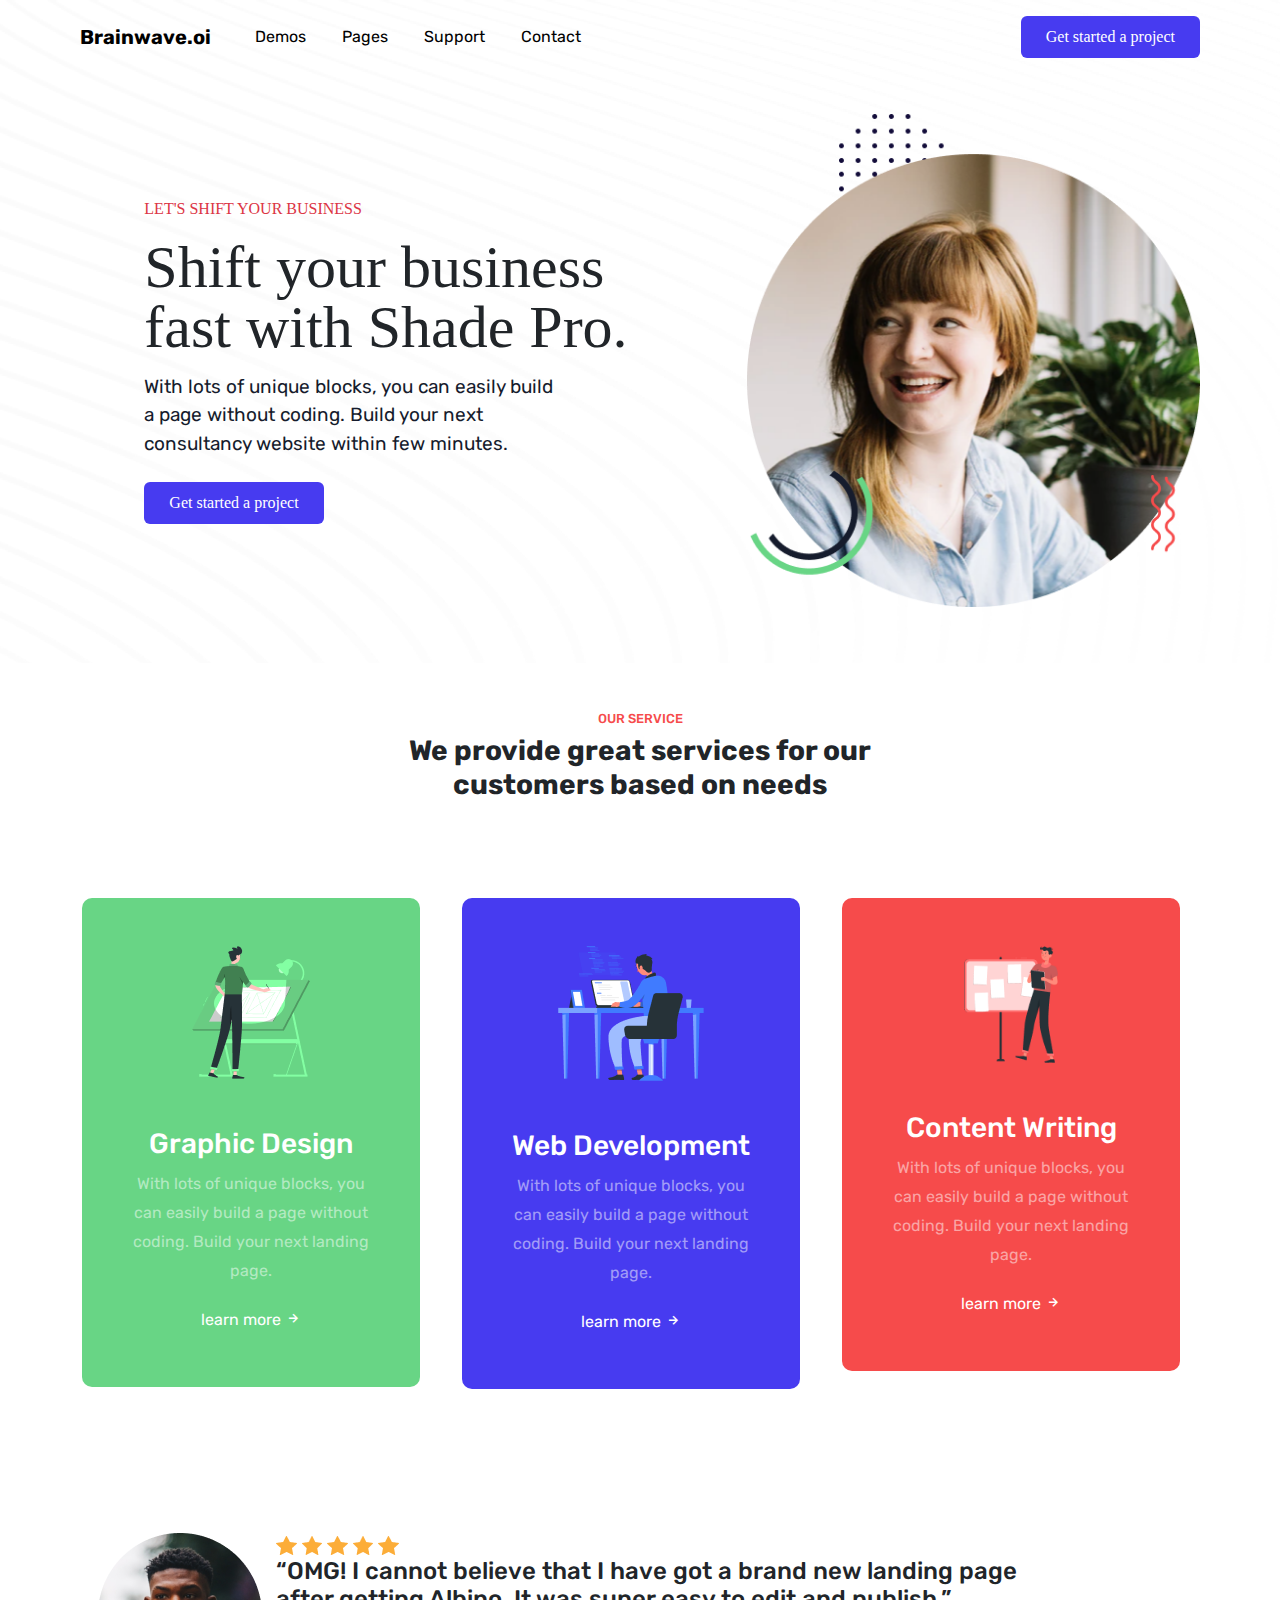
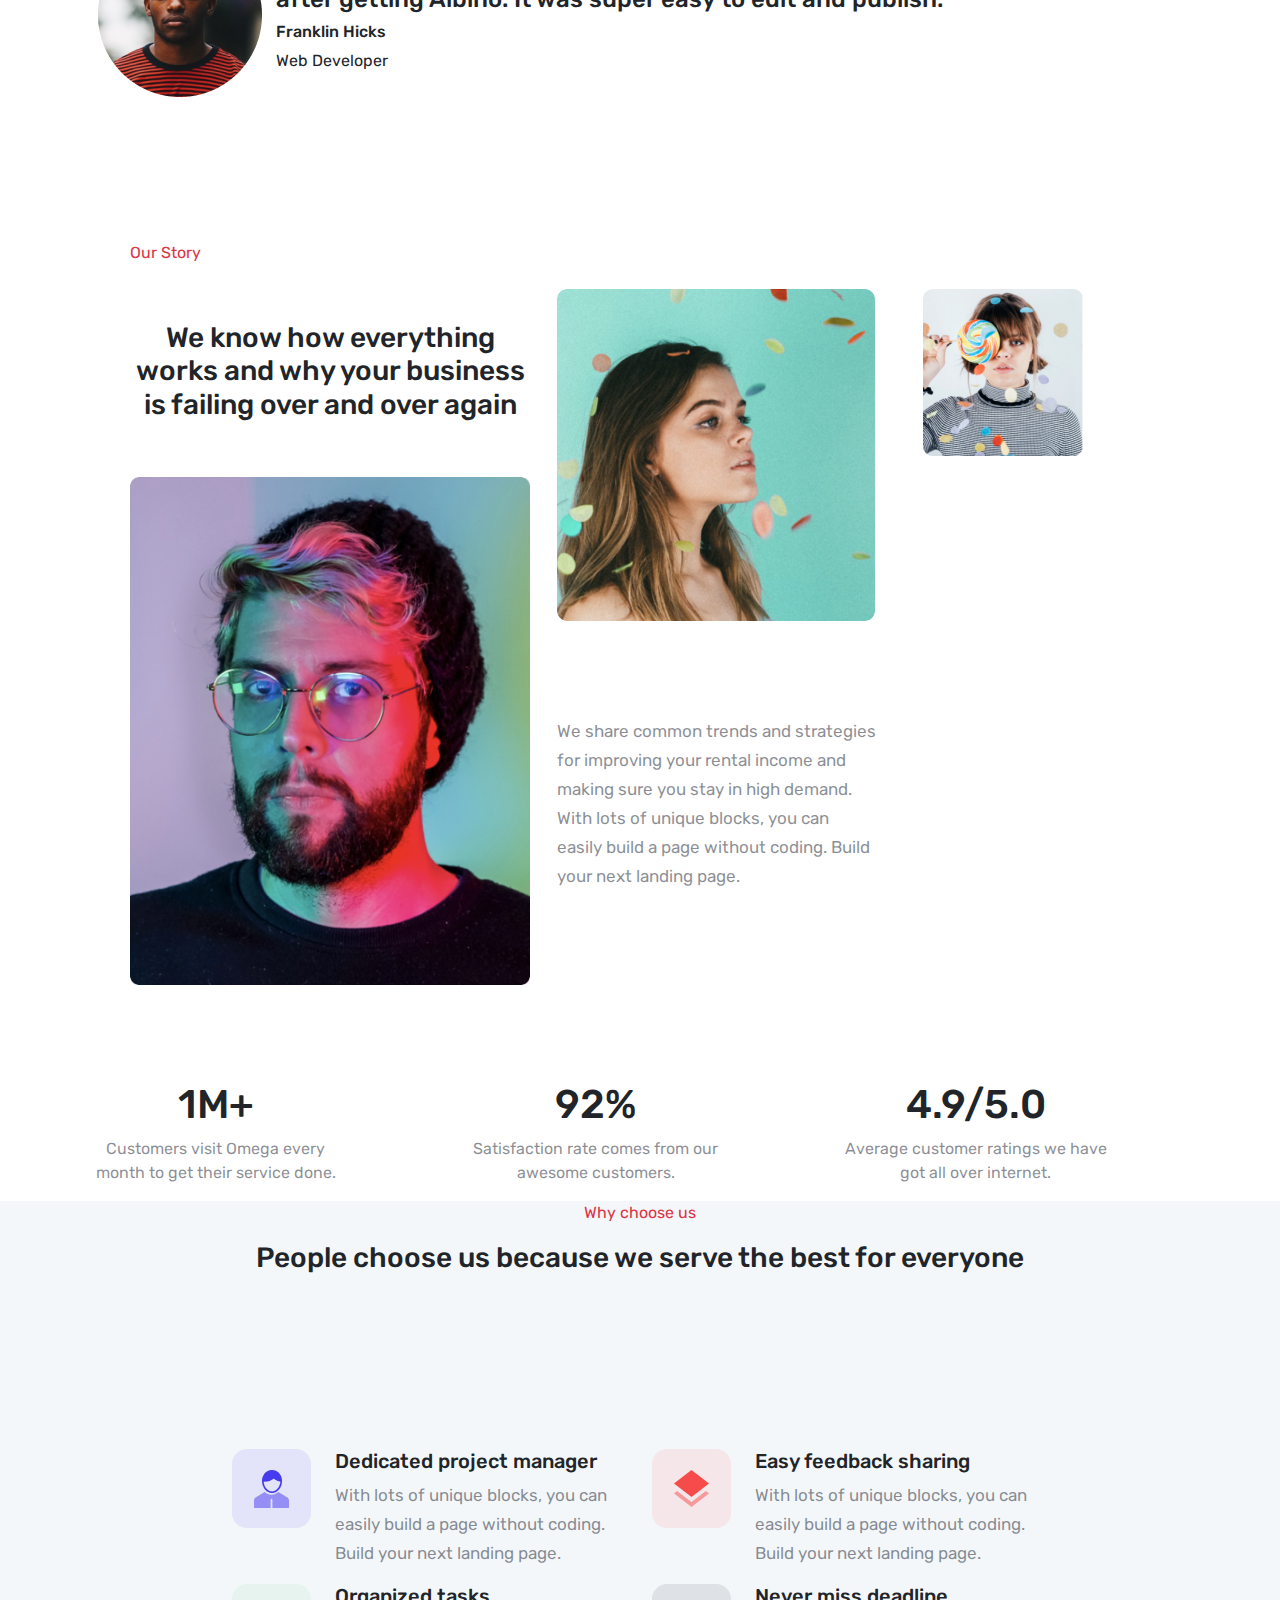
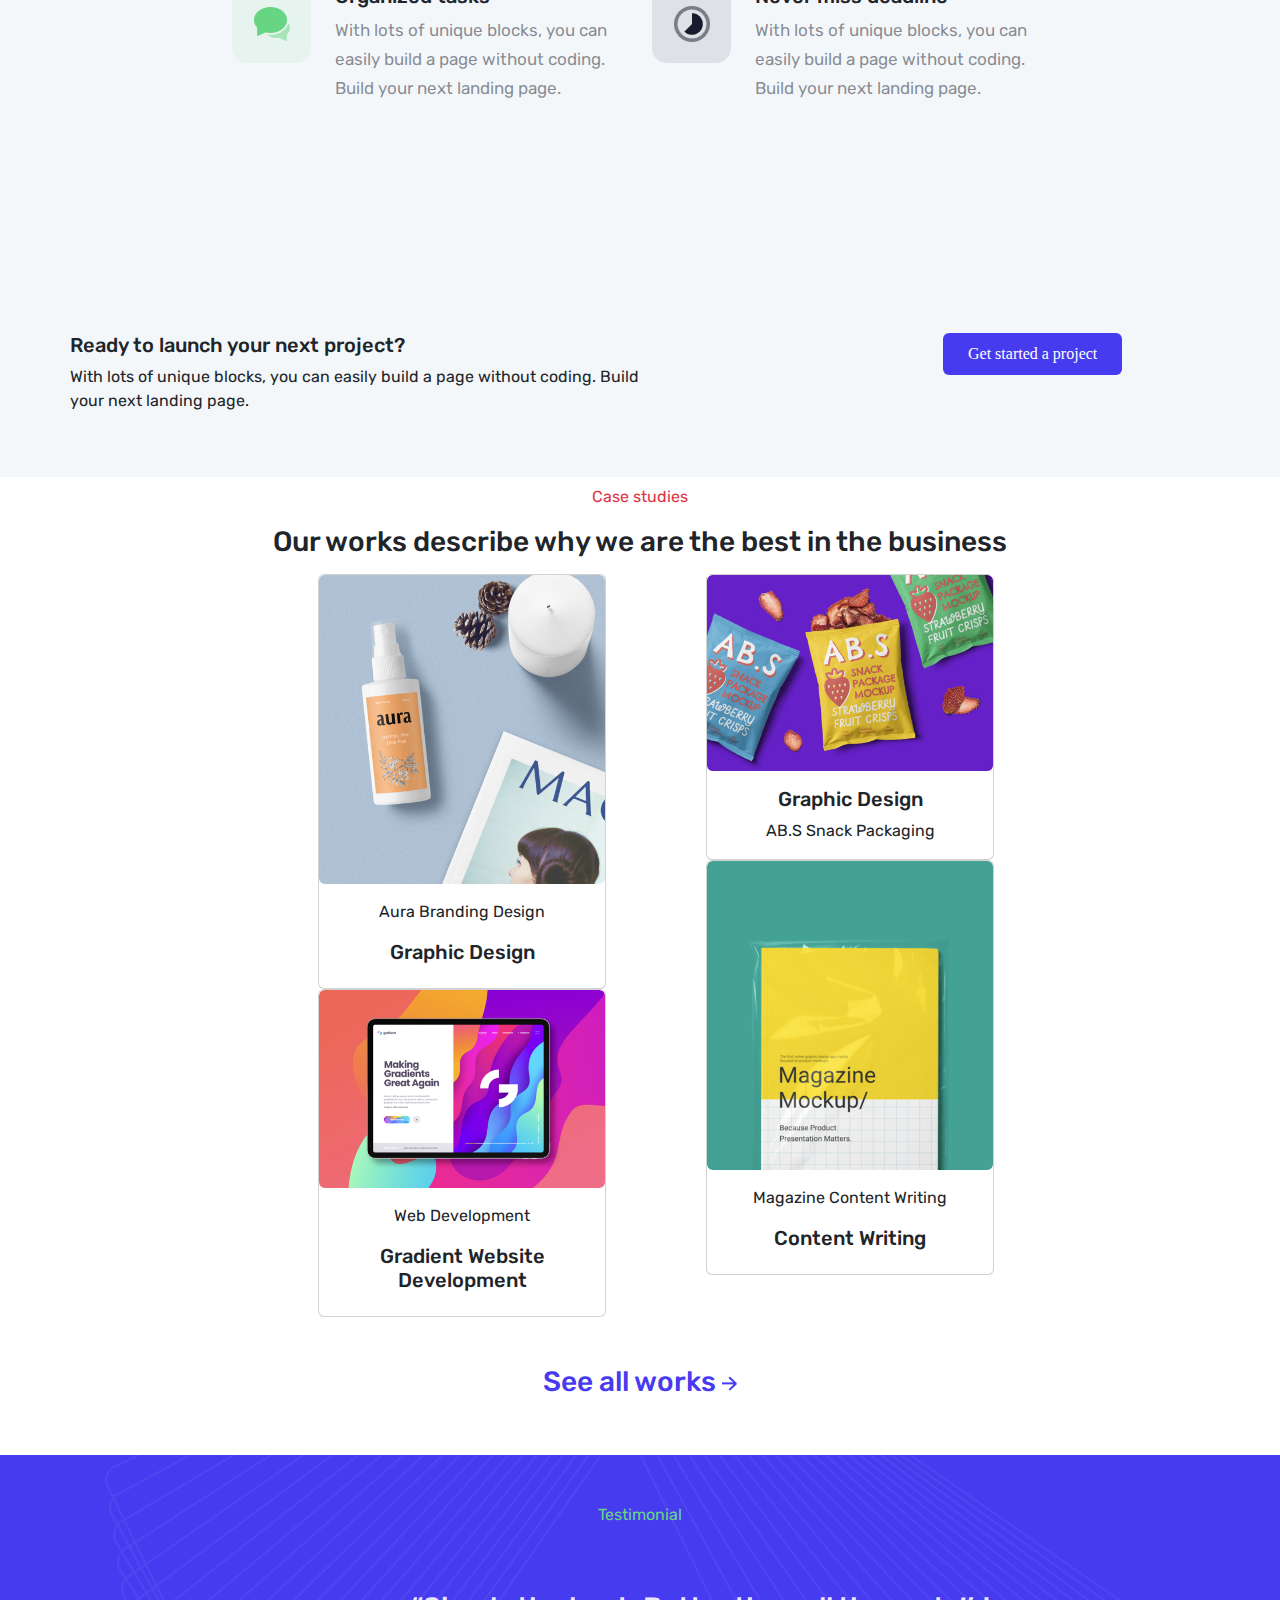
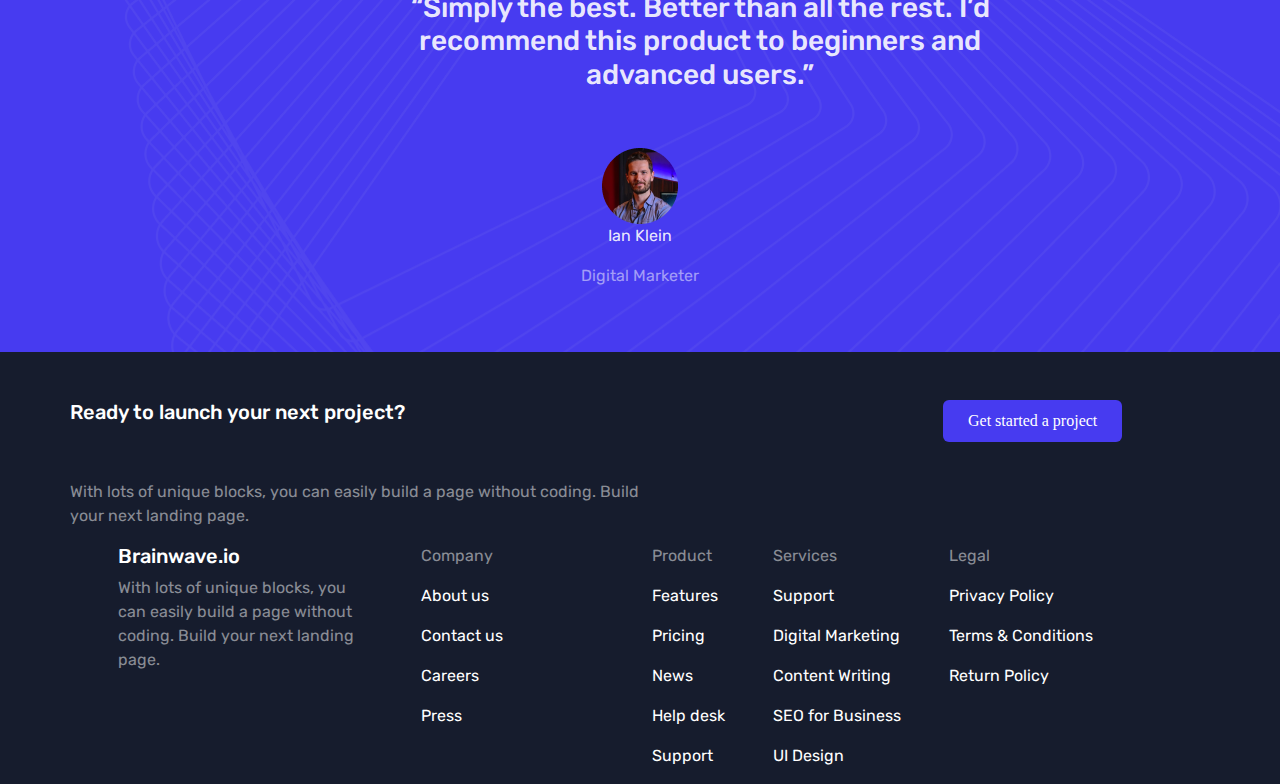
==== commit 92da3d92: "done with the over flow" ====
--- a/index.html
+++ b/index.html
@@ -42,7 +42,6 @@
             </ul>
             <button type="button" class="btn  get-button px-4 py-2">Get started a project</button>
 
-
           </div>
         </div>
       </nav>
@@ -241,7 +240,7 @@
       <div class="col col-12 col-sm-12 col-md-6">
         <div class="d-flex box-wid gap-4">
           <div>
-            <img src="asset/Icon (3).png" alt="" class="icon-img">
+            <img src="asset/Icon.png" alt="" class="icon-img">
           </div>
           <div  class="icon-s">
           <h5>Easy feedback sharing</h5>
@@ -262,7 +261,7 @@
     </div>
   </div>
 
-  <hr class="hr-1"> 
+  <!-- <hr class="hr-1">  -->
 
    <div class="container get-pro text-start py-5 px-5">
     <div class="row ">
@@ -371,7 +370,7 @@
        
       </div>
     </div>
-    <hr class="hr-1"> 
+    <!-- <hr class="hr-2">  -->
   <div class="container text-start  footer-main  px-5">
     <div class="row ">
       <div class="col d-flex gap-5">
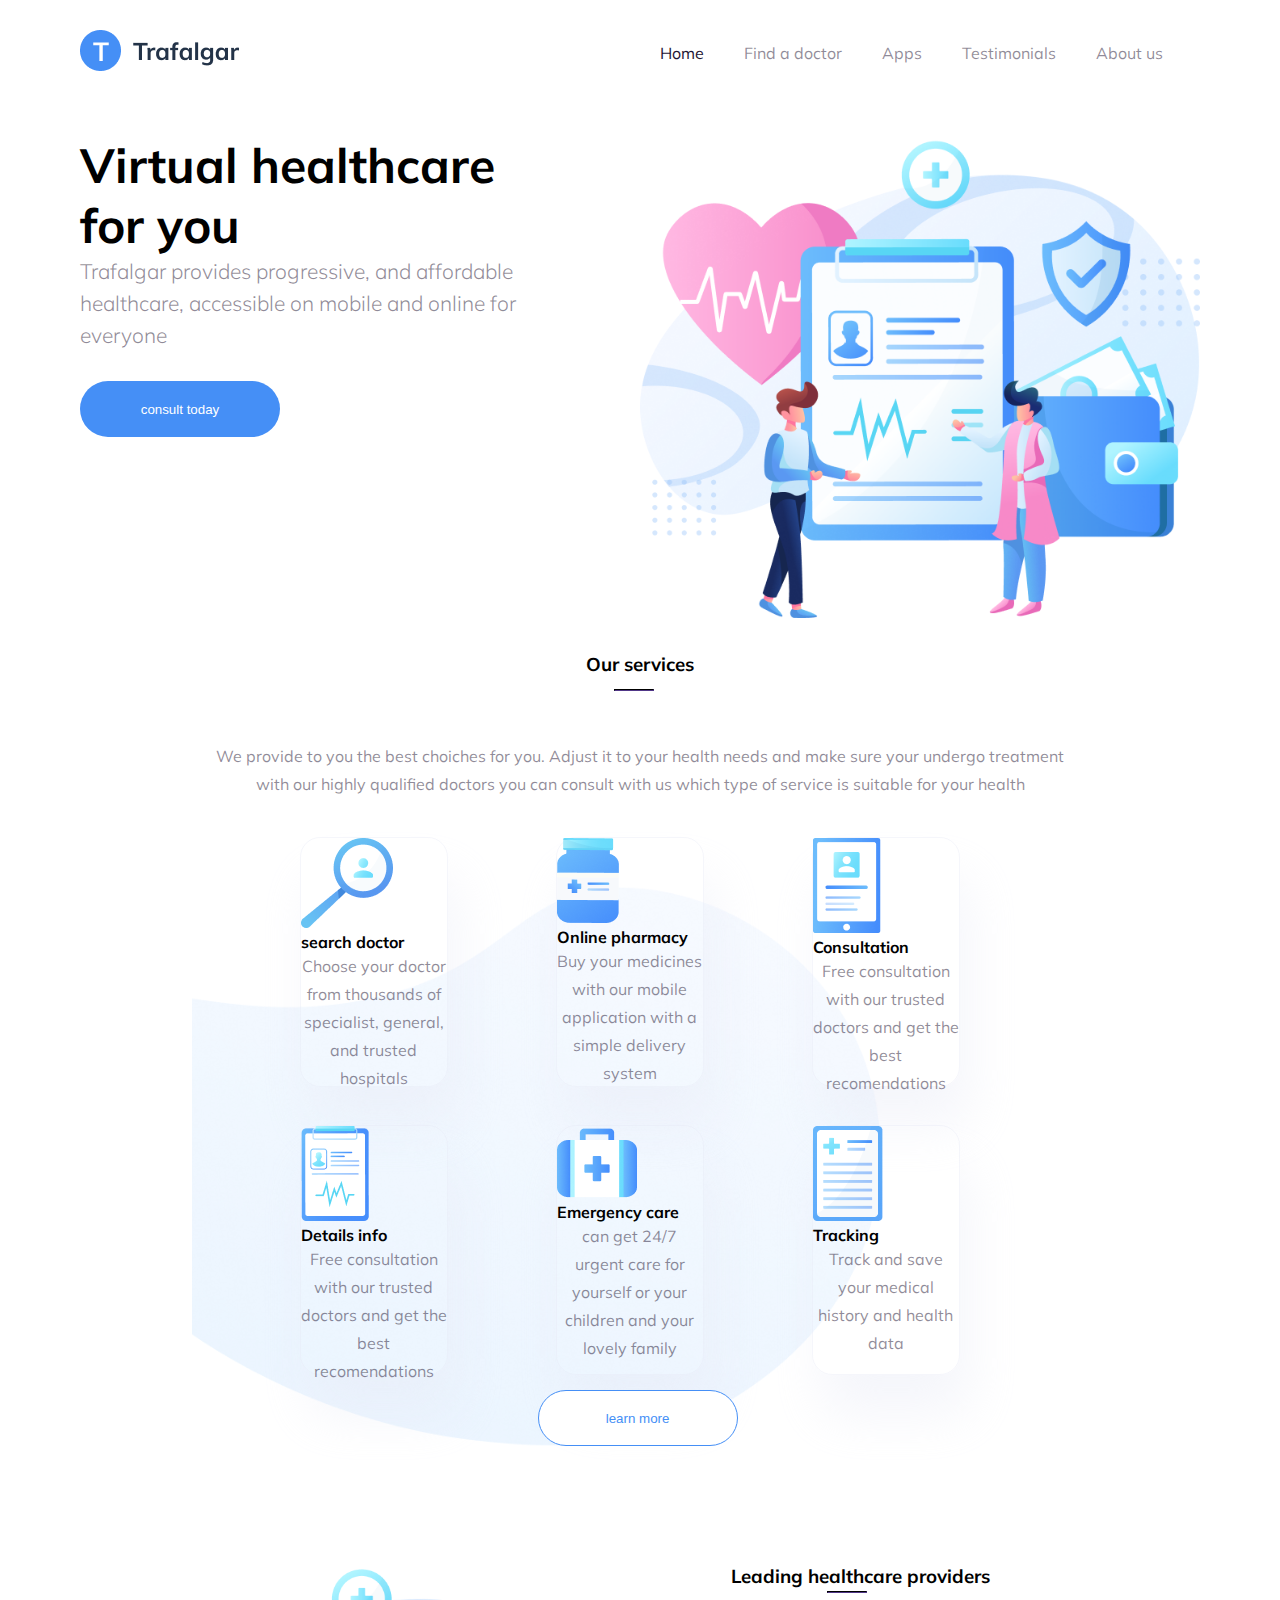
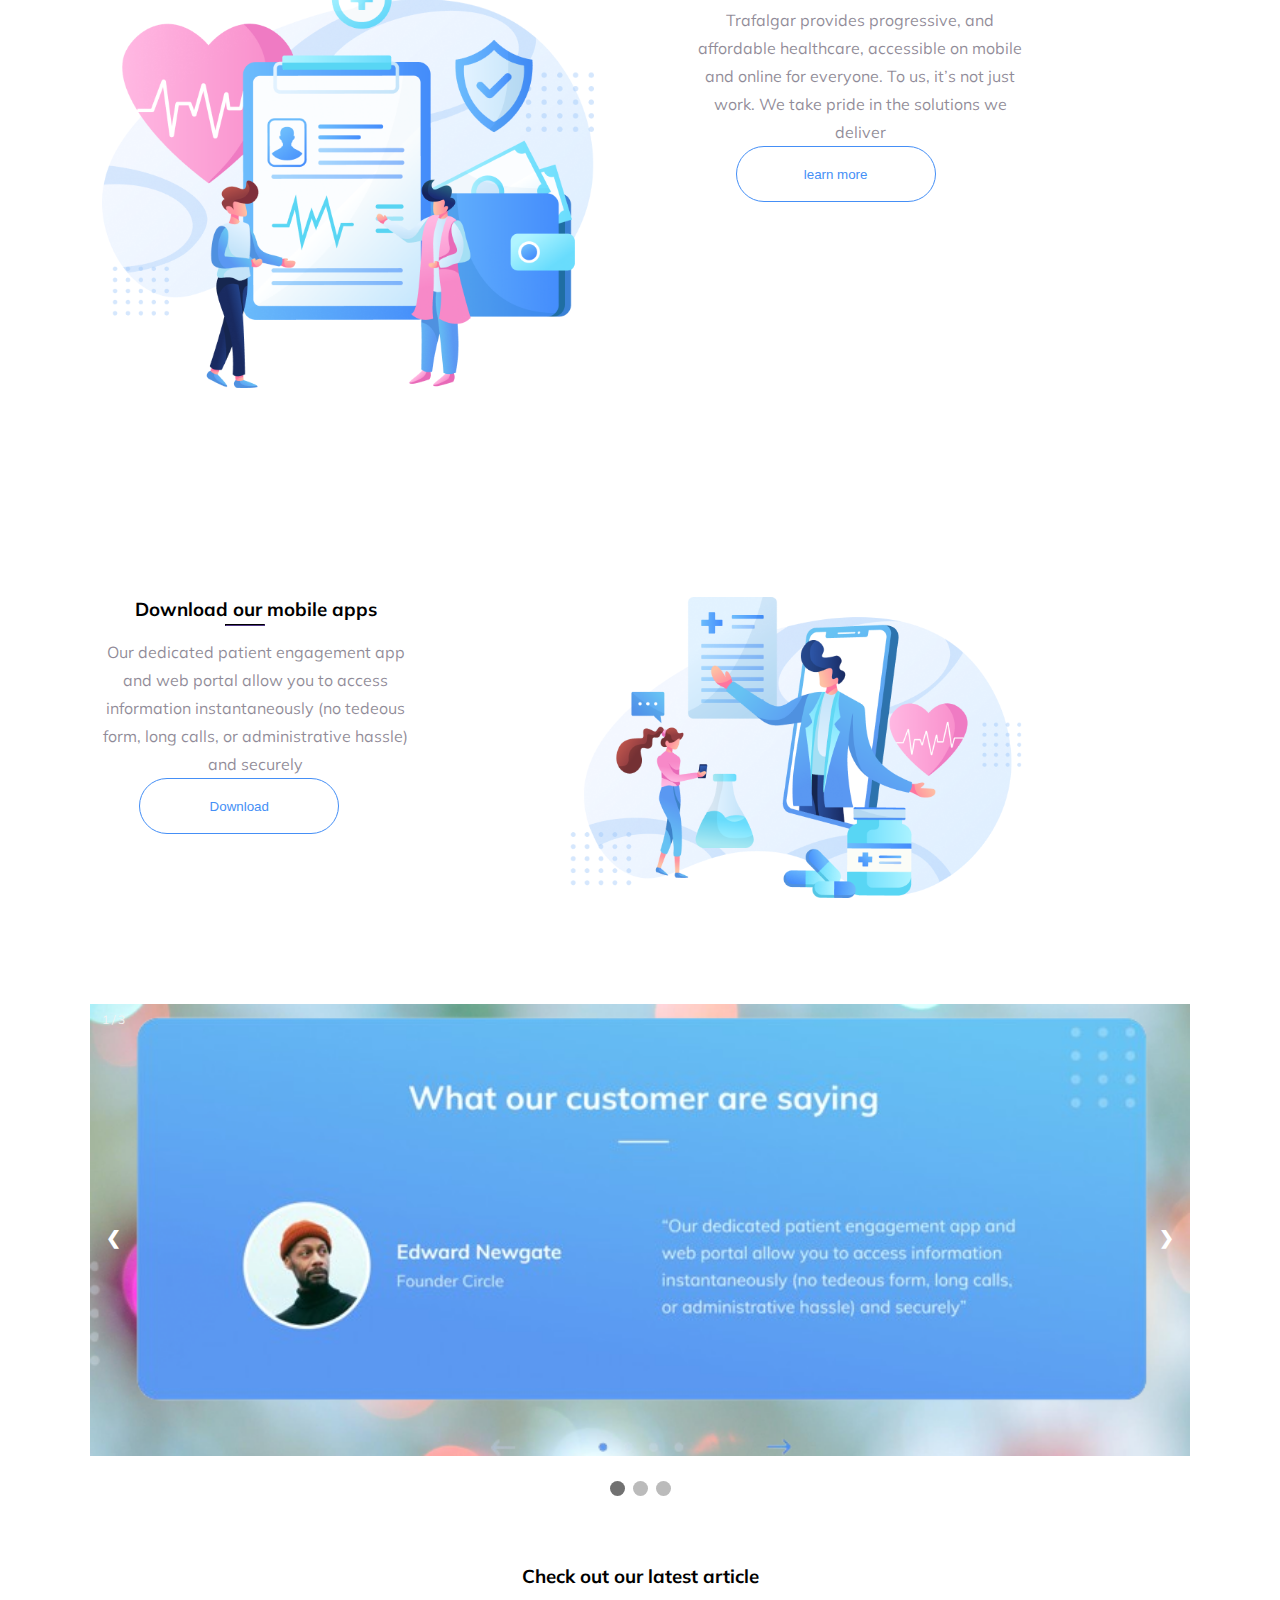
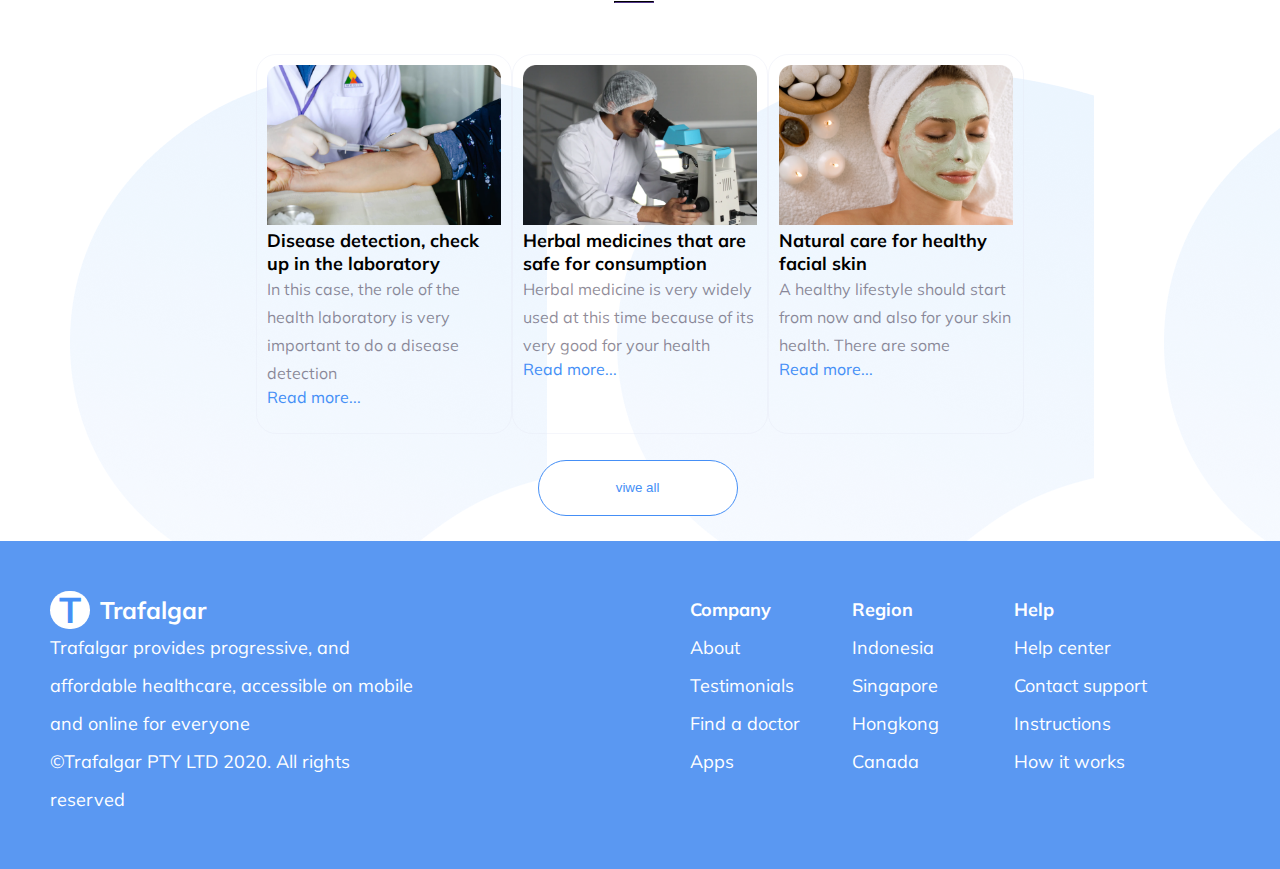
==== commit 00a398da: "re uploading" ====
--- a/index.html
+++ b/index.html
@@ -1,436 +1,304 @@
 <!DOCTYPE html>
 <html lang="en">
-
 <head>
-  <meta charset="UTF-8">
-  <meta name="viewport" content="width=device-width, initial-scale=1.0">
-  <title>Brainwave.oi</title>
-  <link href="https://cdn.jsdelivr.net/npm/bootstrap@5.3.3/dist/css/bootstrap.min.css" rel="stylesheet"
-    integrity="sha384-QWTKZyjpPEjISv5WaRU9OFeRpok6YctnYmDr5pNlyT2bRjXh0JMhjY6hW+ALEwIH" crossorigin="anonymous">
-  <link rel="stylesheet" href="style.css">
-  <link rel="shortcut icon" href="favicon.icon" type="assets/images/favicon.ico">
-  <link href='https://unpkg.com/boxicons@2.1.4/css/boxicons.min.css' rel='stylesheet'>
-
+    <meta charset="UTF-8">
+    <meta name="viewport" content="width=device-width, initial-scale=1.0">
+    <title>Trafalgar</title>
+    <link rel="stylesheet" href="style.css">
+    <link href='https://unpkg.com/boxicons@2.1.4/css/boxicons.min.css' rel='stylesheet'>
+    <link rel="preconnect" href="https://fonts.googleapis.com">
+<link rel="preconnect" href="https://fonts.gstatic.com" crossorigin>
+<link href="https://fonts.googleapis.com/css2?family=Mulish:ital,wght@0,200..1000;1,200..1000&display=swap" rel="stylesheet">
 </head>
-
 <body>
-  <div class="top-section ">
     <header>
-      <nav class="navbar navbar-expand-lg ">
-        <div class="container-fluid bygon p-0">
-          <a class="navbar-brand fw-bold" href="#">Brainwave.oi</a>
-          <button class="navbar-toggler" type="button" data-bs-toggle="collapse"
-            data-bs-target="#navbarSupportedContent" aria-controls="navbarSupportedContent" aria-expanded="false"
-            aria-label="Toggle navigation">
-            <span class="navbar-toggler-icon"></span>
-          </button>
-          <div class="collapse navbar-collapse" id="navbarSupportedContent">
-            <ul class="navbar-nav me-auto mb-2 mb-lg-0">
-              <li class="nav-item">
-                <a class="nav-link active" aria-current="page" href="#">Demos</a>
-
-              </li>
-              <li class="nav-item">
-                <a class="nav-link active" aria-current="page" href="#">Pages</a>
-              </li>
-              <li class="nav-item">
-                <a class="nav-link active" aria-current="page" href="#">Support</a>
-              </li>
-              <li class="nav-item">
-                <a class="nav-link active" aria-current="page" href="#">Contact</a>
-              </li>
+        <div class="left-div">
+            <img src="asset/images/logo.png" alt="tra">
+
+        </div>
+        <div class="right-div">
+            <ul>
+                <li><a href="#" style="color: #1F1534;"> Home</a></li>
+                <li><a href="#"> Find a doctor</a></li>
+                <li><a href="#">Apps</a></li>
+                <li><a href="#"> Testimonials</a></li>
+                <li><a href="#">About us</a></li>
+               
             </ul>
-            <button type="button" class="btn  get-button px-4 py-2">Get started a project</button>
-
-          </div>
-        </div>
-      </nav>
-
+
+
+        </div>
+        <i class='bx bx-menu' id="menu"></i>
     </header>
-     <div class="hero-section py-5 ">
-      <div class="row align-items-center ">
-        <div class="col-12 col-sm-12 col-md-7 ">
-          <div class="hero-all m-auto">
-
-            <p class="text-danger text-hero"> LET'S SHIFT YOUR BUSINESS</p>
-            <h1 class="text-hero2 lh-1"> Shift your business fast with Shade Pro.</h1>
-            <p class=" py-2 text-hero3">With lots of unique blocks, you can easily build a page without coding.
-              Build your next consultancy website within few minutes.</p>
-            <button type="button" class="btn  get-button px-4 py-2">Get started a project</button>
-          </div> 
-
-
-
-        </div> 
-         <div class="col col-12 col-sm-12 col-md-5  ">
-          <img src="asset/Image.png" alt="woman" class="top-img">
-
-        </div>
-      </div> 
-
-    </div>
-
-  </div>
-
-  <div class="m-auto p-5 my-5 our-ser">
-     <h2 class="service">OUR SERVICE</h2>
-
-    <h3 class="ser-con m-auto fw-bold">We provide great services for our customers based on needs</h3> 
-
-
-
-<!--boxese-->
-
-    <div class="container text-center my-5">
-      <div class="row business ">
-        <div class="col col-12 col-sm-12 col-md-4  gap-5 py-5  plug">
-          <div class=" box-con1 py-5  ">
-            <img src="asset/Designer-rafiki.png" alt="" class="">
-
-            <h3 class="pt-5 hero-hd">Graphic Design</h3>
-            <p class="hero-sm px-5">With lots of unique blocks, you can easily
-              build a page without coding. Build your next landing page.</p>
-            <button class="btn my-btn">learn more
-              <i class='bx bx-right-arrow-alt'></i>
-            </button>
-
-          </div>
-        </div>
-        <div class="col col-12 col-sm-12 col-md-4 gap-5 py-5 plug ">
-          <div class="box-con2 py-5 ">
-            <img src="asset/Programming-rafiki.png" alt="">
-
-            <h3 class="hero-hd pt-5">Web Development</h3>
-            <p class="hero-sm px-5">With lots of unique blocks, you can easily build a
-              page without coding. Build your next landing page.</p>
-            <button class="btn my-btn">learn more
-              <i class='bx bx-right-arrow-alt'></i>
-            </button>
-          </div>
-        </div>
-        <div class="col col-12 col-sm-12 col-md-4 gap-5 py-5 plug">
-          <div class="box-con3  py-5">
-            <img src="asset/Notes-rafiki.png" alt="" class="box-img">
-            <h3 class="hero-hd pt-5"> Content Writing</h3>
-            <p class="hero-sm px-5">With lots of unique blocks, you can easily
-              build a page without coding. Build your next landing page.</p>
-            <button class="btn my-btn">learn more
-              <i class='bx bx-right-arrow-alt'></i>
-            </button>
-          </div>
-        </div>
-      </div>
-    </div>
-
-  </div> 
-
-    <div class="container px-5 py-5 omg-con ">
-    <div class="row omg ">
-      <div class="col col-12 col-sm-12 col-md-2">
-        <img src="asset/Oval (1).png" alt="" class="px-5">
-      </div>
-      <div class="col col-12 col-sm-12 col-md-10 ">
-        <div class="px-5 ">
-          <img src="asset/Stars.png" alt="">
-          <h4>“OMG! I cannot believe that I have got a brand new landing page after getting Albino. It was super easy to
-            edit and publish.”</h4>
-          <h6>Franklin Hicks</h6>
-          <p>Web Developer</p>
-        </div>
-      </div>
-
-    </div>
-  </div> 
-
-      <!-- our story -->
-    <div class="container text-center my-5  main-story">
-        <div class="row main-story-con ">
-          <div class="col col-12 col-sm-12 col-md-5 main-story-2">
-            <div class="story-con mx-5 my-5">
-              <p class="text-danger story-4 text-start">Our Story</p>
-              <h3 class="my-5 story-1 py-2">We know how everything works and why your business is failing over and over again</h3>   
-               <div class="story-con ">
-                <img src="asset/1.png" alt="" class="story">
-              </div> 
-            </div>
+    <main>
+        <div class="main-1">
+            <div class="left-con">
+        <h2> Virtual healthcare for you</h2>
+        <p class="pra">
+            Trafalgar provides progressive, and affordable
+            healthcare, accessible on mobile and online for everyone
+        </p>
+        <button class="btn-1">consult today</button>
+            </div>
+        </div>
+
+        <div class="main-2">
+            <div class="right-con">
+            <img src="asset/images/trafalgar-header illustration 1.png" alt="Trafalgar" class="img-2">
+            </div>
+
+        </div>
+    </main>
+    <section class="our">
+        <div>
+        <h3>Our services</h3>
+        <hr class="hr-1">
+        
     
-          </div>
-           <div class="col col-12 col-sm-12 col-md-7">
-            <div class="story-con-2  my-5">
-              <div class="my-5">
+           
+        <p class="pra-2">We provide to you the best choiches for you. Adjust it to your health needs and
+             make sure your undergo treatment <br> with our highly qualified doctors you can 
+             consult with us which type of service is suitable for your health</p>
+             </div>
+    </section>
+    <section class="wall-box">
+             <div class="box-con1">
+                <div class="box-2">
+               <img src="asset/images/Frame (1).png" alt="frame">
+               <h4>search doctor</h4>
+               <p class="pra-2">Choose your doctor from thousands of specialist, 
+                general, and trusted hospitals</p>
+
+
+                </div >
+                <div class="box-2">
+                    <img src="asset/images/Frame (2).png" alt="frame">
+                    <h4> Online pharmacy</h4>
+                    <p class="pra-2">Buy  your medicines with our mobile 
+                        application with a simple delivery system
+                        </p>
+                </div>
+                <div class="box-2">
+                    <img src="asset/images/Frame (3) 1.19.57 PM.png" alt="frame">
+                    <h4>Consultation</h4>
+                    <p class="pra-2">Free consultation with our trusted doctors and get the best recomendations</p>
+                    
+                
+                </div>
+             </div>
+             
+             <div class="box-con1">
+                <div class="box-2">
+                    <img src="asset/images/Frame (4).png" alt="frame4">
+                    
+                   <h4>Details info</h4>
+<p class="pra-2">Free consultation with our trusted doctors and get the best recomendations</p>
+                </div>
+                <div class="box-2">
+                    <img src="asset/images/Frame (5).png" alt="frame5">
+                    <h4>Emergency care</h4>
+<p class="pra-2">can get 24/7 urgent care for yourself or your children and your
+lovely family</p>
+                </div>
+                <div class="box-2">
+                    <img src="asset/images/Frame (6).png" alt="">
+                    <h4>Tracking</h4>
+<p class="pra-2">Track and save your medical history and health data </p>
+
+
+                </div>
+
+             </div>
+             <button class="btn-4">learn more</button>
+             
+           
+             </section>
+             <section class="con-3">
+                
+                    <div class="sec01">
+
+             <img src="asset/images/trafalgar-header illustration 1.png" alt="frame" class="img-2">
+                    </div>
+                </div>
+
+                <div class="sec02">
+
+            <h3>Leading healthcare providers</h3>
+            <hr class="hr-2">
+<p class="pra-3">Trafalgar provides progressive, and affordable healthcare, accessible on mobile and online for everyone. To us, it’s not just work. We take pride 
+in the solutions we deliver</p>
+<button class="btn-2">learn more</button>
+                </div>
+            
+             </section>
+             <section class="con-4">
+               <div class=" sec03">
+
+            <h3> Download our 
+mobile apps</h3>
+<hr class="hr-2">
+<p class="pra-3">Our dedicated patient engagement app and 
+web portal allow you to access information instantaneously (no tedeous form, long calls, 
+or administrative hassle) and securely</p>
+<button class="btn-2">Download</button>
+</div>
+<div class="sec04">
+
+<img src="asset/images/trafalgar-illustration sec03 1 1.19.57 PM.png" alt="" class="img-2">
+
+</div>
     
-                <img src="asset/2.png" alt="" class="story-2">
-              </div>
-              <div class="my-5 mx-5">
+ </section>
+ <section>
+    <div class="slideshow-container">
+   
+       <div class="mySlides fade">
+         <div class="numbertext">1 / 3</div>
+         <img src="asset/images/testimonials-removebg-preview (1).png" class="slide-img">
     
-                <img src="asset/3.png" alt="" class="story-3 ">
-              </div>
-            </div>
+       </div>
+       
+       <div class="mySlides fade">
+         <div class="numbertext">2 / 3</div>
+         <img src="asset/images/testimonials-removebg-preview (2).png" class="slide-img">
      
+       </div>
+       
+       <div class="mySlides fade">
+         <div class="numbertext">3 / 3</div>
+         <img src="asset/images/testimonials-removebg-preview.png" class="slide-img">
+        
+       </div>
    
-            <div class="story-text w-50">
+       
+       <a class="prev" onclick="plusSlides(-1)">❮</a>
+       <a class="next" onclick="plusSlides(1)">❯</a>
+       
+       </div>
+       <br>
+       
+       <div style="text-align:center">
+         <span class="dot" onclick="currentSlide(1)"></span> 
+         <span class="dot" onclick="currentSlide(2)"></span> 
+         <span class="dot" onclick="currentSlide(3)"></span> 
+       </div>
+    </section>
+
+
+
+    <section class="mask-sec">
+        <div class="out">
+        <h3>Check out our latest article</h3>
+        <hr class="hr-1">
+        </div>
+      
+        <div class="mask-con">
+       
+            <div class="mask-1">
+                <img src="asset/images/Mask Group 1.19.57 PM.png" alt="mask" class="mask-img">
+               <h5> Disease detection, check 
+    up in the laboratory</h5>
+    <p class="pra-4">In this case, the role of the health laboratory is very important to do
+    a disease detection</p>
+    <p class="read">Read more...</p>
     
-              <p class="story-text-2">We share common trends and strategies for improving your rental income and making sure
-                you stay in high demand.
-                With lots of unique blocks, you can easily build a page without coding. Build your next landing page.</p>
-    
-            </div>
-    
-    
-          </div>
-    
-        </div>
-      </div>  
-
-      <div class="container text-center omega ">
-        <div class="row">
-          <div class="col col-12 col-sm-12 col-md-4">
-            <div class="w-75">
-           <h1> 1M+</h1>
-            <p class="text-sm">Customers visit Omega every month to get their service done.</p>
-            </div>
-          </div>
-          <div class="col col-12 col-sm-12 col-md-4">
-            <div class="w-75">
-           <h1>92%</h1>
-           <p class="text-sm">Satisfaction rate comes from our awesome customers.</p>
-            </div>
-          </div>
-          <div class="col col-12 col-sm-12 col-md-4">
-            <div class="w-75">
-            <h1>4.9/5.0</h1>
-            <p class="text-sm"> Average customer ratings we have got all over internet.</p>
-            </div>
-          </div>
-        </div>
-      </div> 
-  
-    
-      <div class="center-section text-center py-5 m-auto peace ">
-        <div class="headd " >
-        <p class="text-danger">Why choose us</p>
-      <h3 >People choose us because we serve the best for everyone</h3>
-        </div>
-
-          
-  <div class="container text-start w-100 py-3 peace">
-    <div class="row  papa  ">
-      <div class="col-4 col-12 col-sm-12 col-md-6 ">
-        <div class="d-flex box-wid gap-4">
-          <div class="justify-content-start">
-            <img src="asset/Icon (1).png" alt="" class="icon-img">
-          </div>
-          <div  class="icon-s ">
-      <h5>Dedicated project manager</h5>
-      <p class="small">With lots of unique blocks, you can easily build a page without coding. Build your next landing page.</p>
-        </div>
-        </div>
-        
-        <div class="d-flex  box-wid gap-4">
-          <div>
-            <img src="asset/Icon (2).png" alt="" class="icon-img" >
-          </div>
-          <div  class="icon-s  gap-4">
-          <h5>Organized tasks</h5>
-          <p class="small">With lots of unique blocks, you can easily build a page without coding. Build your next landing page.</p>
-        </div>
-        </div>
-  
-      </div>
-      <div class="col col-12 col-sm-12 col-md-6">
-        <div class="d-flex box-wid gap-4">
-          <div>
-            <img src="asset/Icon.png" alt="" class="icon-img">
-          </div>
-          <div  class="icon-s">
-          <h5>Easy feedback sharing</h5>
-          <p class="small">With lots of unique blocks, you can easily build a page without coding. Build your next landing page.</p>
-        </div>
-        </div>
-        <div class="d-flex box-wid gap-4">
-          <div> 
-            <img src="asset/Icon (3).png" alt="" class="icon-img">
-          </div>
-          <div  class="icon-s">
-          <h5>Never miss deadline</h5>
-          <p class="small">With lots of unique blocks, you can easily build a page without coding. Build your next landing page.</p>
-        </div>
-        </div>
-      </div>
-    
-    </div>
-  </div>
-
-  <!-- <hr class="hr-1">  -->
-
-   <div class="container get-pro text-start py-5 px-5">
-    <div class="row ">
-      <div class="col col-12 col-sm-12 col-md-9">
-        <div class="obo py-5">
-      <h5>Ready to launch your next project?</h5>
-      <p>With lots of unique blocks, you can easily build a page without coding. Build your next landing page.</p>
-      </div>
-      </div>
-      <div class="col  col-12 col-sm-12 col-md-3 py-5">
-        <button type="button" class="btn  get-button px-4 py-2">Get started a project</button>
-      </div>
-     
-    </div>
-  </div>
-  </div>
-
-  <!--case-studies-->
-
-   <div class="text-center py-2">
-    <div class="case ">
-    <p class="text-danger">Case studies</p>
-    <h3>Our works describe why we are the best in the business</h3>
-    </div>
-  </div>
-  
-  <div class="container text-center card-best py-5">
-  
-    <div class="row card-set">
-      <div class="col col-12 col-sm-12 col-md-4 card-best-2">
-  
-        <div class="card" style="width: 18rem;">
-          <img src="asset/Img.png" alt="">
-          <div class="card-body">
-            <p class="card-text">Aura Branding Design<p>
-                <h5>Graphic Design</h5>
-          </div>
-        </div>
-        <div class="card" style="width: 18rem;">
-  <img src="asset/Img (2).png" alt="">
-          <div class="card-body">
-            <p class="card-text">Web Development</p>
-            <h5> Gradient Website Development</h5>
-          </div>
-        </div>
-        
-     
-       
-      </div>
-      <div class="col col-12 col-sm-12 col-md-4 card-best-2">
-        <div class="card" style="width: 18rem;">
-          <img src="asset/Img (1).png" alt="">
-          <div class="card-body"><h5>Graphic Design</h5>
-            <p class="card-text">AB.S Snack Packaging</p>
-          </div>
-        </div>
-        <div class="card" style="width: 18rem;">
-          <img src="asset/Img (3).png" alt="">
-          <div class="card-body">
-            <p class="card-text">Magazine Content Writing</p>
-            <h5>Content Writing</h5>
-          </div>
-        </div>
-  
-     
-      </div>
-      
-    </div>
-  </div>
-  <h3 class="work text-center py-5">See all works
-    <img src="asset/tail-right.png" alt="">
-  </h3>
-
-  <div class="footer-section text-center py-5 ">
-
-      
-    
-          <p class="primary-1">Testimonial</p>
-          <div class="primary-2 py-5 ">
-          <h3 class="primary-6">“Simply the best. Better than all the rest. I’d recommend this product to beginners and advanced users.”</h3>
-          </div>
-          <img src="asset/Oval (2).png" alt="">
-        
-          <p class="primary-3">Ian Klein</p>
-          <p class="primary-4">Digital Marketer</p>
-  
-        
-     
-    
-  
-  </div>
-
-  <footer class="footer-section-1">
-    <div class="container text-start py-5 px-5 get-pro">
-      <div class="row">
-        <div class="col col-12 col-sm-12 col-md-9">
-          <div class="obo">
-        <h5 class="footer-text py-5">Ready to launch your next project?</h5>
-        <p class="primary-4">With lots of unique blocks, you can easily build a page without coding. Build your next landing page.</p>
-        </div>
-        </div>
-        <div class="col  col-12 col-sm-12 col-md-3 py-5">
-          <button type="button" class="btn  get-button px-4 py-2">Get started a project</button>
-        </div>
-
-       
-      </div>
-    </div>
-    <!-- <hr class="hr-2">  -->
-  <div class="container text-start  footer-main  px-5">
-    <div class="row ">
-      <div class="col d-flex gap-5">
-       <div class="w-50">
-        <h5 class="footer-text">Brainwave.io</h5>
-        <p class="primary-4">With lots of unique blocks, you can easily build a page without coding. Build your next landing page.</p>
-       </div>
-       <div>
-        <p class="footer-text-2">Company</p>
-        <p class="footer-text">About us</p>
-        <p class="footer-text"> Contact us</p>
-        <p class="footer-text"> Careers</p>
-        <p class="footer-text"> Press</p>
-  
-       </div>
-      </div>
-      <div class="col d-flex gap-5">
-       <div>
-        <p class="footer-text-2">Product</p>
-        <p class="footer-text">Features </p>
-        <p class="footer-text">Pricing</p>
-        <p class="footer-text">News</p>
-        <p class="footer-text">Help desk </p>
-        <p class="footer-text">Support</p>
-       </div>
-       <div>
-        <p class="footer-text-2">Services</p>
-        <p class="footer-text">Support</p>
-        <p class="footer-text"> Digital Marketing</p>
-        <p class="footer-text"> Content Writing</p>
-        <p class="footer-text"> SEO for Business</p>
-        
-          <p class="footer-text">UI Design</p>
-       </div>
-       <div>
-        <p class="footer-text-2">Legal</p>
-        <p class="footer-text">Privacy Policy</p>
-        <p class="footer-text">Terms & Conditions</p>
-        <p class="footer-text">Return Policy</p>
-       </div>
-      </div>
-    
-    </div>
-  </div>
-  </footer> 
-
-
-
-
-
-
-
-
-
-
-
-
-  <script src="https://cdn.jsdelivr.net/npm/bootstrap@5.3.3/dist/js/bootstrap.bundle.min.js"
-    integrity="sha384-YvpcrYf0tY3lHB60NNkmXc5s9fDVZLESaAA55NDzOxhy9GkcIdslK1eN7N6jIeHz"
-    crossorigin="anonymous"></script>
+            </div>
+            <div class="mask-2">
+                <img src="asset/images/Mask Group (1) 1.19.57 PM.png" alt="mask" class="mask-img">
+               <h5>Herbal medicines that are safe for consumption</h5>
+               <p class="pra-4">Herbal medicine is very widely used at this time because of its very good for your health</p>
+               <p class="read">Read more...</p>
+            </div>
+            <div class="mask-3">
+                <img src="asset/images/Mask Group (2) 1.19.57 PM.png" alt="mask" class="mask-img">
+              <h5> Natural care for healthy 
+    facial skin</h5>
+    <p class="pra-4">A healthy lifestyle should start from now and also for your skin health.
+    There are some</p>
+    <p class="read">Read more...</p>
+            </div>
+           
+        </div>
+        <button class="btn-3">viwe all</button>
+     </section>
+
+
+ 
+
+
+
+ <footer>
+<div class="traf">
+    <div class="hd-1">
+       <div class="hd-tr">
+        <h1 class="hd-t">T</h1> <h1 class="hd-s">Trafalgar</h1>
+       </div>
+<p>Trafalgar provides progressive, and affordable healthcare, accessible on mobile and online 
+for everyone</p>
+<p>©Trafalgar PTY LTD 2020. All rights reserved</p>
+</div>
+
+</div>
+<div class="traf-1">
+    <div class="hd-2">
+        <h5>Company</h5>
+        
+        <p>About</p>
+        <p>Testimonials</p>
+        <p>Find a doctor</p>
+        <p>Apps</p>
+        </div>
+
+
+<div class="hd-3">
+<h5>Region</h5>
+
+<p>Indonesia</p>
+<p>Singapore</p>
+<p>Hongkong</p>
+<p>Canada</p>
+</div>
+<div class="hd-4">
+ <h5 >Help</h5>
+
+
+<p>Help center   </p>
+<p>Contact support</p>
+<p>Instructions</p>
+<p>How it works</p>
+</div>
+</div>
+
+ </footer>
+
+    <script>
+        let slideIndex = 1;
+        showSlides(slideIndex);
+        
+        function plusSlides(n) {
+          showSlides(slideIndex += n);
+        }
+        
+        function currentSlide(n) {
+          showSlides(slideIndex = n);
+        }
+        
+        function showSlides(n) {
+          let i;
+          let slides = document.getElementsByClassName("mySlides");
+          let dots = document.getElementsByClassName("dot");
+          if (n > slides.length) {slideIndex = 1}    
+          if (n < 1) {slideIndex = slides.length}
+          for (i = 0; i < slides.length; i++) {
+            slides[i].style.display = "none";  
+          }
+          for (i = 0; i < dots.length; i++) {
+            dots[i].className = dots[i].className.replace(" active", "");
+          }
+          slides[slideIndex-1].style.display = "block";  
+          dots[slideIndex-1].className += " active";
+        }
+
+        </script>
 </body>
-
-</html>+</html>
--- a/style.css
+++ b/style.css
@@ -1,532 +1,568 @@
-
-@import url('https://fonts.googleapis.com/css2?family=Rubik:ital,wght@0,300..900;1,300..900&display=swap');
-@font-face{
-    font-family: gilroysemibold;
-    src: url("./gilroy/Gilroy-SemiBold.ttf");
-}
 *{
     padding: 0;
     margin: 0;
+    box-sizing: border-box;
 }
 body{
-   
-    font-family: "Rubik",sans-serif;
-   
+
+    font-family: "Mulish", sans-serif;
+    
+}
+header{
+    width: 100%;
+    display: flex;
+    justify-content: space-around;
+    align-items: center;
+    padding:30px 80px;
+}
+.left-div{
+    width: 50%;
+  
+}
+.right-div{
+    width:50%;
+}
+ul{
+    display: flex;
+}
+ul li{
+    list-style-type: none;
+    display: inline;
+    padding: 0 20px;
+}
+ul li a{
+    text-decoration: none;
+    color:  rgb(31, 21, 52,0.5);
+    
+}
+#menu{
+    display: none;
+}
+
+main{
+    width: 100%;
+    display: flex;
+    padding:30px 80px;
+    align-items: start;
+  
+}
+.main-1{
+    width: 50%;
+    
+}
+.main-2{
+    width: 50%;
+ 
+}
+h2{
+ 
+    font-size: 48px;
+
+}
+.pra{
+    color:  rgb(31, 21, 52,0.5);
+    font-size: 21px;
+    line-height: 32px;
+    padding-bottom: 30px;
+    font-weight: 300;
+    font-family: "Mulish";
+}
+
+
+.left-con{
+    width: 445px;
+    height: 338px;
+}
+
+    
+
+.btn-1{
+    background-color: #458FF6;
+    width: 200px;
+    height: 56px;
+    border-radius: 55px;
+    border: none;
+    color: white;
+    
+}
+.btn-3{
+    color: #458FF6;
+    width: 200px;
+    height: 56px;
+    border-radius: 55px;
+    border: 1px solid #458FF6;
     background-color: white;
-    overflow-x: hidden !important;
-
-  
-    
-}
-.top-section{
-    background-image: url('asset/Bitmap.png');
-    padding: 0.5rem 5rem;
-    width: 100%;
-  
-
-}
-.get-button{
-    background: rgba(71, 59, 240, 1);
-    color: white;
-    font-family: gilroybold;
-  
-    
-}
-.get-button:hover{
-    color: rgba(71, 59, 240, 1) ;
-    border: 2px solid rgba(71, 59, 240, 1);
-    font-family: gilroybold;
-}
-.nav-item{
-    padding-left: 20px;
-   
-
-}
-.text-hero{
-    font-family: gilroybold;
-
-}
-.text-hero2{
-    font-size: 60px;
-    width: 100%;
-    font-family: gilroysemibold;
-
-}
-.text-hero3{
-    width: 80%;
-    font-size: 19px;
-    color: rgba(22, 28, 45, 1);
-
-}
-.hero-all{
-    width: 80%;
-}
-.service{
-    color: rgba(246, 75, 75, 1);
-    font-size: 13px;
-    text-align: center;
-}
-.service-2{
-    color: rgba(22, 28, 45, 1);
-    font-weight: 700px;
-    text-align: center;
-    line-height: 48px;
-
-
-}
-.ser-con{
-    width: 500px;
-    text-align: center;
-    margin: auto;
-}
-
-.box-1{
-    display: flex;
-    margin: auto;
-}
-.box-con1,.box-con2,.box-con3{
-   
-    width: 95%;
-    /* height: 450px; */
-    border-radius: 10px;
-
-}
-.box-con1{
-    background-color: rgba(104, 213, 133, 1);
-    line-height: 29px;
-}
-.box-con2{
-    background-color: rgba(71, 59, 240, 1);
-    line-height: 29px;
- 
-
-
-
-}
-.box-con3{
-    background: rgba(246, 75, 75, 1);
-    line-height: 29px;
-   
-
-
-}
-.hero-sm{
-    color: rgb(255, 255, 2555,0.5);
-    text-align: center;
-}
-.my-btn{
-    color: rgb(255, 255, 255, 1);
-}
-
-.top-img{
-    width: 100%;
-}
-.story{
-    width: 100%;
-    
-    
-}
-.story-2{
-    width: 318px;
-}
-.story-3{
-    width: 160px;
-}
-.story-con{
-    width: 400px;
-
-   
-}
-.story-con-2{
-    width: 50%;
-    display: flex;
-}
-
-.story-text-2{
-    color: rgba(22, 28, 45, 0.5) ;
-    font-size: 17px;
-    line-height: 29px;
-    text-align: start;
-
-    
-
-}
-.hero-hd{
-    color: white;
-    line-height: 34px;
-}
-.text-sm{
-    color: rgba(22, 28, 45, 0.5);
-
-}
-.box-img{
-    width: 28%;
-}
-.center-section{
-    background-color: rgba(244, 247, 250, 1);
-    padding: 0 !important;
-}
-.small{
-    color: rgba(22, 28, 45, 0.5);
-
-    font-size: 17px;
-    line-height: 29px;
-}
-.headd{
-    width: 100%;
-    padding: 0 !important;
-    margin: 0 !important;
- 
-    
-  
-   
-}
-.box-wid{
-    width: 409px;
-}
-.papa{
-    padding: 150px;
-}
-.obo{
-    width: 589px;
-}
-.card-best{
-    margin-left: 330px !important;
-    padding: 0 !important;
-}
-.footer-section{
-    background-image: url('asset/BG\ \(1\).png');
-    width: 100%;
-}
-.primary-1{
-    color : rgba(104, 213, 133, 1);
-
-}
-.primary-2{
-
-   color: rgba(255, 255, 255, 0.9);
-   width: 1000px;
-   line-height: 44px;
-   padding-left: 400px;
-
-
-}
-.primary-3{
-    color: rgb(255, 255, 255, 0.9);
-}
-.primary-4{
-    color: rgb(255, 255, 255, 0.5);
-}
-
-.footer-section-1{
-    background-color: rgba(22, 28, 45, 1);
-    width: 100%;
-
-    
-}
-.footer-text{
-    color: rgba(255, 255, 255, 1);
-
-}
-.footer-text-2{
-    color: rgba(255, 255, 255, 0.5)
-}
-.card-best-2{
-    padding: 0 !important;
-    margin: 0 !important;
-}
-.our-ser{
-    padding: 0 !important;
-}
-.omg-con{
-    margin: 0 !important;
-    padding-left: 50px !important;
-    width: 100%;
-}
-   .story-con-2 {
-    width: 100%;
-}
-.omega{
+    margin:2% 0 2% 42%;
+
+}
+.btn-2{
+    color: #458FF6;
+    width: 200px;
+    height: 56px;
+    border-radius: 55px;
+    border: 1px solid #458FF6;
+    background-color: white;
+    margin: 0 0 0 12%;
+  
+
+}
+.btn-4{
+    color: #458FF6;
+    width: 200px;
+    height: 56px;
+    border-radius: 55px;
+    border: 1px solid #458FF6;
+    background-color: white;
+    margin:2% 0 2% 45%;
+
+}
+.img-2{
     width: 100%;
 }
 .hr-1{
     border-style: 15px;
     border-color:rgb(31, 21, 52,1) ;
     height: 1px;
-    width: 1111px;
-    margin:0 40% 0 10% ;
-}
-.icon-s{
-    width: 100%;
-}
-.get-pro{
-    padding: 0 !important;
-    width: 100%;
-}
-.work{
-    color: rgba(71, 59, 240, 1);
-
-}
-
-
+    width: 40px;
+    margin: 1% 0 4% 48%;
+   
+
+}
+.hr-2{
+    border-style: 15px;
+    border-color:rgb(31, 21, 52,1) ;
+    height: 1px;
+    width: 40px;
+    margin: 1% 0 4% 40%;
+    
+
+}
+h3{
+    text-align: center;
+    font-family: "Mulish";
+}
+.wall-box{
+    background-image: url('asset/images/Frame.png');
+    background-size: cover;
+    background-position:center;
+    width: 60%;
+    margin: 0 0 0 15%;
+
+}
+
+
+
+.box-con1{
+    
+
+    display: flex;
+   
+   align-items: center;
+
+}
+
+.box-2{
+    width: 250px;
+    height: 250px;
+    margin:5% 0 0 14%;
+  box-shadow: 10px 40px 50px 0px rgb(229, 233, 246, 0.4);
+  border: 1px solid  rgb(229, 233, 246, 0.4);
+  border-radius: 20px;
+
+    
+}
+.pra-2,.pra-3{
+    font-size: 16px;
+    color:  rgb(31, 21, 52,0.5);
+    text-align: center;
+    line-height: 28px;
+}
+
+.con-3,.con-4{
+    display: flex;
+    width: 80%;
+}
+.sec01{
+    width: 60%;
+    margin:10% 0 10% 10% ;
+
+}
+.sec02{
+    width: 40%;
+    margin:10% 0 10% 10% ;
+  
+
+
+}
+
+.sec03{
+    width: 40%;
+    margin:10% 0 10% 10% ;
+}
+.sec04{
+    width: 60%;
+    margin:10% 0% 10% 15%;
+    
+   
+
+}
+
+.pra-4{
+    font-size: 16px;
+    color:  rgb(31, 21, 52,0.5);
+    text-align: start;
+    line-height: 28px;
+}
+footer{
+    width: 100%;
+   
+    display: flex;
+    background-color:rgba(90, 152, 242, 1);
+ 
+}
+
+.traf{
+
+    width: 50%;
+    color: white;
+    padding: 50px;
+    display: flex;
+   
+
+}
+
+.traf-1{
+ 
+    width: 50%;
+
+    color: white;
+    padding: 50px;
+    display: flex;
+ 
+    
+}
+.hd-1{
+    width: 70%;
+}
+.hd-2,.hd-3,.hd-4{
+    width: 30%;
+
+}
+
+
+
+/* Slideshow container */
+.slideshow-container {
+    max-width: 1100px;
+    position: relative;
+    margin: auto;
+  }
+  
+  /* Next & previous buttons */
+  .prev, .next {
+    cursor: pointer;
+    position: absolute;
+    top: 50%;
+    width: auto;
+    padding: 16px;
+    margin-top: -22px;
+    color: white;
+    font-weight: bold;
+    font-size: 18px;
+    transition: 0.6s ease;
+    border-radius: 0 3px 3px 0;
+    user-select: none;
+  }
+  
+  /* Position the "next button" to the right */
+  .next {
+    right: 0;
+    border-radius: 3px 0 0 3px;
+  }
+  
+  /* On hover, add a black background color with a little bit see-through */
+  .prev:hover, .next:hover {
+    background-color: rgba(0,0,0,0.8);
+  }
+  
+  /* Caption text */
+  .text {
+    color: #f2f2f2;
+    font-size: 15px;
+    padding: 8px 12px;
+    position: absolute;
+    bottom: 8px;
+    width: 100%;
+    text-align: center;
+  }
+  
+  /* Number text (1/3 etc) */
+  .numbertext {
+    color: #f2f2f2;
+    font-size: 12px;
+    padding: 8px 12px;
+    position: absolute;
+    top: 0;
+  }
+  
+  /* The dots/bullets/indicators */
+  .dot {
+    cursor: pointer;
+    height: 15px;
+    width: 15px;
+    margin: 0 2px;
+    background-color: #bbb;
+    border-radius: 50%;
+    display: inline-block;
+    transition: background-color 0.6s ease;
+  }
+  
+  .active, .dot:hover {
+    background-color: #717171;
+  }
+  
+  /* Fading animation */
+  .fade {
+    animation-name: fade;
+    animation-duration: 1.5s;
+  }
+  .mask-con{
+    width: 80%;
+    display: flex;
+    text-align: start;
+    padding:0 0 0 20%;
+   
+  
+}
+.mask-sec{
+    background-image: url('asset/images/element.png');
+}
+.mask-1,.mask-2,.mask-3{
+    width: 350px; /* Set a fixed width for the container */
+    height: 380px; /* Set a fixed height for the container */
+    border: 1px solid rgb(229, 233, 246, 0.4); /* Optional: Add a border for visibility */
+    padding: 10px; /* Optional: Add padding */
+    overflow: auto; /* Add scrollbars if content overflows */
+    word-wrap: break-word; /* Ensure long words break to fit within the container */
+    white-space: normal; /* Allow text to wrap */
+    border-radius: 20px;
+
+
+    
+}
+.mask-img{
+    width: 100%;
+
+}
+.slide-img{
+    width: 100%;
+}
+.out{
+    margin-top: 5%;
+}
+.read{
+    color: #458FF6;
+}
+h5{
+    font-size: 18px;
+}
+.traf-1,.traf{
+    line-height: 38px;
+    font-size: 18px;
+    
+    
+}
+.hd-t{
+    background-color: white;
+    color: #458FF6;
+    border-radius: 50px;
+    width: 40px;
+    text-align: center;
+     font-family: "Mulish"
+
+}
+.hd-tr{
+    display: flex;
+    gap: 10px;
+}
+.hd-s{
+    font-size: 24px;
+     font-family: "Mulish"
+}
 @media (min-width:760px) and (max-width:1030px){
-    body{
-   
-        font-family: "Rubik",sans-serif;
+    header{
+        width: 100%;
+       padding: 5%;
+    }
+    .right-div{
+        display: none;
+    }
+    #menu{
+        display: block;
+        width: 20%;
+    }
+    .left-div{
+        width: 80%;
+    }
+    .box-con1{
+        flex-direction: column;
+    }
+    main{
+        flex-direction: column;
+        padding: 10%;
+    }
+    .main-1,.main-2{
+        width: 100%;
+    }
+    .mask-con{
+        flex-direction: column;
+    }
+   
+
+
+
+
+    
+}
+
+
+
+@media (max-width:600px) {
+  
+  
+    header{
+        padding: 10px;
+        justify-content: space-between;
+    }
+    .right-div{
+        display: none;
+    }
+    #menu{
+        display: block;
+
+    }
+  .left-div{
+    padding: 0;
+  }
+  main{
+    flex-direction: column;
+    padding: 20px;
+}
+.main-1,.main-2{
+    width: 100%;
+}
+.right-con{
+    width: 100%;
+}
+.left-con{
+    width: 100%;
+}
+h2{
+    font-size: 30px;
+}
+.pra{
+    font-size: 18px;
+}
+.text{
+    margin-left: 50px;
+    
+
+}
+.box-con,.box-con1,.box-3{
+    flex-direction: column;
+    align-items: center;
+}
+.box-1{
+    width: 200px;
+    height: 150px;
+    margin: 14%;
+  box-shadow: 10px 40px 50px 0px rgb(229, 233, 246, 0.4);
+  border: 1px solid  rgb(229, 233, 246, 0.4);
+    
+}
+.con-3,.con-4{
+    flex-direction: column;
+    width: 100%;
+    align-items: center;
+}
+.sec01,.sec02,.sec03,.sec04{
+    width: 100%;
+    align-items: center;
+}
+.mask-con{
+    flex-direction: column;
+    
+
+}
+.mask-img{
+    width: 100%;
+}
+    
+}
+@media only screen and (max-width: 600px) {
+    .box-1 {
+      width: 100%;
+    }
+    .sec01,.sec04{
+        width: 100%;
+        margin:4% ;
+      
+    
+    
+    }
+    
+    .sec02,.sec03{
+        width: 50%;
+        margin: 5%;
+        
        
-        background-color: white;
-        overflow-x: hidden !important;
-    
-      
+    
+    }
+    .traf-1,.traf{
+        flex-direction: column;
         
-    }
-    .business{
-        flex-direction: column;
-    }
-    .box-con1,.box-con2,.box-con3{
-   
-        width: 200% !important;
-        /* height: 350px; */
-        border-radius: 8px;
-        /* padding: 0 !important; */
-        margin: 0 !important;
-    }
-
-        .plug {
-          
-            padding: 25px !important;
-            margin-left: 150px !important; 
-        } 
-
-    .omg-con{
-        padding-left: 70px !important;
-
-    }
-    
-    .omg{
-        flex-direction: column;
-    }
-    .main-story-con{
-        flex-direction: column;
-    }
-    .story-text{
-        width: 100% !important;
-
-    }
-    .papa{
-       
-        flex-direction: column !important;
-    }
-    .headd{
+        
+        
+    }
+ .hd-2,.hd-3{
+    margin: 10% 0 0 0;
+ }
+ 
+   
+    .mask-con{
         width: 100%;
-       
+        align-items: center;
+        padding: 0;
         
       
+    }
+    .mask-1,.mask-2,.mask-3{
+        padding: 0;
+        
+    }
+    .slide-img{
+        width: 100%;
+    }
+    .slideshow-container {
+        max-width: 400px;
        
-    }
-    .hr-1{
-        border-style: 15px;
-        border-color:rgb(31, 21, 52,1) ;
-        height: 1px;
-        width: 711px;
-        margin: 1% 40% 4% 10%;
-    }
-    .primary-2{
-
-        color: rgba(255, 255, 255, 0.9);
-        width: 100%;
-        line-height: 44px;
-        padding-left: 0;
-     
-     
-     }
-     .card-set{
-        flex-direction: column;
-     }
-     .get-pro{
-        padding: 0 !important;
-        width: 100%;
-    }
-
-}
-@media (max-width:600px){
-    body{
-   
-        font-family: "Rubik",sans-serif;
-       
-        background-color: white;
-        overflow-x: hidden !important;
-    
-      
-        
-    }
-    .nav-item{
-        padding: 0;
-    }
-    .top-section{
-        padding: 0.1rem 0.5rem;
-        width: 100%;
-    }
-    .text-hero2{
-        font-size: 30px;
-    
-    
-    }
-  .hero-section{
-    padding-left: 50px !important;
-    width: 100%;
-  }
-    .primary-2{
-
-        color: rgba(255, 255, 255, 0.9);
-        width: 100%;
-        line-height: 44px;
-        padding-left: 0;
-     
-     
-     }
-     .case{
-      width: 100%;
-    
-     }
-    .icon-s{
-        width: 100%;
-    }
-    .papa{
-        width: 100%;
-    }
-    .story-text{
-        padding-left: 50px;
-        width: 70% !important;
-    }
-    .text-hero3{
-        width: 100%;
-        font-size: 16px;
-       
-    
-    }
-    .hr-1{
-        border-style: 15px;
-        border-color:rgb(31, 21, 52,1) ;
-        height: 1px;
-        width: 311px;
-        margin: 1% 40% 4% 10%;
-    }
-    .omega{
-        width: 100%;
-        padding-left: 55px !important;
-    }
-    .ser-con{
-        width: 250px;
-        margin: 0;
-    }
-    .our-ser{
-        padding: 0 !important;
-        margin: 0 !important;
-        width: 100%;
-    }
-    .icon-img{
-        width: 70%;
-    }
-    .box-con1,.box-con2,.box-con3{
-   
-        width: 90% !important;
-        /* height: 350px; */
-        border-radius: 8px;
-        /* padding: 0 !important; */
-        margin: 0 !important;
-
-    
-    }
-    .story-3{
-        width: 130px;
-    }
-    .box-main{
-        padding: 0 !important;
-        margin: 0 !important;
-        width: 100%;
-    }
-    .story-4{
-       padding-left: 50px;
-       margin: 0 !important;
-    }
-    .plug {
-        width: 100%;
-        padding: 25px !important;
-        margin: 0px !important; 
-    } 
-    .story-con-2 {
-        width: 100%;
-    }
-
-    .top-img{
-        padding: 20px;
-    }
-
-    .bygon {
-        padding: 10px !important;
-    }
-    .story-con-2{
-        flex-direction: column;
-    }
-    .story{
-        width: 80%;
-    }
-    .story-1{
-        margin: 0 !important;
-        padding-left: 45px !important;
-       width:300px ;
-    }
-.story-con{
-    padding: 0 !important;
-    margin: 0 !important;
-    width: 100%;
-}
-.main-story{
-   
-    padding: 0 !important;
-    margin: 0 !important;
-}
-.main-story-2{
-    margin: 0 !important;
-    padding: 0 !important;
-}
-.papa{
-    padding: 20px;
-}
-.headd{
-    width: auto;
-
-}
- .footer-section{
-    width: 100%;
- }   
-  
-   
-.footer-main{
-    width: 100%;
-}
-.box-wid{
-    width: 380px;
-}
-.obo{
-    width: 289px;
-}
-.card-best-2{
-    padding: 5px !important;
-}
-.card-best{
-    margin-left: 30px !important;
-}
-.get-pro{
-    padding-left: 50px !important;
-    margin: 0 !important;
-    width: 100%;
-}
-.peace{
-    padding: 0 !important;
-    margin: 0 !important;
-    width: 100%;
-}
-
-}+        margin:10%;
+      }
+  .btn-4,.btn-3{
+    margin:2% 0 2% 30%;
+  }
+
+
+
+@keyframes fade {
+  from {opacity: .4} 
+  to {opacity: 1}
+}
+
+/* On smaller screens, decrease text size */
+@media only screen and (max-width: 600px) {
+  .prev, .next,.text {font-size: 11px}
+}
+}
+
+
